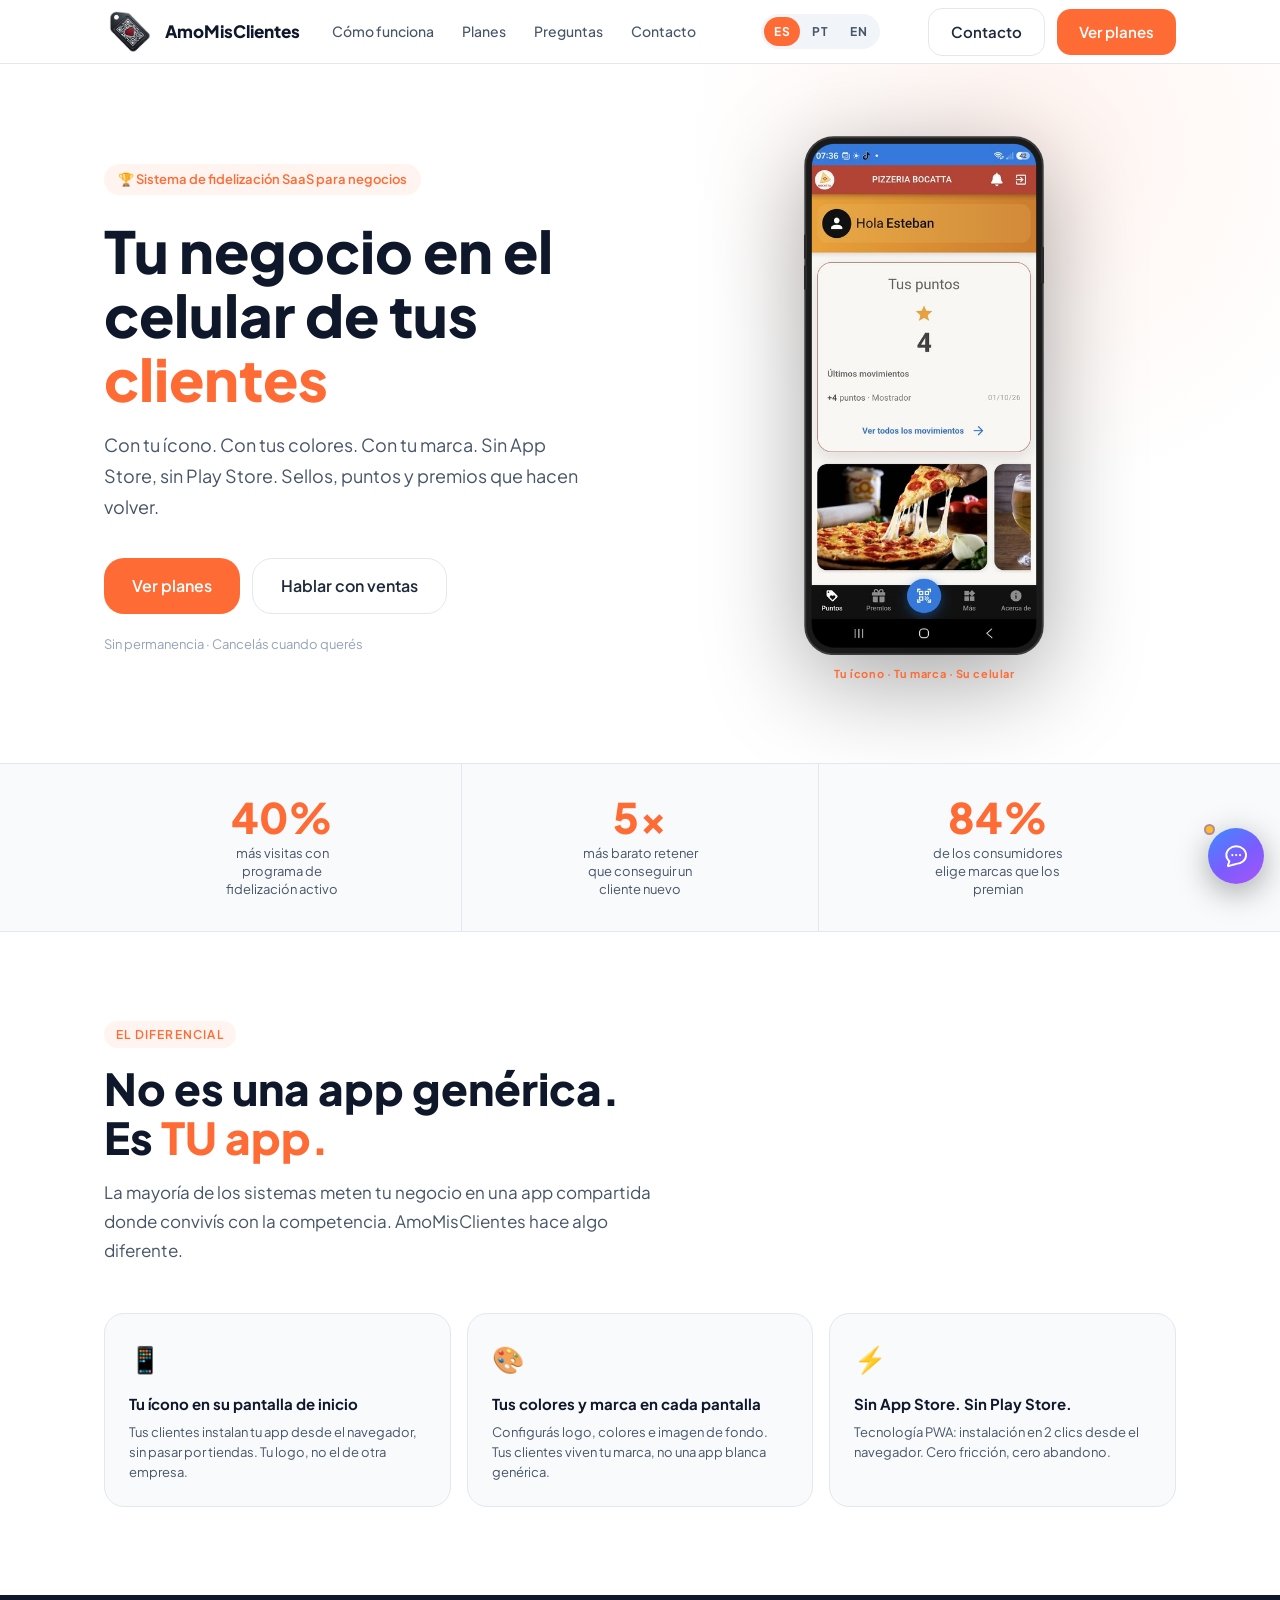
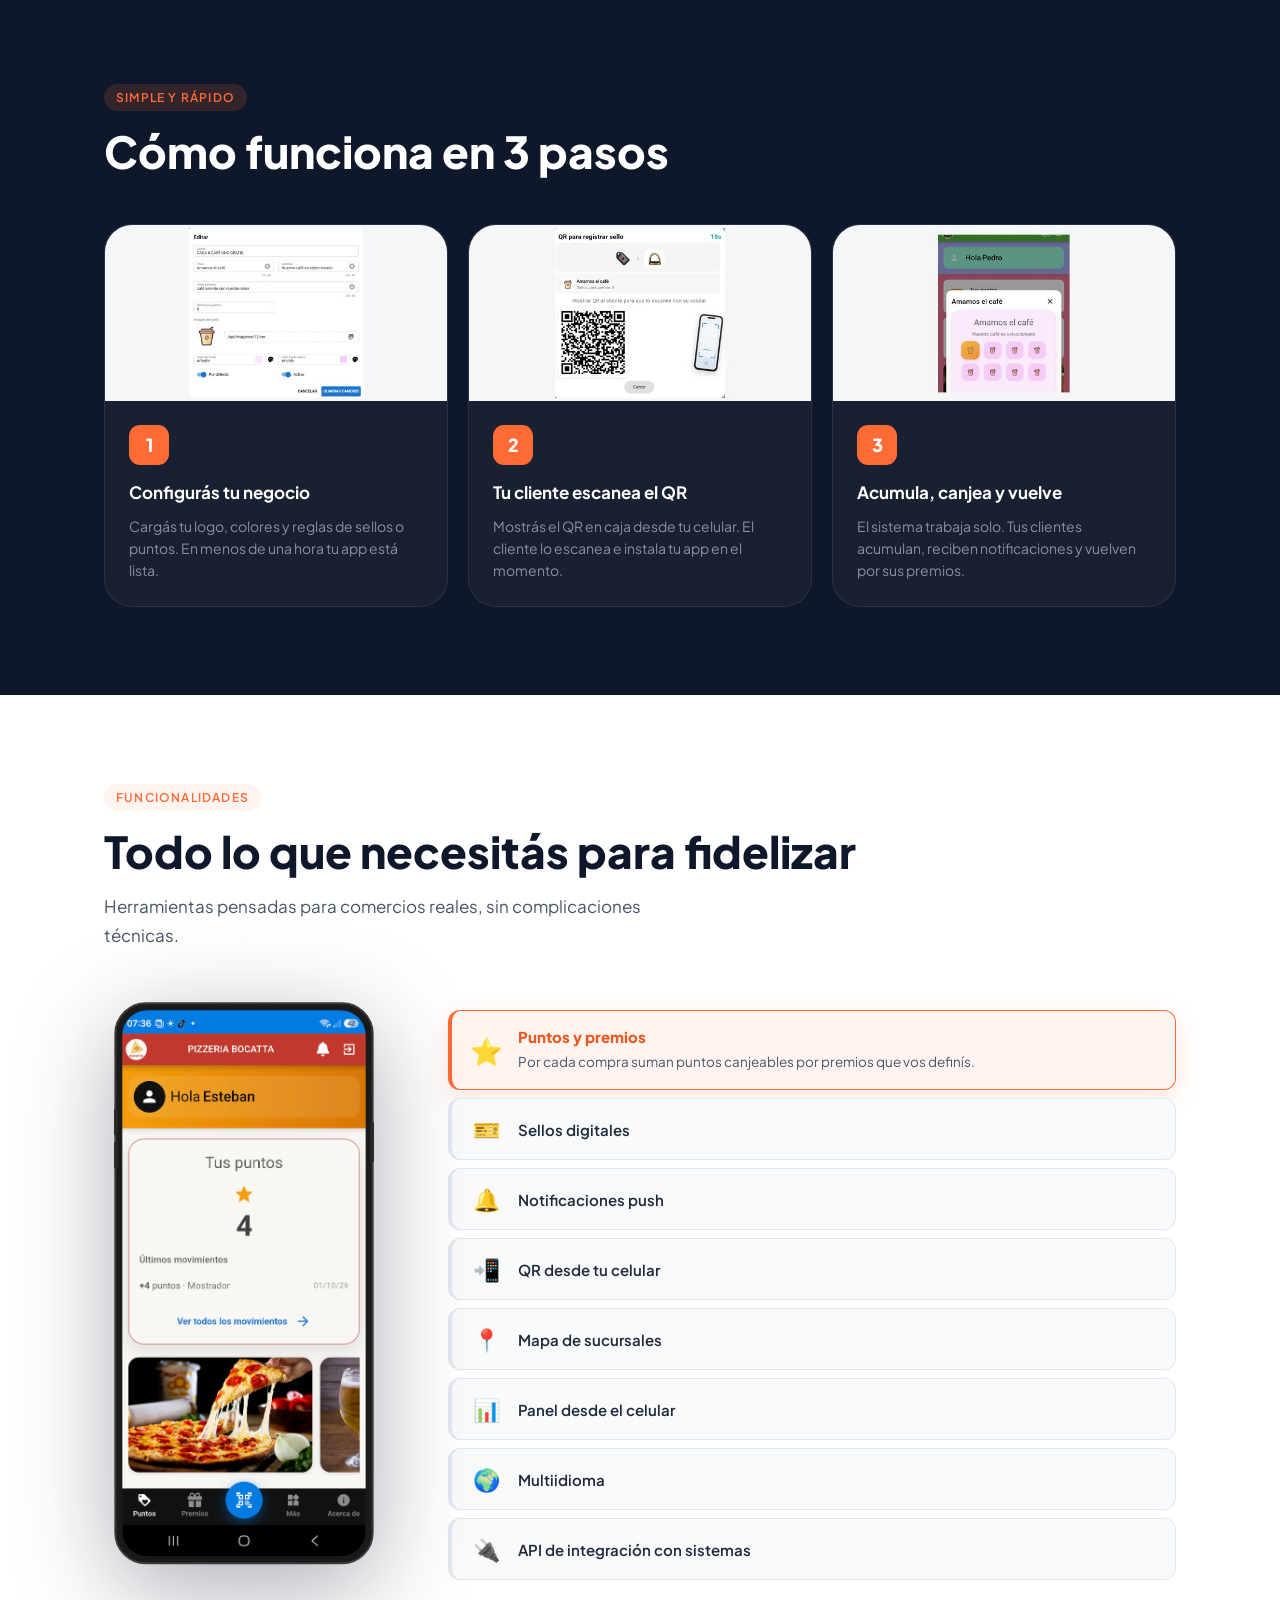
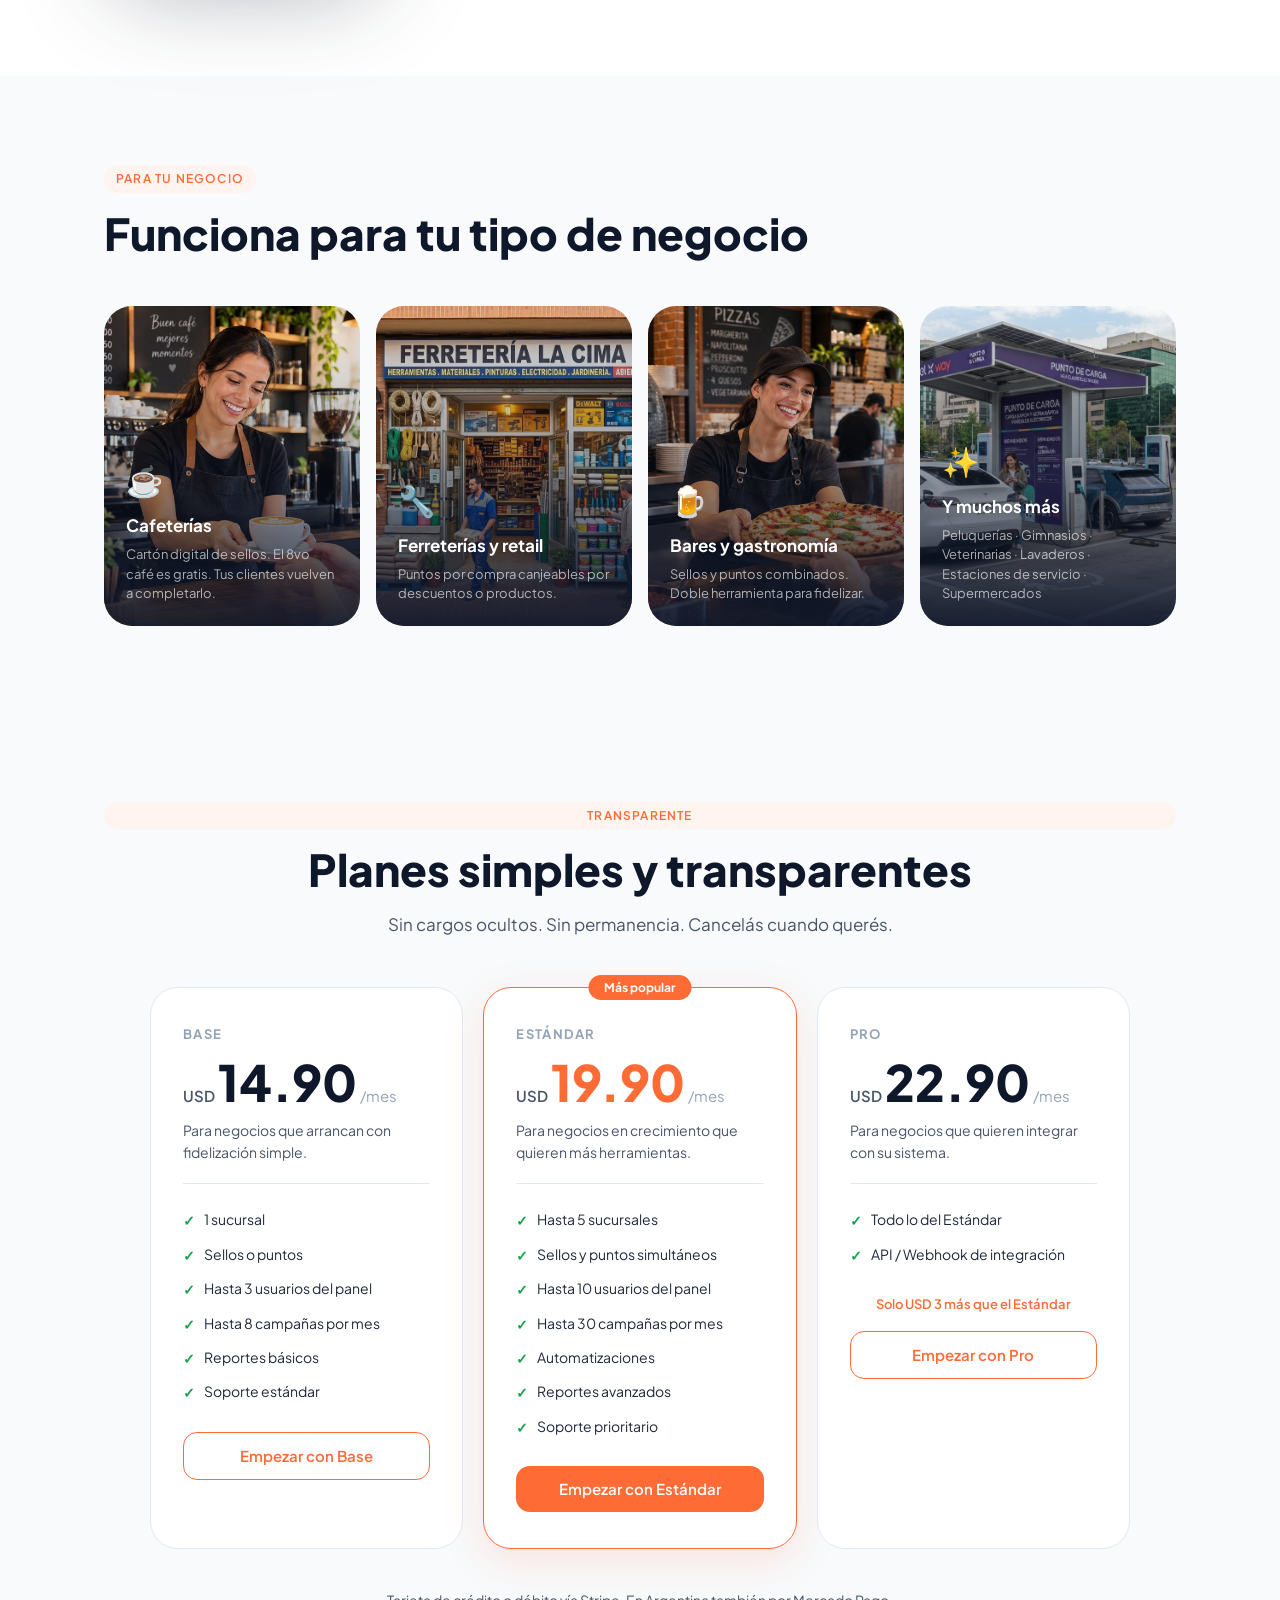
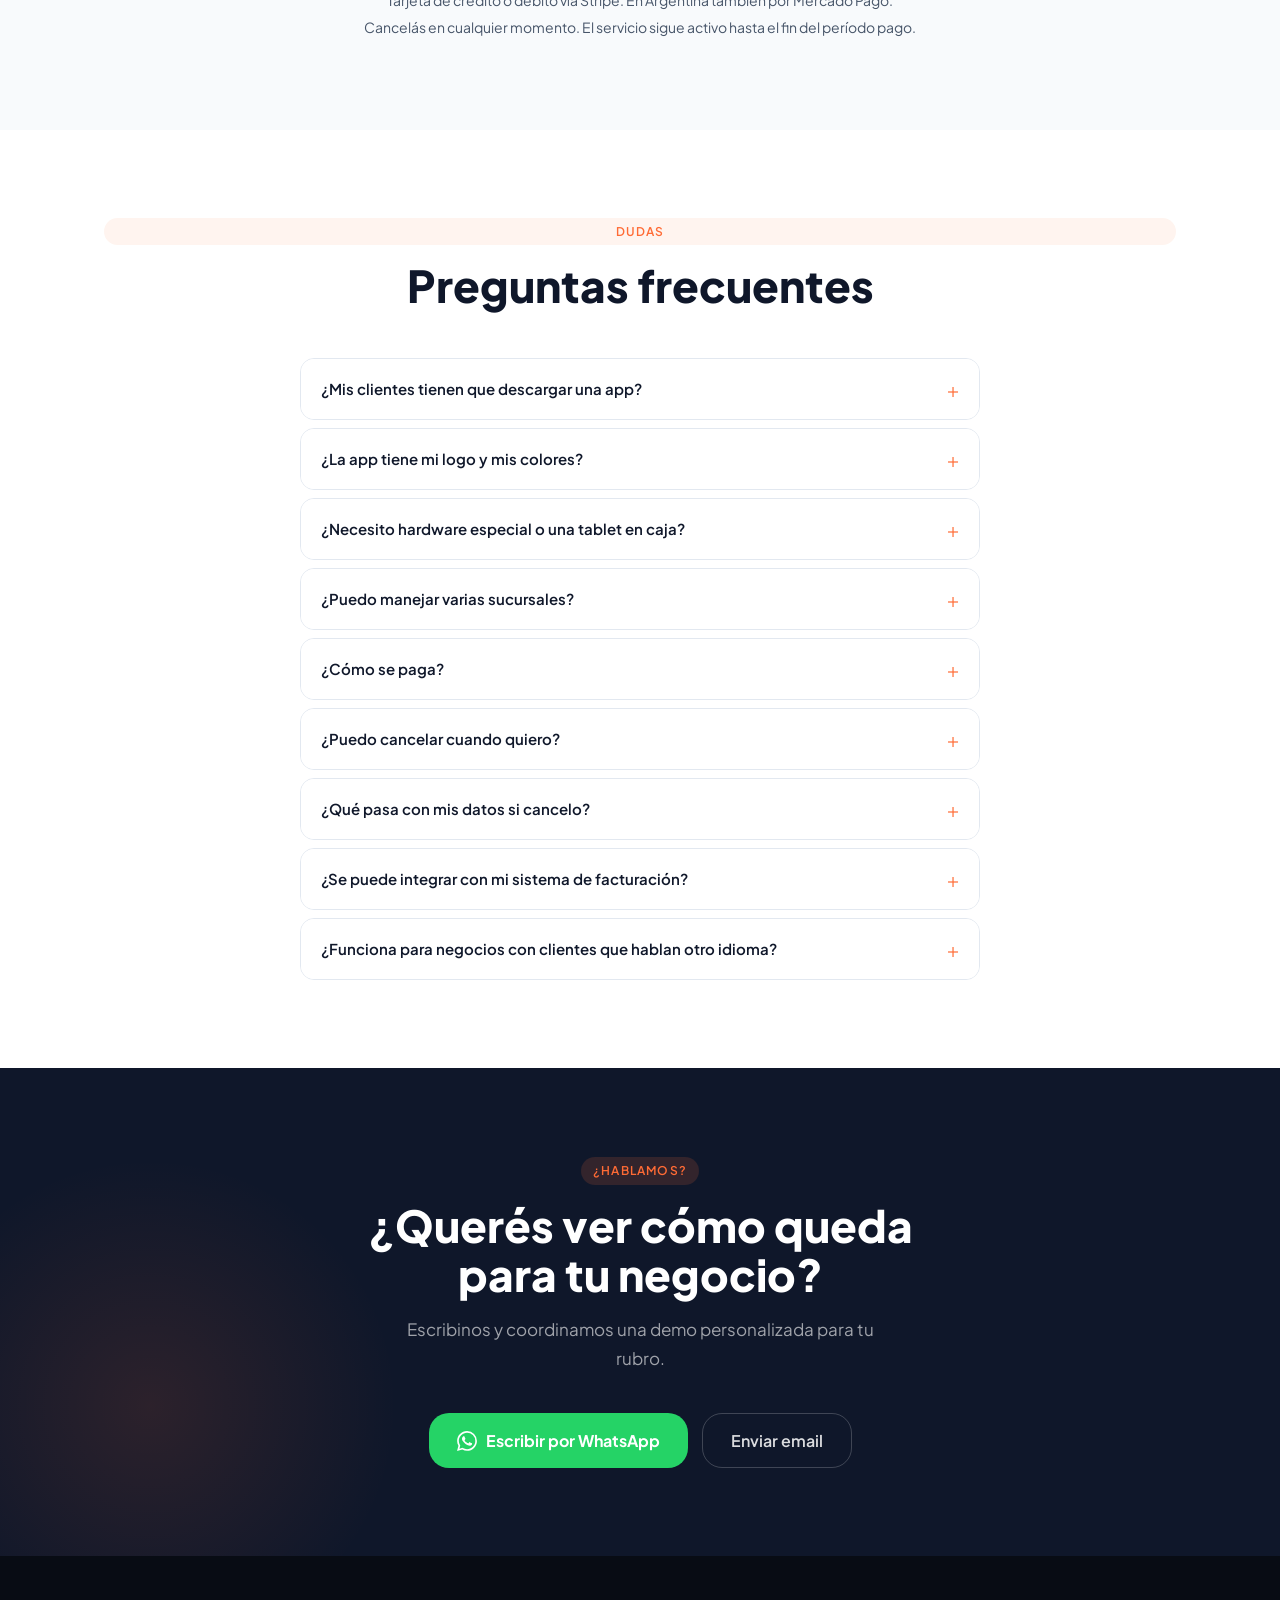
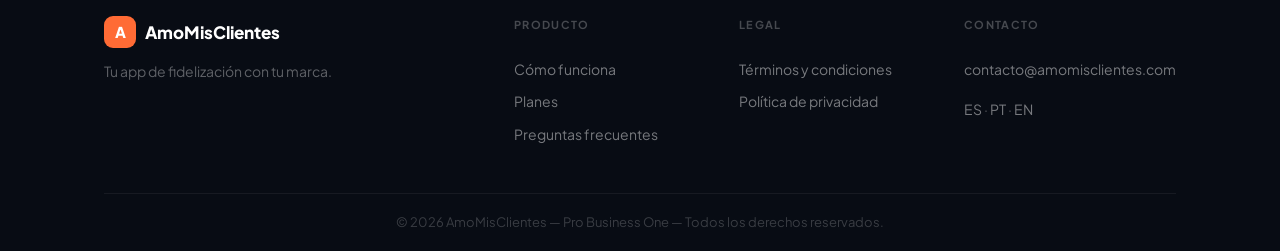
==== index.html @ 2c562db3 "fix: subir un 20% el alto del chat en escritorio. Co-authored-by: Cursor <cursoragent@cursor.com>" ====
<!DOCTYPE html>
<html lang="es">
<head>
  <meta charset="utf-8"/>
  <meta name="viewport" content="width=device-width,initial-scale=1"/>
  <meta name="description" content="Sistema SaaS de fidelización para negocios. Tu app con tu marca en el celular de tus clientes. Sellos, puntos y premios que hacen volver."/>
  <title>AmoMisClientes — Programa de fidelización para cafeterías, comercios y bares</title>
  <!-- SEO: idiomas y vista previa al compartir -->
  <link rel="alternate" hreflang="es" href="https://amomisclientes.com/?lang=es"/>
  <link rel="alternate" hreflang="pt" href="https://amomisclientes.com/?lang=pt"/>
  <link rel="alternate" hreflang="en" href="https://amomisclientes.com/?lang=en"/>
  <link rel="alternate" hreflang="x-default" href="https://amomisclientes.com/"/>
  <meta property="og:type" content="website"/>
  <meta property="og:site_name" content="AmoMisClientes"/>
  <meta property="og:url" content="https://amomisclientes.com/"/>
  <meta property="og:title" content="AmoMisClientes — Programa de fidelización para cafeterías, comercios y bares"/>
  <meta property="og:description" content="Sistema SaaS de fidelización para negocios. Tu app con tu marca en el celular de tus clientes. Sellos, puntos y premios que hacen volver."/>
  <meta property="og:image" content="https://amomisclientes.com/img/og-amomisclientes.jpg"/>
  <meta property="og:image:width" content="1200"/>
  <meta property="og:image:height" content="630"/>
  <meta property="og:locale" content="es_LA"/>
  <meta property="og:locale:alternate" content="pt_BR"/>
  <meta property="og:locale:alternate" content="en_US"/>
  <meta name="twitter:card" content="summary_large_image"/>
  <meta name="twitter:title" content="AmoMisClientes — Programa de fidelización para cafeterías, comercios y bares"/>
  <meta name="twitter:description" content="Sistema SaaS de fidelización para negocios. Tu app con tu marca en el celular de tus clientes. Sellos, puntos y premios que hacen volver."/>
  <meta name="twitter:image" content="https://amomisclientes.com/img/og-amomisclientes.jpg"/>
  <script type="application/ld+json">
  {"@context":"https://schema.org","@type":"Organization","name":"AmoMisClientes","url":"https://amomisclientes.com/","logo":"https://amomisclientes.com/img/logo_3_transparente.png","parentOrganization":{"@type":"Organization","name":"Pro Business One"},"contactPoint":{"@type":"ContactPoint","email":"contacto@amomisclientes.com","contactType":"sales","availableLanguage":["es","pt","en"]}}
  </script>
  <link rel="preconnect" href="https://fonts.googleapis.com"/>
  <link rel="preconnect" href="https://fonts.gstatic.com" crossorigin/>
  <link href="https://fonts.googleapis.com/css2?family=Plus+Jakarta+Sans:wght@400;500;600;700;800&display=swap" rel="stylesheet"/>
  <link rel="stylesheet" href="css/styles.css"/>
  <link rel="stylesheet" href="css/chat.css?v=20261013b"/>
  <!-- Favicon -->
  <link rel="icon" type="image/x-icon" href="favicon.ico"/>
  <link rel="apple-touch-icon" href="img/apple-touch-icon.png"/>
  <!-- PWA Manifest -->
  <link rel="manifest" href="manifest.json"/>
  <meta name="theme-color" content="#ffffff"/>
  <!-- Google Analytics 4 -->
  <script async src="https://www.googletagmanager.com/gtag/js?id=G-VG951C6SQ8"></script>
  <script>
    window.dataLayer = window.dataLayer || [];
    function gtag(){dataLayer.push(arguments);}
    gtag('js', new Date());
    gtag('config', 'G-VG951C6SQ8');
  </script>
</head>
<body>

<!-- NAV -->
<header class="nav" id="nav">
  <div class="nav__inner">
    <a class="nav__logo" href="/">
      <img src="img/logo_3_transparente.png" alt="AmoMisClientes" height="40"/>
      AmoMisClientes
    </a>
    <nav class="nav__links">
      <a href="#como-funciona" data-i18n="nav.features">Cómo funciona</a>
      <a href="#precios" data-i18n="nav.pricing">Planes</a>
      <a href="#faq" data-i18n="nav.faq">Preguntas</a>
      <a href="#contacto" data-i18n="nav.contact">Contacto</a>
    </nav>
    <div class="nav__lang" role="group" aria-label="Idioma / Language">
      <button type="button" data-lang="es">ES</button><button type="button" data-lang="pt">PT</button><button type="button" data-lang="en">EN</button>
    </div>
    <div class="nav__actions">
      <a class="btn-secondary" href="#contacto" data-i18n="nav.contact">Contacto</a>
      <a class="btn-primary" href="#precios" data-i18n="hero.ctaPrimary">Ver planes</a>
    </div>
    <button class="nav__burger" id="nav-burger" aria-expanded="false" aria-label="Menú">
      <span></span><span></span><span></span>
    </button>
  </div>
  <div class="nav__mobile" id="nav-mobile" hidden>
    <div class="nav__lang nav__lang--mobile" role="group" aria-label="Idioma / Language">
      <button type="button" data-lang="es">ES</button><button type="button" data-lang="pt">PT</button><button type="button" data-lang="en">EN</button>
    </div>
    <a href="#como-funciona" data-i18n="nav.features">Cómo funciona</a>
    <a href="#precios" data-i18n="nav.pricing">Planes</a>
    <a href="#faq" data-i18n="nav.faq">Preguntas</a>
    <a href="#contacto" data-i18n="nav.contact">Contacto</a>
    <a class="btn-primary btn-primary nav__mobile btn-primary" href="#precios" data-i18n="hero.ctaPrimary">Ver planes</a>
  </div>
</header>

<!-- HERO -->
<section class="hero" style="padding-top:calc(64px + 72px)">
  <div class="container">
    <div class="hero__inner">
      <div class="hero__text">
        <div class="hero__badge" data-i18n="hero.eyebrow">🏆 Sistema de fidelización SaaS para negocios</div>
        <h1 class="hero__h">
          <span data-i18n="hero.h1a">Tu negocio en el</span><br>
          <span data-i18n="hero.h1b">celular de tus</span><br>
          <span class="hero__accent" data-i18n="hero.h1c">clientes</span>
        </h1>
        <p class="hero__sub" data-i18n="hero.sub">Con tu ícono. Con tus colores. Con tu marca. Sin App Store, sin Play Store. Sellos, puntos y premios que hacen volver.</p>
        <div class="hero__ctas">
          <a class="btn-primary lg" href="#precios" data-i18n="hero.ctaPrimary">Ver planes</a>
          <a class="btn-secondary lg" href="#contacto" data-i18n="hero.ctaSecondary">Hablar con ventas</a>
        </div>
        <p class="hero__note" data-i18n="hero.badge">Sin permanencia · Cancelás cuando querés</p>
      </div>
      <div class="hero__visual">
        <div class="samsung-mockup">
          <svg class="samsung-frame" viewBox="0 0 390 844" xmlns="http://www.w3.org/2000/svg">
            <defs>
              <clipPath id="screen-clip">
                <rect x="12" y="12" width="366" height="820" rx="38" ry="38"/>
              </clipPath>
            </defs>
            <rect x="2" y="2" width="386" height="840" rx="46" ry="46" fill="#1a1a1a" stroke="#3a3a3a" stroke-width="3"/>
            <rect x="12" y="12" width="366" height="820" rx="38" ry="38" fill="#000"/>
            <circle cx="195" cy="30" r="6" fill="#111"/>
            <rect x="385" y="180" width="5" height="60" rx="2" fill="#2a2a2a"/>
            <rect x="0" y="160" width="5" height="40" rx="2" fill="#2a2a2a"/>
            <rect x="0" y="210" width="5" height="40" rx="2" fill="#2a2a2a"/>
            <image href="/imagenes/bocatta_screenshot.jpg" x="12" y="12" width="366" height="820" clip-path="url(#screen-clip)" preserveAspectRatio="xMidYMin slice"/>
            <rect x="12" y="12" width="366" height="820" rx="38" ry="38" fill="none" stroke="#222" stroke-width="1"/>
          </svg>
          <div class="phone__label" data-i18n="hero.phoneLabel">Tu ícono · Tu marca · Su celular</div>
        </div>
      </div>
    </div>
  </div>
</section>

<!-- STATS -->
<div class="stats-bar">
  <div class="container">
    <div class="stats-bar__inner">
      <div class="stat">
        <div class="stat__n" data-i18n="social_proof.stat1_num">40%</div>
        <div class="stat__l" data-i18n="social_proof.stat1_label">más visitas con programa de fidelización activo</div>
      </div>
      <div class="stat">
        <div class="stat__n" data-i18n="social_proof.stat2_num">5x</div>
        <div class="stat__l" data-i18n="social_proof.stat2_label">más barato retener que conseguir un cliente nuevo</div>
      </div>
      <div class="stat">
        <div class="stat__n" data-i18n="social_proof.stat3_num">84%</div>
        <div class="stat__l" data-i18n="social_proof.stat3_label">de los consumidores elige marcas que los premian</div>
      </div>
    </div>
  </div>
</div>


<!-- DIFERENCIADOR -->
<section class="diff" id="diferenciador">
  <div class="container">
    <div class="eyebrow" data-i18n="eyebrow.diff">El diferencial</div>
    <h2 class="section-h" data-i18n="differentiator.title">No es una app genérica.<br>Es <span style="color:var(--orange)">TU app.</span></h2>
    <p class="section-sub" data-i18n="differentiator.sub">La mayoría de los sistemas meten tu negocio en una app compartida donde convivís con la competencia. AmoMisClientes hace algo diferente.</p>

    <div class="diff__points">
      <div class="diff__point">
        <div class="diff__point-ico">📱</div>
        <h3 data-i18n="differentiator.point1_title">Tu ícono en su pantalla de inicio</h3>
        <p data-i18n="differentiator.point1_text">Tus clientes instalan tu app desde el navegador, sin pasar por tiendas. Tu logo, no el de otra empresa.</p>
      </div>
      <div class="diff__point">
        <div class="diff__point-ico">🎨</div>
        <h3 data-i18n="differentiator.point2_title">Tus colores y marca en cada pantalla</h3>
        <p data-i18n="differentiator.point2_text">Configurás logo, colores e imagen de fondo. Tus clientes viven tu marca, no una app blanca genérica.</p>
      </div>
      <div class="diff__point">
        <div class="diff__point-ico">⚡</div>
        <h3 data-i18n="differentiator.point3_title">Sin App Store. Sin Play Store.</h3>
        <p data-i18n="differentiator.point3_text">Tecnología PWA: instalación en 2 clics desde el navegador. Cero fricción, cero abandono.</p>
      </div>
    </div>
  </div>
</section>

<!-- CÓMO FUNCIONA -->
<section class="how" id="como-funciona">
  <div class="container">
    <div class="eyebrow" data-i18n="eyebrow.how">Simple y rápido</div>
    <h2 class="section-h" style="color:#fff" data-i18n="how.title">Cómo funciona en 3 pasos</h2>
    <div class="how__grid">
      <div class="how__step">
        <img class="how__step-img" src="/imagenes/carton_configuracion.jpg" data-lightbox alt="Panel de configuración AmoMisClientes"/>
        <div class="how__step-body">
          <div class="how__step-num">1</div>
          <h3 data-i18n="how.step1_title">Configurás tu negocio</h3>
          <p data-i18n="how.step1_text">Cargás tu logo, colores y reglas de sellos o puntos. En menos de una hora tu app está lista.</p>
        </div>
      </div>
      <div class="how__step">
        <img class="how__step-img" src="/imagenes/sello_escanear.jpg" data-lightbox alt="QR para registrar sello"/>
        <div class="how__step-body">
          <div class="how__step-num">2</div>
          <h3 data-i18n="how.step2_title">Tu cliente escanea el QR</h3>
          <p data-i18n="how.step2_text">Mostrás el QR en caja desde tu celular. El cliente lo escanea e instala tu app en el momento.</p>
        </div>
      </div>
      <div class="how__step">
        <img class="how__step-img" src="/imagenes/carton_en_movil.jpg" data-lightbox alt="Cliente con cartón de sellos en su celular"/>
        <div class="how__step-body">
          <div class="how__step-num">3</div>
          <h3 data-i18n="how.step3_title">Acumula, canjea y vuelve</h3>
          <p data-i18n="how.step3_text">El sistema trabaja solo. Tus clientes acumulan, reciben notificaciones y vuelven por sus premios.</p>
        </div>
      </div>
    </div>
  </div>
</section>

<!-- FUNCIONALIDADES -->
<section class="features" id="funcionalidades">
  <div class="container">
    <div class="eyebrow" data-i18n="eyebrow.features">Funcionalidades</div>
    <h2 class="section-h" data-i18n="features.title">Todo lo que necesitás para fidelizar</h2>
    <p class="section-sub" data-i18n="features.sub">Herramientas pensadas para comercios reales, sin complicaciones técnicas.</p>
    <div class="feat-showcase">
      <!-- Mockup de celular: izquierda -->
      <div class="feat-phone">
        <div class="feat-phone__mockup">
          <svg class="feat-phone__frame" viewBox="0 0 390 844" xmlns="http://www.w3.org/2000/svg">
            <defs>
              <clipPath id="feat-screen-clip">
                <rect x="12" y="12" width="366" height="820" rx="38" ry="38"/>
              </clipPath>
            </defs>
            <rect x="2" y="2" width="386" height="840" rx="46" ry="46" fill="#1a1a1a" stroke="#3a3a3a" stroke-width="3"/>
            <rect x="12" y="12" width="366" height="820" rx="38" ry="38" fill="#000"/>
            <circle cx="195" cy="30" r="6" fill="#111"/>
            <rect x="385" y="180" width="5" height="60" rx="2" fill="#2a2a2a"/>
            <rect x="0" y="160" width="5" height="40" rx="2" fill="#2a2a2a"/>
            <rect x="0" y="210" width="5" height="40" rx="2" fill="#2a2a2a"/>
            <image id="feat-phone-img" href="/imagenes/puntos.jpg" x="12" y="12" width="366" height="820" clip-path="url(#feat-screen-clip)" preserveAspectRatio="xMidYMin slice"/>
            <rect x="12" y="12" width="366" height="820" rx="38" ry="38" fill="none" stroke="#222" stroke-width="1"/>
          </svg>
        </div>
      </div>
      <!-- Lista de features: derecha -->
      <div class="feat-list">
        <button class="feat-item active" data-feat="0">
          <span class="feat-item__ico">⭐</span>
          <div class="feat-item__info">
            <div class="feat-item__title" data-i18n="features.f2Title">Puntos y premios</div>
            <div class="feat-item__text" data-i18n="features.f2Text">Por cada compra suman puntos canjeables por premios que vos definís.</div>
          </div>
        </button>
        <button class="feat-item" data-feat="1">
          <span class="feat-item__ico">🎫</span>
          <div class="feat-item__info">
            <div class="feat-item__title" data-i18n="features.f1Title">Sellos digitales</div>
            <div class="feat-item__text" data-i18n="features.f1Text">El clásico cartón en versión digital. Configurás vos las reglas.</div>
          </div>
        </button>
        <button class="feat-item" data-feat="2">
          <span class="feat-item__ico">🔔</span>
          <div class="feat-item__info">
            <div class="feat-item__title" data-i18n="features.f3Title">Notificaciones push</div>
            <div class="feat-item__text" data-i18n="features.f3Text">Mandás promociones directo al celular. Sin email, sin WhatsApp masivo.</div>
          </div>
        </button>
        <button class="feat-item" data-feat="3">
          <span class="feat-item__ico">📲</span>
          <div class="feat-item__info">
            <div class="feat-item__title" data-i18n="features.f4Title">QR desde tu celular</div>
            <div class="feat-item__text" data-i18n="features.f4Text">Generás el QR desde tu smartphone. Sin hardware extra, sin tablet en caja.</div>
          </div>
        </button>
        <button class="feat-item" data-feat="4">
          <span class="feat-item__ico">📍</span>
          <div class="feat-item__info">
            <div class="feat-item__title" data-i18n="features.f5Title">Mapa de sucursales</div>
            <div class="feat-item__text" data-i18n="features.f5Text">El cliente ve cuál sucursal le queda más cerca y puede contactar por WhatsApp.</div>
          </div>
        </button>
        <button class="feat-item" data-feat="5">
          <span class="feat-item__ico">📊</span>
          <div class="feat-item__info">
            <div class="feat-item__title" data-i18n="features.f6Title">Panel desde el celular</div>
            <div class="feat-item__text" data-i18n="features.f6Text">Administrás todo desde tu teléfono. Estadísticas, QR, notificaciones.</div>
          </div>
        </button>
        <button class="feat-item" data-feat="6">
          <span class="feat-item__ico">🌍</span>
          <div class="feat-item__info">
            <div class="feat-item__title" data-i18n="features.f7Title">Multiidioma</div>
            <div class="feat-item__text" data-i18n="features.f7Text">Español, inglés y portugués. Ideal para zonas turísticas e internacionales.</div>
          </div>
        </button>
        <button class="feat-item" data-feat="7">
          <span class="feat-item__ico">🔌</span>
          <div class="feat-item__info">
            <div class="feat-item__title" data-i18n="features.f8Title">API de integración con sistemas</div>
            <div class="feat-item__text" data-i18n="features.f8Text">Conectás con tu POS o ERP. Los puntos se suman automáticamente.</div>
          </div>
        </button>
      </div>

    </div>
  </div>
</section>

<!-- CASOS DE USO -->
<section class="usecases" id="rubros">
  <div class="container">
    <div class="eyebrow" data-i18n="eyebrow.usecases">Para tu negocio</div>
    <h2 class="section-h" data-i18n="usecases.title">Funciona para tu tipo de negocio</h2>
    <div class="usecases__grid">
      <div class="usecase">
        <img class="usecase__img" src="/imagenes/cafeteria.jpg" alt="Cafeterías"/>
        <div class="usecase__overlay"><div class="usecase__ico">☕</div><h3 data-i18n="usecases.cafe_title">Cafeterías</h3><p data-i18n="usecases.cafe_text">Cartón digital de sellos. El 8vo café es gratis. Tus clientes vuelven a completarlo.</p></div>
      </div>
      <div class="usecase">
        <img class="usecase__img" src="/imagenes/ferreteria.jpg" alt="Ferreterías y retail"/>
        <div class="usecase__overlay"><div class="usecase__ico">🔧</div><h3 data-i18n="usecases.retail_title">Ferreterías y retail</h3><p data-i18n="usecases.retail_text">Puntos por compra canjeables por descuentos o productos.</p></div>
      </div>
      <div class="usecase">
        <img class="usecase__img" src="/imagenes/pizzeria.jpg" alt="Bares y gastronomía"/>
        <div class="usecase__overlay"><div class="usecase__ico">🍺</div><h3 data-i18n="usecases.bar_title">Bares y gastronomía</h3><p data-i18n="usecases.bar_text">Sellos y puntos combinados. Doble herramienta para fidelizar.</p></div>
      </div>
      <div class="usecase">
        <img class="usecase__img" src="/imagenes/estacion_de_carga.jpg" alt="Estación de carga de vehículos eléctricos"/>
        <div class="usecase__overlay"><div class="usecase__ico">✨</div><h3 data-i18n="usecases.other_title">Y muchos más</h3><p data-i18n="usecases.other_text">Peluquerías · Gimnasios · Veterinarias · Lavaderos · Estaciones de servicio · Supermercados</p></div>
      </div>
    </div>
  </div>
</section>


<!-- PRECIOS -->
<section class="pricing" id="precios">
  <div class="container">
    <div class="eyebrow" style="display:block;text-align:center" data-i18n="eyebrow.pricing">Transparente</div>
    <h2 class="section-h section-h--center" data-i18n="pricing.title">Planes simples y transparentes</h2>
    <p class="section-sub section-sub--center" data-i18n="pricing.sub">Sin cargos ocultos. Sin permanencia. Cancelás cuando querés.</p>
    <div class="pricing__grid">
      <!-- PLAN BASE -->
      <div class="plan">
        <div class="plan__name" data-i18n="pricing.base_name">Base</div>
        <div class="plan__price">
          <span class="plan__cur" data-i18n="pricing.currency">USD</span>
          <span class="plan__amt" data-i18n="pricing.base_price">14.90</span>
          <span class="plan__per">/<span data-i18n="pricing.monthly">mes</span></span>
        </div>
        <p class="plan__desc" data-i18n="pricing.base_desc">Para negocios que arrancan con fidelización simple.</p>
        <ul class="plan__list">
          <li><span class="checkmark">✓</span><span data-i18n="pricing.base_f1">1 sucursal</span></li>
          <li><span class="checkmark">✓</span><span data-i18n="pricing.base_f2">Sellos o puntos</span></li>
          <li><span class="checkmark">✓</span><span data-i18n="pricing.base_f3">Hasta 3 usuarios del panel</span></li>
          <li><span class="checkmark">✓</span><span data-i18n="pricing.base_f4">Hasta 8 campañas por mes</span></li>
          <li><span class="checkmark">✓</span><span data-i18n="pricing.base_f5">Reportes básicos</span></li>
          <li><span class="checkmark">✓</span><span data-i18n="pricing.base_f6">Soporte estándar</span></li>
        </ul>
        <a class="btn-outline" href="#contacto" data-i18n="pricing.base_cta">Empezar con Base</a>
      </div>
      <!-- PLAN ESTÁNDAR -->
      <div class="plan plan--featured">
        <div class="plan__badge" data-i18n="pricing.popular_badge">Más popular</div>
        <div class="plan__name" data-i18n="pricing.std_name">Estándar</div>
        <div class="plan__price">
          <span class="plan__cur" data-i18n="pricing.currency">USD</span>
          <span class="plan__amt" data-i18n="pricing.std_price">19.90</span>
          <span class="plan__per">/<span data-i18n="pricing.monthly">mes</span></span>
        </div>
        <p class="plan__desc" data-i18n="pricing.std_desc">Para negocios en crecimiento que quieren más herramientas.</p>
        <ul class="plan__list">
          <li><span class="checkmark">✓</span><span data-i18n="pricing.std_f1">Hasta 5 sucursales</span></li>
          <li><span class="checkmark">✓</span><span data-i18n="pricing.std_f2">Sellos y puntos simultáneos</span></li>
          <li><span class="checkmark">✓</span><span data-i18n="pricing.std_f3">Hasta 10 usuarios del panel</span></li>
          <li><span class="checkmark">✓</span><span data-i18n="pricing.std_f4">Hasta 30 campañas por mes</span></li>
          <li><span class="checkmark">✓</span><span data-i18n="pricing.std_f5">Automatizaciones</span></li>
          <li><span class="checkmark">✓</span><span data-i18n="pricing.std_f6">Reportes avanzados</span></li>
          <li><span class="checkmark">✓</span><span data-i18n="pricing.std_f7">Soporte prioritario</span></li>
        </ul>
        <a class="btn-primary btn--full" style="width:100%;justify-content:center;display:flex" href="#contacto" data-i18n="pricing.std_cta">Empezar con Estándar</a>
      </div>
      <!-- PLAN PRO -->
      <div class="plan">
        <div class="plan__name" data-i18n="pricing.pro_name">Pro</div>
        <div class="plan__price">
          <span class="plan__cur" data-i18n="pricing.currency">USD</span>
          <span class="plan__amt" data-i18n="pricing.pro_price">22.90</span>
          <span class="plan__per">/<span data-i18n="pricing.monthly">mes</span></span>
        </div>
        <p class="plan__desc" data-i18n="pricing.pro_desc">Para negocios que quieren integrar con su sistema.</p>
        <ul class="plan__list">
          <li><span class="checkmark">✓</span><span data-i18n="pricing.pro_f1">Todo lo del Estándar</span></li>
          <li><span class="checkmark">✓</span><span data-i18n="pricing.pro_f2">API / Webhook para integración con POS o ERP</span></li>
        </ul>
        <p class="plan__nudge" data-i18n="pricing.pro_nudge" style="font-size:13px;color:var(--orange);font-weight:600;margin-bottom:16px">Solo USD 3 más que el Estándar</p>
        <a class="btn-outline" href="#contacto" data-i18n="pricing.pro_cta">Empezar con Pro</a>
      </div>
    </div>
    <div class="pricing__note">
      <p data-i18n="pricing.payment_text">Tarjeta de crédito o débito vía Stripe. En Argentina también por Mercado Pago.</p>
      <p data-i18n="pricing.cancel_text">Cancelás en cualquier momento. El servicio sigue activo hasta el fin del período pago.</p>
    </div>
  </div>
</section>

<!-- FAQ -->
<section class="faq" id="faq">
  <div class="container">
    <div class="eyebrow" style="display:block;text-align:center" data-i18n="eyebrow.faq">Dudas</div>
    <h2 class="section-h section-h--center" data-i18n="faq.title">Preguntas frecuentes</h2>
    <div class="faq__list">
      <details class="faq__item"><summary data-i18n="faq.q1">¿Mis clientes tienen que descargar una app?</summary><p data-i18n="faq.a1">No. AmoMisClientes usa tecnología PWA: tus clientes instalan la app directamente desde el navegador en 2 clics, sin App Store ni Play Store.</p></details>
      <details class="faq__item"><summary data-i18n="faq.q2">¿La app tiene mi logo y mis colores?</summary><p data-i18n="faq.a2">Sí. Configurás tu identidad visual completa: logo, ícono que aparece en el celular, colores de la app. Tus clientes ven tu marca, no la nuestra.</p></details>
      <details class="faq__item"><summary data-i18n="faq.q3">¿Necesito hardware especial o una tablet en caja?</summary><p data-i18n="faq.a3">No. Generás el QR desde tu propio celular o el de tu empleado. Sin inversión en hardware adicional.</p></details>
      <details class="faq__item"><summary data-i18n="faq.q4">¿Puedo manejar varias sucursales?</summary><p data-i18n="faq.a4">Sí. El plan Base incluye 1 sucursal, el Estándar y Pro hasta 5. Cada sucursal tiene dirección y geolocalización en el mapa. Si tenés más de 5 sucursales, escribinos y armamos un plan a medida.</p></details>
      <details class="faq__item"><summary data-i18n="faq.q5">¿Cómo se paga?</summary><p data-i18n="faq.a5">Por Stripe con tarjeta de crédito o débito. En Argentina también por Mercado Pago. Pago mensual, sin permanencia.</p></details>
      <details class="faq__item"><summary data-i18n="faq.q6">¿Puedo cancelar cuando quiero?</summary><p data-i18n="faq.a6">Sí. Cancelás cuando quieras desde tu panel. El servicio sigue activo hasta el fin del período pago.</p></details>
      <details class="faq__item"><summary data-i18n="faq.q7">¿Qué pasa con mis datos si cancelo?</summary><p data-i18n="faq.a7">Tus datos y los de tus clientes se conservan 90 días. Nunca compartimos ni usamos datos de negocios o clientes con terceros.</p></details>
      <details class="faq__item"><summary data-i18n="faq.q8">¿Se puede integrar con mi sistema de facturación?</summary><p data-i18n="faq.a8">Sí. El plan Pro incluye API/Webhook básico para conectar con tu POS o ERP y sumar puntos automáticamente.</p></details>
      <details class="faq__item"><summary data-i18n="faq.q9">¿Funciona para negocios con clientes que hablan otro idioma?</summary><p data-i18n="faq.a9">Sí. La app del cliente es multiidioma: español, inglés y portugués. Ideal para zonas turísticas.</p></details>
    </div>
  </div>
</section>

<!-- CONTACTO -->
<section class="contact" id="contacto">
  <div class="container">
    <div class="contact__inner">
      <div class="eyebrow" data-i18n="eyebrow.contact">¿Hablamos?</div>
      <h2 class="section-h" data-i18n="contact.title">¿Querés ver cómo queda para tu negocio?</h2>
      <p class="contact__sub" data-i18n="contact.sub">Escribinos y coordinamos una demo personalizada para tu rubro.</p>
      <div class="contact__ctas">
        <a class="btn-wa" href="https://wa.me/5493XXXXXXXXX" target="_blank" rel="noopener">
          <svg width="20" height="20" viewBox="0 0 24 24" fill="currentColor"><path d="M17.472 14.382c-.297-.149-1.758-.867-2.03-.967-.273-.099-.471-.148-.67.15-.197.297-.767.966-.94 1.164-.173.199-.347.223-.644.075-.297-.15-1.255-.463-2.39-1.475-.883-.788-1.48-1.761-1.653-2.059-.173-.297-.018-.458.13-.606.134-.133.298-.347.446-.52.149-.174.198-.298.298-.497.099-.198.05-.371-.025-.52-.075-.149-.669-1.612-.916-2.207-.242-.579-.487-.5-.669-.51-.173-.008-.371-.01-.57-.01-.198 0-.52.074-.792.372-.272.297-1.04 1.016-1.04 2.479 0 1.462 1.065 2.875 1.213 3.074.149.198 2.096 3.2 5.077 4.487.709.306 1.262.489 1.694.625.712.227 1.36.195 1.871.118.571-.085 1.758-.719 2.006-1.413.248-.694.248-1.289.173-1.413-.074-.124-.272-.198-.57-.347m-5.421 7.403h-.004a9.87 9.87 0 01-5.031-1.378l-.361-.214-3.741.982.998-3.648-.235-.374a9.86 9.86 0 01-1.51-5.26c.001-5.45 4.436-9.884 9.888-9.884 2.64 0 5.122 1.03 6.988 2.898a9.825 9.825 0 012.893 6.994c-.003 5.45-4.437 9.884-9.885 9.884m8.413-18.297A11.815 11.815 0 0012.05 0C5.495 0 .16 5.335.157 11.892c0 2.096.547 4.142 1.588 5.945L.057 24l6.305-1.654a11.882 11.882 0 005.683 1.448h.005c6.554 0 11.89-5.335 11.893-11.893a11.821 11.821 0 00-3.48-8.413z"/></svg>
          <span data-i18n="contact.whatsapp_label">Escribir por WhatsApp</span>
        </a>
        <a class="btn-ghost-white" href="mailto:contacto@amomisclientes.com" data-i18n="contact.email_label">Enviar email</a>
      </div>
    </div>
  </div>
</section>

<!-- FOOTER -->
<footer class="footer">
  <div class="container">
    <div class="footer__grid">
      <div>
        <a class="nav__logo" href="/" style="color:#fff;margin-bottom:12px;display:inline-flex">
          <span class="nav__logo-mark">A</span>AmoMisClientes
        </a>
        <p class="footer__tagline" data-i18n="footer.tagline">Tu app de fidelización con tu marca.</p>
      </div>
      <div class="footer__col">
        <div class="footer__col-title" data-i18n="footer.links_title">Producto</div>
        <a href="#como-funciona" data-i18n="footer.link_features">Cómo funciona</a>
        <a href="#precios" data-i18n="footer.link_pricing">Planes</a>
        <a href="#faq" data-i18n="footer.link_faq">Preguntas frecuentes</a>
      </div>
      <div class="footer__col">
        <div class="footer__col-title" data-i18n="footer.legal_title">Legal</div>
        <a href="/terminos" data-i18n="footer.link_terms">Términos y condiciones</a>
        <a href="/privacidad" data-i18n="footer.link_privacy">Política de privacidad</a>
      </div>
      <div class="footer__col">
        <div class="footer__col-title" data-i18n="footer.contact_title">Contacto</div>
        <a href="mailto:contacto@amomisclientes.com">contacto@amomisclientes.com</a>
        <div class="footer__langs"><a href="?lang=es">ES</a> · <a href="?lang=pt">PT</a> · <a href="?lang=en">EN</a></div>
      </div>
    </div>
    <div class="footer__bottom">
      <p>© <span id="y"></span> <span data-i18n="footer.brand">AmoMisClientes — Pro Business One</span> — <span data-i18n="footer.rights">Todos los derechos reservados.</span></p>
    </div>
  </div>
</footer>

<!-- CHAT -->
<div class="amo-chat" id="amo-chat-root">
  <div class="amo-chat__backdrop" id="amo-chat-backdrop" hidden aria-hidden="true"></div>
  <button type="button" class="amo-chat__fab" id="amo-chat-fab" aria-expanded="false" aria-controls="amo-chat-panel">
    <span class="amo-chat__fab-pulse" aria-hidden="true"></span>
    <svg class="amo-chat__fab-icon" viewBox="0 0 24 24" fill="none" aria-hidden="true"><path d="M12 3C7.03 3 3 6.58 3 11c0 2.13 1.07 4.07 2.82 5.5L4.5 20.5c-.12.35.22.68.56.56l3.65-1.22A9.9 9.9 0 0012 19c4.97 0 9-3.58 9-8s-4.03-8-9-8z" stroke="currentColor" stroke-width="1.75" stroke-linejoin="round"/><path d="M8.5 11h.01M12 11h.01M15.5 11h.01" stroke="currentColor" stroke-width="2" stroke-linecap="round"/></svg>
    <span class="amo-chat-sr-only" data-i18n="chat.open">Abrir chat</span>
  </button>
  <div class="amo-chat__panel" id="amo-chat-panel" hidden role="dialog" aria-modal="true" aria-labelledby="amo-chat-title">
    <div class="amo-chat__header">
      <div><h2 id="amo-chat-title" data-i18n="chat.title">¿En qué podemos ayudarte?</h2><p class="amo-chat__subtitle" data-i18n="chat.subtitle">Asistente AmoMisClientes</p></div>
      <button type="button" class="amo-chat__close" id="amo-chat-close" aria-label="Cerrar"><span aria-hidden="true">×</span></button>
    </div>
    <div class="amo-chat__body">
      <iframe class="amo-chat__iframe" id="amo-chat-iframe" title="Chat" sandbox="allow-scripts allow-same-origin allow-forms allow-popups allow-modals" hidden></iframe>
      <div class="amo-chat__fallback" id="amo-chat-fallback"><strong data-i18n="chat.fallbackTitle">Chat próximamente</strong><p style="margin:0"><span data-i18n="chat.fallbackBody">Mientras tanto escribinos por WhatsApp.</span></p></div>
    </div>
  </div>
</div>

<script>
  document.getElementById('y').textContent = new Date().getFullYear();
  window.addEventListener('scroll',function(){document.getElementById('nav').classList.toggle('scrolled',window.scrollY>10);});
  var b=document.getElementById('nav-burger'),m=document.getElementById('nav-mobile');
  b.addEventListener('click',function(){var o=m.hasAttribute('hidden');o?(m.removeAttribute('hidden'),b.setAttribute('aria-expanded','true')):(m.setAttribute('hidden',''),b.setAttribute('aria-expanded','false'));});
  document.querySelectorAll('.nav__mobile a').forEach(function(a){a.addEventListener('click',function(){m.setAttribute('hidden','');b.setAttribute('aria-expanded','false');});});
  document.querySelectorAll('.faq__item').forEach(function(item){item.addEventListener('toggle',function(){if(this.open)document.querySelectorAll('.faq__item').forEach(function(o){if(o!==item)o.removeAttribute('open');});});});
</script>
<script src="js/chat-config.js"></script>
<script src="js/i18n.js"></script>
<script src="js/chat.js"></script>
<script>amoI18n.init().then(function(){amoChat.init();}).catch(function(e){console.error(e);amoChat.init();});</script>
<script>
(function(){
  // Imágenes por feature — reemplazá cada una con el screenshot correspondiente
  // Orden: Sellos, Puntos, Notificaciones, QR, Mapa, Panel, Multiidioma, API
  var featImgs=[
    "/imagenes/puntos.jpg",               // ⭐ Puntos y premios
    "/imagenes/feat_sellos.jpg",          // 🎫 Sellos digitales
    "/imagenes/feat_notificaciones.jpg",  // 🔔 Notificaciones push
    "/imagenes/feat_qr.jpg",              // 📲 QR desde tu celular
    "/imagenes/feat_mapa.jpg",            // 📍 Mapa de sucursales
    "/imagenes/feat_panel.jpg",           // 📊 Panel desde el celular
    "/imagenes/feat_idioma.jpg",          // 🌍 Multiidioma
    "/imagenes/feat_api.jpg"              // 🔌 API de integración
  ];
  var items=document.querySelectorAll(".feat-item");
  var phoneImg=document.getElementById("feat-phone-img");
  items.forEach(function(btn,i){
    btn.addEventListener("click",function(){
      items.forEach(function(b){b.classList.remove("active");});
      btn.classList.add("active");
      if(phoneImg && featImgs[i]){
        phoneImg.setAttribute("href",featImgs[i]);
      }
    });
  });
})();
</script>
<div id="lightbox"><button id="lightbox-close" aria-label="Cerrar">✕</button><img id="lightbox-img" src="" alt=""/></div>
<script>
(function(){
  var lb=document.getElementById("lightbox"),img=document.getElementById("lightbox-img"),btn=document.getElementById("lightbox-close");
  document.querySelectorAll("[data-lightbox]").forEach(function(el){
    el.addEventListener("click",function(){
      img.src=el.src; img.alt=el.alt;
      lb.classList.add("active");
      document.body.style.overflow="hidden";
    });
  });
  function close(){lb.classList.remove("active");document.body.style.overflow="";}
  btn.addEventListener("click",close);
  lb.addEventListener("click",function(e){if(e.target===lb)close();});
  document.addEventListener("keydown",function(e){if(e.key==="Escape")close();});
})();
</script>
</body>
</html>
---- css/styles.css ----
/* AmoMisClientes v3 — Clean SaaS, fondo blanco, centrado perfecto */
@import url('https://fonts.googleapis.com/css2?family=Plus+Jakarta+Sans:wght@400;500;600;700;800&display=swap');

:root {
  --orange: #FF6B35;
  --orange-dark: #e85a22;
  --orange-light: #fff4ef;
  --navy: #0f172a;
  --gray-50: #f8fafc;
  --gray-100: #f1f5f9;
  --gray-200: #e2e8f0;
  --gray-400: #94a3b8;
  --gray-600: #475569;
  --gray-800: #1e293b;
  --white: #ffffff;
  --green: #16a34a;
  --r-sm: 8px;
  --r-md: 14px;
  --r-lg: 20px;
  --r-xl: 28px;
  --r-full: 9999px;
  --shadow-sm: 0 1px 3px rgba(0,0,0,.08), 0 1px 2px rgba(0,0,0,.04);
  --shadow-md: 0 4px 16px rgba(0,0,0,.08), 0 2px 6px rgba(0,0,0,.04);
  --shadow-lg: 0 12px 40px rgba(0,0,0,.10), 0 4px 12px rgba(0,0,0,.05);
  --shadow-xl: 0 24px 64px rgba(0,0,0,.12);
  --nav-h: 64px;
  --max-w: 1120px;
}

/* RESET */
*,*::before,*::after{box-sizing:border-box;margin:0;padding:0}
[hidden] { display: none !important; }
html{scroll-behavior:smooth;-webkit-font-smoothing:antialiased}
body{font-family:'Plus Jakarta Sans',sans-serif;background:var(--white);color:var(--gray-800);line-height:1.6;font-size:16px;overflow-x:hidden}
img{max-width:100%;display:block;object-fit:cover}
a{color:inherit;text-decoration:none}
ul{list-style:none}
button{font-family:inherit}

/* LAYOUT */
.container{max-width:var(--max-w);margin:0 auto;padding:0 24px}

/* NAV */
.nav{
  position:fixed;top:0;left:0;right:0;z-index:200;
  height:var(--nav-h);
  background:rgba(255,255,255,.92);
  backdrop-filter:blur(20px);
  border-bottom:1px solid var(--gray-200);
  transition:box-shadow .2s;
}
.nav.scrolled{box-shadow:var(--shadow-sm)}
.nav__inner{
  max-width:var(--max-w);margin:0 auto;padding:0 24px;
  height:100%;display:flex;align-items:center;gap:32px;
}
.nav__logo{
  display:flex;align-items:center;gap:9px;
  font-family:'Plus Jakarta Sans',sans-serif;font-weight:800;font-size:17px;
  color:var(--navy);flex-shrink:0;
}
.nav__logo img{
  height:52px;width:auto;
}
.nav__logo-mark{
  width:32px;height:32px;border-radius:9px;
  background:var(--orange);color:#fff;
  display:flex;align-items:center;justify-content:center;
  font-size:15px;font-weight:800;
}
.nav__links{display:flex;gap:28px;margin-right:auto}
.nav__links a{font-size:14px;font-weight:500;color:var(--gray-600);transition:color .15s}
.nav__links a:hover{color:var(--orange)}
.nav__actions{display:flex;align-items:center;gap:12px}
.nav__burger{display:none;flex-direction:column;gap:4px;background:none;border:none;cursor:pointer;padding:6px}
.nav__burger span{display:block;width:20px;height:2px;background:var(--gray-800);border-radius:2px}
.nav__mobile{display:flex;flex-direction:column;background:var(--white);border-top:1px solid var(--gray-200);padding:8px 0 16px}
.nav__mobile a{padding:12px 24px;font-size:15px;color:var(--gray-800);font-weight:500}
.nav__mobile a:hover{color:var(--orange);background:var(--gray-50)}
.nav__mobile .btn-primary{margin:12px 24px 0;display:block;text-align:center}

/* BUTTONS */
.btn-primary{
  display:inline-flex;align-items:center;justify-content:center;gap:8px;
  background:var(--orange);color:#fff;
  font-weight:600;font-size:15px;
  padding:11px 22px;border-radius:var(--r-md);
  border:none;cursor:pointer;
  transition:background .15s,transform .15s,box-shadow .15s;
  white-space:nowrap;
}
.btn-primary:hover{background:var(--orange-dark);transform:translateY(-1px);box-shadow:0 6px 20px rgba(255,107,53,.35)}
.btn-primary:active{transform:translateY(0)}
.btn-primary.lg{padding:14px 28px;font-size:16px;border-radius:var(--r-lg)}
.btn-secondary{
  display:inline-flex;align-items:center;justify-content:center;gap:8px;
  background:transparent;color:var(--gray-800);
  font-weight:600;font-size:15px;
  padding:11px 22px;border-radius:var(--r-md);
  border:1.5px solid var(--gray-200);cursor:pointer;
  transition:all .15s;white-space:nowrap;
}
.btn-secondary:hover{border-color:var(--gray-400);background:var(--gray-50)}
.btn-secondary.lg{padding:14px 28px;font-size:16px;border-radius:var(--r-lg)}
.btn-outline{
  display:inline-flex;align-items:center;justify-content:center;gap:8px;
  background:transparent;color:var(--orange);
  font-weight:600;font-size:15px;
  padding:11px 22px;border-radius:var(--r-md);
  border:1.5px solid var(--orange);cursor:pointer;
  transition:all .15s;width:100%;
}
.btn-outline:hover{background:var(--orange);color:#fff}

/* SECTION HELPERS */
.section{padding:88px 0}
.eyebrow{
  display:inline-flex;align-items:center;gap:6px;
  font-size:12px;font-weight:600;letter-spacing:.1em;text-transform:uppercase;
  color:var(--orange);background:var(--orange-light);
  padding:4px 12px;border-radius:var(--r-full);margin-bottom:16px;
}
.section-h{
  font-family:'Plus Jakarta Sans',sans-serif;font-weight:800;
  font-size:clamp(28px,4vw,44px);color:var(--navy);
  line-height:1.12;margin-bottom:16px;
}
.section-sub{font-size:17px;color:var(--gray-600);line-height:1.7;max-width:560px;margin-bottom:48px}
.section-h--center,.section-sub--center{text-align:center;margin-left:auto;margin-right:auto}

/* ===== HERO ===== */
.hero{
  padding-top:calc(var(--nav-h) + 72px);padding-bottom:80px;
  background:var(--white);position:relative;overflow:hidden;
}
.hero::before{
  content:'';position:absolute;
  top:-200px;right:-100px;
  width:700px;height:700px;border-radius:50%;
  background:radial-gradient(circle,rgba(255,107,53,.08) 0%,transparent 70%);
  pointer-events:none;
}
.hero__inner{
  display:grid;grid-template-columns:1fr 1fr;
  gap:64px;align-items:center;
}
.hero__badge{
  display:inline-flex;align-items:center;gap:6px;
  background:var(--orange-light);color:var(--orange);
  font-size:13px;font-weight:600;padding:5px 14px;
  border-radius:var(--r-full);margin-bottom:24px;
}
.hero__h{
  font-family:'Plus Jakarta Sans',sans-serif;font-weight:800;
  font-size:clamp(36px,5vw,58px);color:var(--navy);
  line-height:1.1;margin-bottom:20px;
}
.hero__h .hero__accent{color:var(--orange)}
.hero__sub{font-size:18px;color:var(--gray-600);line-height:1.7;margin-bottom:36px;max-width:480px}
.hero__ctas{display:flex;gap:12px;flex-wrap:wrap;margin-bottom:20px}
.hero__note{font-size:13px;color:var(--gray-400)}
.hero__visual{display:flex;justify-content:center;align-items:center}

/* SAMSUNG MOCKUP */
.samsung-mockup{
  display:flex;flex-direction:column;align-items:center;
  filter:drop-shadow(0 24px 48px rgba(0,0,0,.35));
}
.samsung-frame{
  width:240px;
  height:auto;
}
.phone__label{text-align:center;margin-top:10px;font-size:11px;color:var(--orange);font-weight:700;letter-spacing:.05em}

/* ===== STATS ===== */
.stats-bar{background:var(--gray-50);border-top:1px solid var(--gray-200);border-bottom:1px solid var(--gray-200);padding:0}
.stats-bar__inner{display:flex;align-items:stretch}
.stat{flex:1;text-align:center;padding:32px 20px;border-right:1px solid var(--gray-200)}
.stat:last-child{border-right:none}
.stat__n{font-family:'Plus Jakarta Sans',sans-serif;font-size:42px;font-weight:800;color:var(--orange);line-height:1;margin-bottom:6px}
.stat__l{font-size:13px;color:var(--gray-600);max-width:140px;margin:0 auto;line-height:1.4}

/* ===== LOGOS ===== */
.logos{padding:36px 0;overflow:hidden;border-bottom:1px solid var(--gray-200)}
.logos__lbl{text-align:center;font-size:12px;font-weight:600;letter-spacing:.1em;text-transform:uppercase;color:var(--gray-400);margin-bottom:20px}
.logos__track{display:flex;gap:16px;width:max-content;animation:marquee 24s linear infinite}
.logos__track:hover{animation-play-state:paused}
.logos__pill{height:40px;padding:0 18px;background:var(--white);border:1px solid var(--gray-200);border-radius:var(--r-full);display:flex;align-items:center;gap:8px;white-space:nowrap;font-size:13px;font-weight:600;color:var(--gray-600);flex-shrink:0}
.logos__dot{width:8px;height:8px;border-radius:50%;background:var(--orange)}
@keyframes marquee{to{transform:translateX(-50%)}}

/* ===== DIFERENCIADOR ===== */
.diff{background:var(--white);padding:88px 0}
.diff__cards{display:grid;grid-template-columns:1fr 1fr;gap:20px;margin:48px 0}
.diff__card{border-radius:var(--r-xl);overflow:hidden;border:2px solid var(--gray-200)}
.diff__card--them .diff__card-img{filter:grayscale(.6) brightness(.9)}
.diff__card--us{border-color:var(--orange);box-shadow:0 8px 32px rgba(255,107,53,.12)}
.diff__card-lbl{display:flex;align-items:center;gap:8px;padding:14px 18px;font-size:13px;font-weight:700;border-bottom:1px solid var(--gray-200);background:var(--gray-50)}
.diff__card--us .diff__card-lbl{background:var(--orange-light);border-color:rgba(255,107,53,.15);color:var(--orange)}
.diff__card-img{width:100%;height:140px;object-fit:cover}
.diff__card-body{padding:16px 18px}
.diff__app-row{display:flex;align-items:center;gap:10px;margin-bottom:12px}
.diff__app-ico{width:38px;height:38px;border-radius:10px;display:flex;align-items:center;justify-content:center;font-size:18px;background:var(--gray-100)}
.diff__app-ico--brand{background:var(--orange)}
.diff__app-name{font-weight:700;font-size:14px;color:var(--navy)}
.diff__app-name--brand{color:var(--orange)}
.diff__list{display:flex;flex-direction:column;gap:5px}
.diff__list-item{padding:7px 10px;background:var(--gray-50);border-radius:7px;font-size:12px;font-weight:500}
.diff__list-item--faded{opacity:.35}
.diff__badge{display:inline-block;background:var(--orange-light);color:var(--orange);font-size:11px;font-weight:700;padding:4px 10px;border-radius:var(--r-full);margin-bottom:10px}
.diff__phone-preview{display:flex;flex-direction:column;align-items:center;gap:6px}
.diff__phone-ico{width:54px;height:54px;border-radius:16px;background:var(--orange);display:flex;align-items:center;justify-content:center;font-size:26px;box-shadow:0 6px 20px rgba(255,107,53,.35)}
.diff__phone-lbl{font-size:11px;color:var(--gray-600);font-weight:600}
.diff__vs{display:flex;align-items:center;justify-content:center;font-family:'Plus Jakarta Sans',sans-serif;font-size:16px;font-weight:800;color:var(--gray-400);margin:0 -10px}
.diff__points{display:grid;grid-template-columns:repeat(3,1fr);gap:16px}
.diff__point{padding:24px;background:var(--gray-50);border-radius:var(--r-lg);border:1px solid var(--gray-200);transition:all .2s}
.diff__point:hover{border-color:var(--orange);background:var(--orange-light);box-shadow:var(--shadow-sm)}
.diff__point-ico{font-size:26px;margin-bottom:12px}
.diff__point h3{font-size:15px;font-weight:700;color:var(--navy);margin-bottom:6px}
.diff__point p{font-size:13px;color:var(--gray-600);line-height:1.55}

/* ===== HOW IT WORKS ===== */
.how{background:var(--navy);padding:88px 0}
.how .eyebrow{background:rgba(255,107,53,.15);color:var(--orange)}
.how .section-h{color:#fff}
.how__grid{display:grid;grid-template-columns:repeat(3,1fr);gap:20px;margin-top:48px}
.how__step{background:rgba(255,255,255,.04);border:1px solid rgba(255,255,255,.08);border-radius:var(--r-xl);overflow:hidden;transition:all .2s}
.how__step:hover{background:rgba(255,255,255,.07);border-color:rgba(255,107,53,.3)}
.how__step-img{width:100%;height:176px;object-fit:cover;opacity:1;transition:opacity .3s;cursor:zoom-in;border-radius:8px 8px 0 0}
.how__step:hover .how__step-img{opacity:.85;transform:scale(1.02)}
.how__step-body{padding:24px}
.how__step-num{width:40px;height:40px;border-radius:11px;background:var(--orange);color:#fff;display:flex;align-items:center;justify-content:center;font-family:'Plus Jakarta Sans',sans-serif;font-size:18px;font-weight:800;margin-bottom:14px}
.how__step h3{font-size:17px;font-weight:700;color:#fff;margin-bottom:8px}
.how__step p{font-size:14px;color:rgba(255,255,255,.5);line-height:1.6}

/* ===== FEATURES ===== */
.features{background:var(--white);padding:88px 0}
.features__grid{display:grid;grid-template-columns:repeat(4,1fr);gap:16px}
.feat{background:var(--white);border:1px solid var(--gray-200);border-radius:var(--r-lg);overflow:hidden;transition:all .2s}
.feat:hover{border-color:var(--orange);box-shadow:0 8px 24px rgba(255,107,53,.1);transform:translateY(-2px)}

.feat__body{padding:18px}
.feat__ico{font-size:22px;margin-bottom:10px}
.feat__title{font-size:14px;font-weight:700;color:var(--navy);margin-bottom:6px}
.feat__text{font-size:13px;color:var(--gray-600);line-height:1.5}

/* ===== USE CASES ===== */
.usecases{background:var(--gray-50);padding:88px 0}
.usecases__grid{display:grid;grid-template-columns:repeat(4,1fr);gap:16px;margin-top:48px}
.usecase{border-radius:var(--r-xl);overflow:hidden;position:relative;aspect-ratio:.8;transition:transform .3s}
.usecase:hover{transform:translateY(-6px)}
.usecase__img{width:100%;height:100%;object-fit:cover;transition:transform .4s}
.usecase:hover .usecase__img{transform:scale(1.05)}
.usecase__overlay{position:absolute;inset:0;background:linear-gradient(to top,rgba(15,23,42,.95) 0%,rgba(15,23,42,.3) 55%,transparent 100%);display:flex;flex-direction:column;justify-content:flex-end;padding:22px}
.usecase__ico{font-size:30px;margin-bottom:8px}
.usecase h3{font-size:17px;font-weight:700;color:#fff;margin-bottom:6px}
.usecase p{font-size:13px;color:rgba(255,255,255,.65);line-height:1.5}

/* ===== TESTIMONIALS ===== */
.testimonials{background:var(--white);padding:88px 0}
.testi-grid{display:grid;grid-template-columns:repeat(3,1fr);gap:20px;margin-top:48px}
.testi{background:var(--gray-50);border:1px solid var(--gray-200);border-radius:var(--r-xl);padding:28px;transition:box-shadow .2s}
.testi:hover{box-shadow:var(--shadow-md)}
.testi__stars{color:var(--orange);font-size:16px;margin-bottom:12px;letter-spacing:2px}
.testi__text{font-size:15px;color:var(--gray-600);line-height:1.7;margin-bottom:20px;font-style:italic}
.testi__author{display:flex;align-items:center;gap:12px}
.testi__avatar{width:44px;height:44px;border-radius:50%;object-fit:cover;flex-shrink:0}
.testi__name{font-size:14px;font-weight:700;color:var(--navy)}
.testi__role{font-size:12px;color:var(--gray-400)}
.testi__placeholder{display:flex;flex-direction:column;align-items:center;justify-content:center;min-height:200px;border:2px dashed var(--gray-200);border-radius:var(--r-xl);color:var(--gray-400);font-size:14px;text-align:center;gap:10px;padding:24px}
.testi__placeholder-ico{font-size:28px;opacity:.4}

/* ===== DEMO ===== */
.demo{background:var(--orange);padding:88px 0;position:relative;overflow:hidden}
.demo::before{content:'';position:absolute;top:-50%;right:-10%;width:600px;height:600px;border-radius:50%;background:rgba(255,255,255,.06);pointer-events:none}
.demo__inner{display:grid;grid-template-columns:1fr 1fr;gap:64px;align-items:center;position:relative;z-index:1}
.demo .eyebrow{background:rgba(255,255,255,.2);color:#fff}
.demo .section-h{color:#fff}
.demo__sub{font-size:17px;color:rgba(255,255,255,.8);line-height:1.7;margin-bottom:32px}
.demo__ctas{display:flex;gap:12px;flex-wrap:wrap;margin-bottom:24px}
.demo__btn-white{
  display:inline-flex;align-items:center;gap:8px;
  background:#fff;color:var(--orange);font-weight:700;font-size:16px;
  padding:14px 28px;border-radius:var(--r-lg);cursor:pointer;
  transition:all .15s;border:none;
}
.demo__btn-white:hover{background:#fff7f5;transform:translateY(-1px);box-shadow:0 6px 20px rgba(0,0,0,.15)}
.demo__chips{display:flex;gap:10px;flex-wrap:wrap}
.chip{display:inline-flex;align-items:center;gap:6px;background:rgba(255,255,255,.15);color:#fff;padding:5px 12px;border-radius:var(--r-full);font-size:13px;font-weight:500}
.demo__visual{display:flex;justify-content:center}
.demo__img-wrap{border-radius:var(--r-xl);overflow:hidden;box-shadow:var(--shadow-xl);max-width:420px;width:100%}
.demo__img{width:100%;height:300px;object-fit:cover}

/* ===== PRICING ===== */
.pricing{background:var(--gray-50);padding:88px 0}
.pricing__grid{display:grid;grid-template-columns:1fr 1fr 1fr;gap:20px;max-width:980px;margin:0 auto 40px}
.plan{background:var(--white);border:1.5px solid var(--gray-200);border-radius:var(--r-xl);padding:36px 32px;position:relative;transition:box-shadow .2s}
.plan:hover{box-shadow:var(--shadow-md)}
.plan--featured{border-color:var(--orange);box-shadow:0 12px 40px rgba(255,107,53,.15)}
.plan__badge{position:absolute;top:-13px;left:50%;transform:translateX(-50%);background:var(--orange);color:#fff;font-size:12px;font-weight:700;padding:3px 16px;border-radius:var(--r-full);white-space:nowrap}
.plan__name{font-size:13px;font-weight:700;color:var(--gray-400);text-transform:uppercase;letter-spacing:.1em;margin-bottom:12px}
.plan__price{display:flex;align-items:baseline;gap:3px;margin-bottom:12px}
.plan__cur{font-size:15px;font-weight:600;color:var(--gray-600)}
.plan__amt{font-family:'Plus Jakarta Sans',sans-serif;font-size:50px;font-weight:800;color:var(--navy);line-height:1}
.plan--featured .plan__amt{color:var(--orange)}
.plan__per{font-size:15px;color:var(--gray-400)}
.plan__desc{font-size:14px;color:var(--gray-600);margin-bottom:24px;padding-bottom:20px;border-bottom:1px solid var(--gray-200);line-height:1.55}
.plan__list{display:flex;flex-direction:column;gap:11px;margin-bottom:28px}
.plan__list li{display:flex;align-items:flex-start;gap:9px;font-size:14px;color:var(--gray-800)}
.plan__nudge{font-size:13px;font-weight:600;color:var(--orange);margin:0 0 20px;text-align:center}
.btn--full{width:100%;justify-content:center;display:flex;text-align:center}
.checkmark{color:var(--green);font-weight:700;flex-shrink:0;margin-top:1px}
.pricing__note{text-align:center}
.pricing__note p{font-size:14px;color:var(--gray-600);margin-bottom:4px}

/* ===== FAQ ===== */
.faq{background:var(--white);padding:88px 0}
.faq__list{max-width:680px;margin:48px auto 0;display:flex;flex-direction:column;gap:8px}
.faq__item{border:1px solid var(--gray-200);border-radius:var(--r-md);overflow:hidden;transition:border-color .2s}
.faq__item[open]{border-color:var(--orange)}
.faq__item summary{padding:18px 20px;font-size:15px;font-weight:600;color:var(--navy);cursor:pointer;list-style:none;display:flex;justify-content:space-between;align-items:center;gap:14px;background:var(--white)}
.faq__item[open] summary{background:var(--orange-light)}
.faq__item summary::-webkit-details-marker{display:none}
.faq__item summary::after{content:'+';font-size:20px;color:var(--orange);flex-shrink:0;transition:transform .2s;font-weight:300;line-height:1}
.faq__item[open] summary::after{transform:rotate(45deg)}
.faq__item p{padding:16px 20px;font-size:14px;color:var(--gray-600);line-height:1.75;border-top:1px solid var(--gray-200)}

/* ===== CONTACT ===== */
.contact{background:var(--navy);padding:88px 0;position:relative;overflow:hidden}
.contact::before{content:'';position:absolute;bottom:-100px;left:-100px;width:500px;height:500px;border-radius:50%;background:radial-gradient(circle,rgba(255,107,53,.12) 0%,transparent 70%);pointer-events:none}
.contact__inner{position:relative;z-index:1;text-align:center}
.contact .eyebrow{background:rgba(255,107,53,.15);color:var(--orange)}
.contact .section-h{color:#fff;margin-left:auto;margin-right:auto;max-width:560px}
.contact__sub{font-size:17px;color:rgba(255,255,255,.6);line-height:1.7;max-width:480px;margin:0 auto 40px}
.contact__ctas{display:flex;gap:14px;justify-content:center;flex-wrap:wrap}
.btn-wa{
  display:inline-flex;align-items:center;gap:9px;
  background:#25D366;color:#fff;
  font-weight:700;font-size:16px;
  padding:14px 28px;border-radius:var(--r-lg);
  transition:all .15s;
}
.btn-wa:hover{background:#1db954;transform:translateY(-1px);box-shadow:0 8px 24px rgba(37,211,102,.35)}
.btn-ghost-white{
  display:inline-flex;align-items:center;gap:8px;
  background:transparent;color:rgba(255,255,255,.85);
  font-weight:600;font-size:16px;
  padding:14px 28px;border-radius:var(--r-lg);
  border:1.5px solid rgba(255,255,255,.2);
  transition:all .15s;
}
.btn-ghost-white:hover{background:rgba(255,255,255,.08);border-color:rgba(255,255,255,.4)}

/* ===== FOOTER ===== */
.footer{background:#080c14;padding:60px 0 0}
.footer__grid{display:grid;grid-template-columns:2fr 1fr 1fr 1fr;gap:40px;padding-bottom:48px;border-bottom:1px solid rgba(255,255,255,.06)}
.footer__brand .nav__logo{color:#fff;margin-bottom:12px}
.footer__tagline{font-size:14px;color:rgba(255,255,255,.35);line-height:1.6}
.footer__col-title{font-size:11px;font-weight:700;text-transform:uppercase;letter-spacing:.12em;color:rgba(255,255,255,.25);margin-bottom:14px}
.footer__col{display:flex;flex-direction:column;gap:10px}
.footer__col a{font-size:14px;color:rgba(255,255,255,.45);transition:color .15s}
.footer__col a:hover{color:var(--orange)}
.footer__langs{font-size:14px;color:rgba(255,255,255,.3);margin-top:8px}
.footer__langs a{color:rgba(255,255,255,.45)}
.footer__bottom{text-align:center;padding:18px 24px}
.footer__bottom p{font-size:13px;color:rgba(255,255,255,.2)}

/* ===== CHAT ===== */
.amo-chat-sr-only{position:absolute;width:1px;height:1px;overflow:hidden;clip:rect(0,0,0,0);white-space:nowrap}
.amo-chat__fab{position:fixed;bottom:24px;right:24px;width:56px;height:56px;border-radius:50%;background:var(--orange);border:none;cursor:pointer;display:flex;align-items:center;justify-content:center;box-shadow:0 4px 20px rgba(255,107,53,.45);transition:all .2s;z-index:999}
.amo-chat__fab:hover{transform:scale(1.07);box-shadow:0 8px 28px rgba(255,107,53,.55)}
.amo-chat__fab-icon{width:24px;height:24px;color:#fff}
.amo-chat__fab-pulse{position:absolute;top:3px;right:3px;width:11px;height:11px;background:#fbbf24;border-radius:50%;border:2px solid #080c14}
.amo-chat__backdrop{position:fixed;inset:0;background:rgba(0,0,0,.4);z-index:998}
.amo-chat__panel{position:fixed;bottom:90px;right:24px;width:350px;max-height:500px;background:#fff;border-radius:var(--r-xl);box-shadow:var(--shadow-xl);z-index:999;display:flex;flex-direction:column;overflow:hidden}
.amo-chat__header{background:var(--orange);padding:16px 18px;display:flex;align-items:flex-start;justify-content:space-between}
.amo-chat__header h2{font-size:14px;font-weight:700;color:#fff;margin-bottom:2px}
.amo-chat__subtitle{font-size:12px;color:rgba(255,255,255,.7)}
.amo-chat__close{background:none;border:none;color:rgba(255,255,255,.7);font-size:22px;cursor:pointer;line-height:1;padding:0 0 0 10px}
.amo-chat__body{flex:1;overflow:hidden}
.amo-chat__iframe{width:100%;height:100%;border:none;display:block}
.amo-chat__fallback{padding:20px;font-size:14px;color:var(--gray-600)}

/* ===== RESPONSIVE ===== */
@media(max-width:1024px){
  .features__grid{grid-template-columns:repeat(2,1fr)}
  .usecases__grid{grid-template-columns:repeat(2,1fr)}
  .diff__points{grid-template-columns:1fr 1fr}
  .testi-grid{grid-template-columns:1fr 1fr}
  .footer__grid{grid-template-columns:1fr 1fr;gap:28px}
}
@media(max-width:768px){
  .section{padding:60px 0}
  .nav__links,.nav__actions{display:none}
  .nav__burger{display:flex}
  .hero__inner{grid-template-columns:1fr;text-align:center;gap:40px}
  .hero__visual{order:-1}
  .hero__sub{margin:0 auto 36px}
  .hero__ctas{justify-content:center}
  .hero__note{text-align:center}
  .stats-bar__inner{flex-direction:column}
  .stat{border-right:none;border-bottom:1px solid var(--gray-200);padding:20px}
  .stat:last-child{border-bottom:none}
  .diff__cards{grid-template-columns:1fr;gap:12px}
  .diff__vs{transform:rotate(90deg);margin:8px auto}
  .diff__points{grid-template-columns:1fr}
  .how__grid{grid-template-columns:1fr}
  .demo__inner{grid-template-columns:1fr}
  .demo__visual{display:none}
  .pricing__grid{grid-template-columns:1fr;max-width:400px}
  .testi-grid{grid-template-columns:1fr}
  .footer__grid{grid-template-columns:1fr 1fr}
  .contact__ctas{flex-direction:column;align-items:center}
}
@media(max-width:480px){
  .hero__ctas{flex-direction:column;align-items:center}
  .features__grid{grid-template-columns:1fr}
  .usecases__grid{grid-template-columns:1fr}
  .footer__grid{grid-template-columns:1fr}
  .amo-chat__panel{width:calc(100vw - 32px);right:16px}
}
 

/* ===== FORMULARIO DE CONTACTO ===== */
/* reCAPTCHA v3: badge oculto, atribución visible dentro del form (permitido por Google) */
.grecaptcha-badge { visibility: hidden !important; }
.contact__form-wrap {
  max-width: 680px;
  margin: 0 auto 32px;
  text-align: left;
}
.contact__form {
  background: rgba(255,255,255,.06);
  border: 1px solid rgba(255,255,255,.1);
  border-radius: var(--r-xl);
  padding: 36px 40px;
}
.cf-row {
  display: grid;
  gap: 16px;
  margin-bottom: 16px;
}
.cf-row--2 { grid-template-columns: 1fr 1fr; }
.cf-row--3 { grid-template-columns: 1fr 1fr 1fr; }
.cf-field { display: flex; flex-direction: column; gap: 6px; }
.cf-label {
  font-size: 13px;
  font-weight: 600;
  color: rgba(255,255,255,.7);
  letter-spacing: .02em;
}
.cf-input {
  background: rgba(255,255,255,.08);
  border: 1.5px solid rgba(255,255,255,.15);
  border-radius: var(--r-sm);
  color: #fff;
  font-family: 'Plus Jakarta Sans', sans-serif;
  font-size: 14px;
  padding: 11px 14px;
  transition: border-color .15s, background .15s;
  outline: none;
  width: 100%;
  box-sizing: border-box;
}
.cf-input::placeholder { color: rgba(255,255,255,.3); }
.cf-input:focus {
  border-color: var(--orange);
  background: rgba(255,255,255,.12);
}
.cf-select {
  appearance: none;
  -webkit-appearance: none;
  background-image: url("data:image/svg+xml,%3Csvg xmlns='http://www.w3.org/2000/svg' width='12' height='8' viewBox='0 0 12 8'%3E%3Cpath d='M1 1l5 5 5-5' stroke='rgba(255,255,255,.4)' stroke-width='1.5' fill='none' stroke-linecap='round'/%3E%3C/svg%3E");
  background-repeat: no-repeat;
  background-position: right 14px center;
  padding-right: 36px;
  cursor: pointer;
}
.cf-select option { background: #1e293b; color: #fff; }
.cf-textarea { resize: vertical; min-height: 110px; }
.cf-actions {
  display: flex;
  align-items: center;
  gap: 20px;
  margin-top: 24px;
  flex-wrap: wrap;
}
.cf-btn-submit {
  display: inline-flex;
  align-items: center;
  justify-content: center;
  gap: 8px;
  min-width: 180px;
  padding: 13px 28px;
  font-size: 15px;
  font-weight: 700;
  cursor: pointer;
  border: none;
}
.cf-btn-submit:disabled { opacity: .7; cursor: not-allowed; transform: none !important; }
.cf-btn-loading svg {
  animation: cf-spin .8s linear infinite;
}
@keyframes cf-spin { to { transform: rotate(360deg); } }
.cf-legal {
  font-size: 12px;
  color: rgba(255,255,255,.35);
  margin: 0;
  line-height: 1.5;
}
.cf-legal a { color: rgba(255,255,255,.5); text-decoration: underline; }
.cf-recaptcha-text { font-size: 11px; color: rgba(255,255,255,.25); }
.cf-recaptcha-text a { color: rgba(255,255,255,.35); }
.cf-error {
  margin: 16px 0 0;
  font-size: 13px;
  color: #fca5a5;
  background: rgba(239,68,68,.12);
  border: 1px solid rgba(239,68,68,.25);
  border-radius: var(--r-sm);
  padding: 10px 14px;
}
/* Success state */
.cf-success {
  text-align: center;
  padding: 48px 32px;
  max-width: 480px;
  margin: 0 auto;
}
.cf-success__icon {
  width: 64px; height: 64px;
  border-radius: 50%;
  background: rgba(22,163,74,.15);
  border: 2px solid rgba(22,163,74,.4);
  color: #4ade80;
  font-size: 28px;
  display: flex; align-items: center; justify-content: center;
  margin: 0 auto 20px;
}
.cf-success__msg {
  font-size: 18px;
  font-weight: 600;
  color: #fff;
  margin: 0;
}
/* WhatsApp alternativa secundaria */
.contact__alt {
  display: flex;
  align-items: center;
  justify-content: center;
  gap: 14px;
  margin-top: 24px;
  flex-wrap: wrap;
}
.contact__alt-text {
  font-size: 14px;
  color: rgba(255,255,255,.4);
}
.btn-wa--sm {
  font-size: 14px;
  padding: 9px 18px;
  font-weight: 600;
}
/* Responsive: tabla → 1 columna */
@media (max-width: 640px) {
  .contact__form { padding: 24px 20px; }
  .cf-row--2, .cf-row--3 { grid-template-columns: 1fr; }
}

/* ── LIGHTBOX ─────────────────────────────────────────── */
#lightbox{position:fixed;inset:0;background:rgba(0,0,0,.92);display:flex;align-items:center;justify-content:center;z-index:9999;opacity:0;pointer-events:none;transition:opacity .25s}
#lightbox.active{opacity:1;pointer-events:all}
#lightbox img{max-width:55vw;max-height:88vh;border-radius:12px;box-shadow:0 32px 80px rgba(0,0,0,.6);transform:scale(.94);transition:transform .25s}
#lightbox.active img{transform:scale(1)}
#lightbox-close{position:absolute;top:20px;right:24px;background:rgba(255,255,255,.12);border:none;color:#fff;font-size:28px;width:44px;height:44px;border-radius:50%;cursor:pointer;display:flex;align-items:center;justify-content:center;transition:background .2s}
#lightbox-close:hover{background:rgba(255,255,255,.25)}

/* ── FEATURES SHOWCASE (selector + mockup) ──────────────── */
.feat-showcase{display:grid;grid-template-columns:280px 1fr;gap:64px;align-items:start;margin-top:52px}
/* celular: columna izquierda */
.feat-phone{position:sticky;top:88px;display:flex;justify-content:center}
.feat-phone__mockup{width:260px}
.feat-phone__frame{width:100%;height:auto;filter:drop-shadow(0 24px 48px rgba(15,23,42,.35))}
/* lista: columna derecha */
.feat-list{display:flex;flex-direction:column;gap:2px;padding-top:8px}
.feat-item{display:flex;align-items:center;gap:16px;padding:16px 18px;background:var(--gray-50);border:1px solid var(--gray-200);border-left:4px solid var(--gray-200);cursor:pointer;text-align:left;transition:all .22s;width:100%;border-radius:12px;margin-bottom:8px}
.feat-item:hover{background:#fff;border-color:var(--gray-400);border-left-color:var(--gray-400)}
.feat-item.active{background:var(--orange-light);border-color:var(--orange);border-left-color:var(--orange);box-shadow:0 8px 24px rgba(255,107,53,.18)}
.feat-item__ico{font-size:22px;flex-shrink:0;width:32px;text-align:center;transition:transform .22s}
.feat-item.active .feat-item__ico{transform:scale(1.2)}
.feat-item__info{flex:1;min-width:0}
.feat-item__title{font-size:15px;font-weight:600;color:var(--gray-800);line-height:1.3}
.feat-item.active .feat-item__title{color:var(--orange-dark);font-weight:800}
.feat-item__text{font-size:13.5px;color:var(--gray-600);line-height:1.55;max-height:0;overflow:hidden;opacity:0;margin-top:0;transition:max-height .35s cubic-bezier(.4,0,.2,1),opacity .3s,margin-top .3s}
.feat-item.active .feat-item__text{max-height:90px;opacity:1;margin-top:6px}
.feat-list{gap:0}
@media(max-width:960px){
  .feat-showcase{grid-template-columns:220px 1fr;gap:36px}
  .feat-phone__mockup{width:220px}
}
@media(max-width:680px){
  .feat-showcase{grid-template-columns:1fr;gap:32px}
  .feat-phone{justify-content:center;position:static}
  .feat-phone__mockup{width:200px;margin:0 auto}
  .feat-item__text{max-height:none!important;opacity:1!important;margin-top:6px!important}
  
}

/* ── SELECTOR DE IDIOMA (header) ───────────────────────── */
.nav__lang{display:flex;gap:2px;margin-right:16px;background:var(--gray-100);border-radius:999px;padding:3px}
.nav__lang button{background:none;border:none;cursor:pointer;font:inherit;font-size:12px;font-weight:700;letter-spacing:.04em;color:var(--gray-600);padding:5px 10px;border-radius:999px;transition:all .15s}
.nav__lang button:hover{color:var(--orange)}
.nav__lang button.is-active{background:var(--orange);color:#fff}
.nav__lang--mobile{display:none}
@media(max-width:768px){
  .nav__lang{display:none}
  .nav__lang--mobile{display:flex;align-self:flex-start;margin:12px 24px 4px}
}
---- css/chat.css ----
/* Widget chat — PBO-AssistantIA (iframe) */

.amo-chat {
  --amo-chat-fab-size: 3.5rem;
  --amo-chat-radius: 1.25rem;
  --amo-chat-shadow: 0 0.5rem 2rem rgba(0, 0, 0, 0.35);
  --amo-chat-glow: 0 0 0 1px rgba(255, 255, 255, 0.12);
}

.amo-chat__backdrop {
  position: fixed;
  inset: 0;
  z-index: 1040;
  background: rgba(5, 10, 18, 0.55);
  backdrop-filter: blur(4px);
  -webkit-backdrop-filter: blur(4px);
}

.amo-chat__backdrop[hidden] {
  display: none;
}

.amo-chat-sr-only {
  position: absolute;
  width: 1px;
  height: 1px;
  padding: 0;
  margin: -1px;
  overflow: hidden;
  clip: rect(0, 0, 0, 0);
  white-space: nowrap;
  border: 0;
}

.amo-chat__fab {
  position: fixed;
  z-index: 1060;
  right: max(1rem, env(safe-area-inset-right));
  bottom: max(1rem, env(safe-area-inset-bottom));
  width: var(--amo-chat-fab-size);
  height: var(--amo-chat-fab-size);
  padding: 0;
  border: none;
  border-radius: 50%;
  cursor: pointer;
  color: #fff;
  background: linear-gradient(145deg, #3d8bfd 0%, #7c5cff 55%, #a855f7 100%);
  box-shadow: var(--amo-chat-shadow), var(--amo-chat-glow);
  display: flex;
  align-items: center;
  justify-content: center;
  transition: transform 0.2s ease, box-shadow 0.2s ease;
  isolation: isolate;
}

.amo-chat__fab:hover {
  transform: scale(1.06);
  box-shadow: 0 0.75rem 2.5rem rgba(61, 139, 253, 0.45), var(--amo-chat-glow);
}

.amo-chat__fab:active {
  transform: scale(0.98);
}

.amo-chat__fab:focus-visible {
  outline: 2px solid #fff;
  outline-offset: 3px;
}

.amo-chat__fab-icon {
  width: 1.65rem;
  height: 1.65rem;
  display: block;
}

.amo-chat__fab-pulse {
  position: absolute;
  inset: -4px;
  border-radius: 50%;
  border: 2px solid rgba(124, 92, 255, 0.55);
  animation: amo-chat-pulse 2.2s ease-out infinite;
  pointer-events: none;
}

@keyframes amo-chat-pulse {
  0% {
    transform: scale(1);
    opacity: 0.7;
  }
  100% {
    transform: scale(1.35);
    opacity: 0;
  }
}

.amo-chat__panel {
  position: fixed;
  z-index: 1050;
  right: max(1rem, env(safe-area-inset-right));
  bottom: calc(max(1rem, env(safe-area-inset-bottom)) + var(--amo-chat-fab-size) + 0.75rem);
  width: min(100vw - 2rem, 22rem);
  height: min(32rem, calc(100dvh - 6.5rem));
  max-height: calc(100dvh - 6.5rem);
  display: flex;
  flex-direction: column;
  background: linear-gradient(180deg, #1c2636 0%, #141c28 100%);
  border-radius: var(--amo-chat-radius);
  border: 1px solid rgba(255, 255, 255, 0.1);
  box-shadow: var(--amo-chat-shadow);
  overflow: hidden;
  animation: amo-chat-in 0.28s cubic-bezier(0.22, 1, 0.36, 1);
}

@media (min-width: 48rem) {
  .amo-chat__panel {
    width: min(100vw - 2rem, 30.8rem);
    height: min(38.4rem, calc(100dvh - 6.5rem));
  }
}

.amo-chat__panel[hidden] {
  display: none;
}

@keyframes amo-chat-in {
  from {
    opacity: 0;
    transform: translateY(12px) scale(0.96);
  }
  to {
    opacity: 1;
    transform: translateY(0) scale(1);
  }
}

.amo-chat__header {
  flex-shrink: 0;
  display: flex;
  align-items: flex-start;
  justify-content: space-between;
  gap: 0.75rem;
  padding: 1rem 1rem 0.875rem;
  background: linear-gradient(135deg, rgba(61, 139, 253, 0.25) 0%, rgba(124, 92, 255, 0.2) 100%);
  border-bottom: 1px solid rgba(255, 255, 255, 0.08);
}

.amo-chat__header h2 {
  margin: 0;
  font-size: 1.05rem;
  font-weight: 700;
  color: #f0f4fa;
  line-height: 1.25;
}

.amo-chat__subtitle {
  margin: 0.2rem 0 0;
  font-size: 0.75rem;
  color: rgba(232, 236, 241, 0.65);
  font-weight: 500;
  letter-spacing: 0.02em;
}

.amo-chat__close {
  flex-shrink: 0;
  width: 2.25rem;
  height: 2.25rem;
  border: none;
  border-radius: 0.5rem;
  background: rgba(255, 255, 255, 0.08);
  color: #e8ecf1;
  font-size: 1.35rem;
  line-height: 1;
  cursor: pointer;
  display: flex;
  align-items: center;
  justify-content: center;
  transition: background 0.15s ease;
}

.amo-chat__close:hover {
  background: rgba(255, 255, 255, 0.14);
}

.amo-chat__close:focus-visible {
  outline: 2px solid #3d8bfd;
  outline-offset: 2px;
}

.amo-chat__body {
  flex: 1;
  min-height: 0;
  position: relative;
  background: #0f1419;
}

.amo-chat__iframe {
  position: absolute;
  inset: 0;
  width: 100%;
  height: 100%;
  border: none;
  background: #fff;
}

.amo-chat__iframe[hidden] {
  display: none;
}

.amo-chat__fallback {
  position: absolute;
  inset: 0;
  padding: 1.25rem;
  display: flex;
  flex-direction: column;
  align-items: center;
  justify-content: center;
  text-align: center;
  gap: 0.75rem;
  color: #9aa5b1;
  font-size: 0.875rem;
  line-height: 1.45;
}

.amo-chat__fallback[hidden] {
  display: none;
}

.amo-chat__fallback strong {
  color: #e8ecf1;
  font-size: 0.9375rem;
}

.amo-chat__fallback code {
  font-size: 0.75rem;
  background: rgba(255, 255, 255, 0.06);
  padding: 0.15rem 0.4rem;
  border-radius: 0.35rem;
  color: #7eb6ff;
}

body.amo-chat--open {
  overflow: hidden;
}

@media (max-width: 28rem) {
  .amo-chat__panel {
    width: calc(100vw - 1.5rem);
    right: 0.75rem;
    bottom: calc(max(0.75rem, env(safe-area-inset-bottom)) + var(--amo-chat-fab-size) + 0.5rem);
  }
}
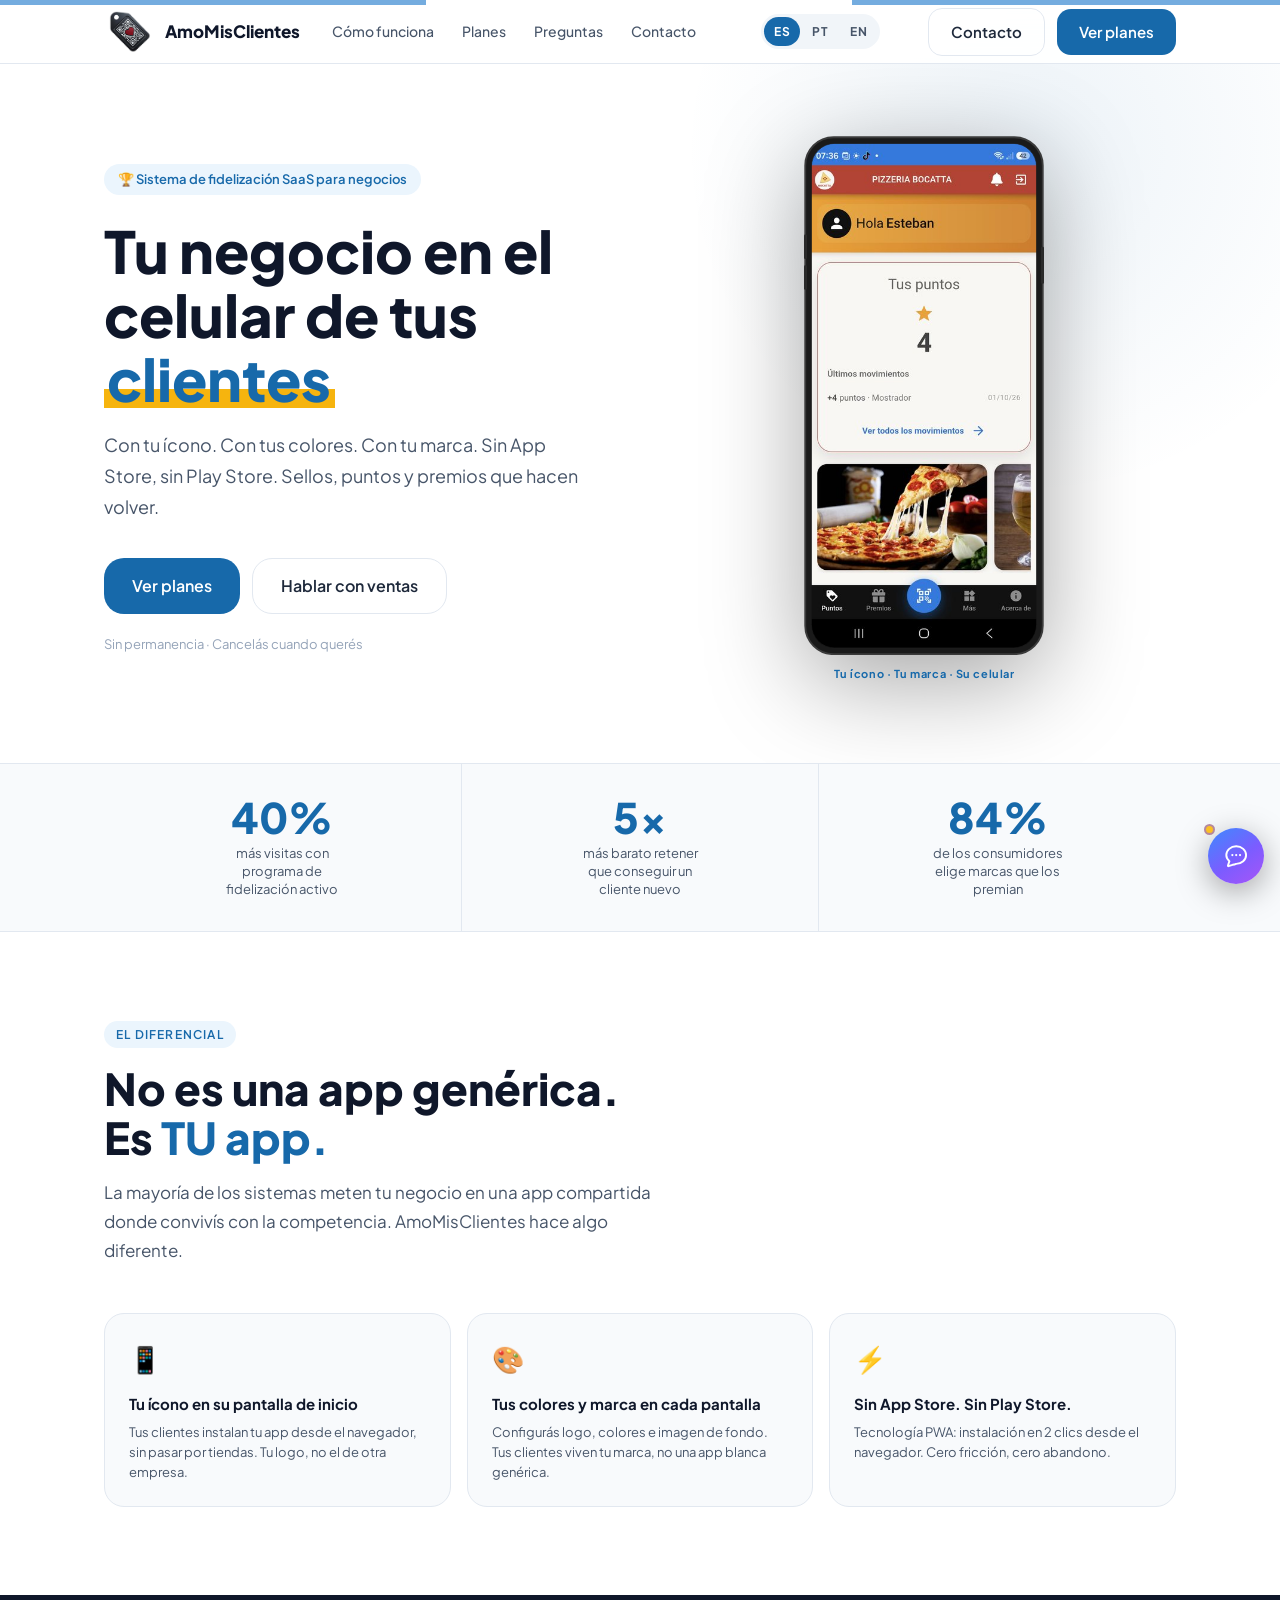
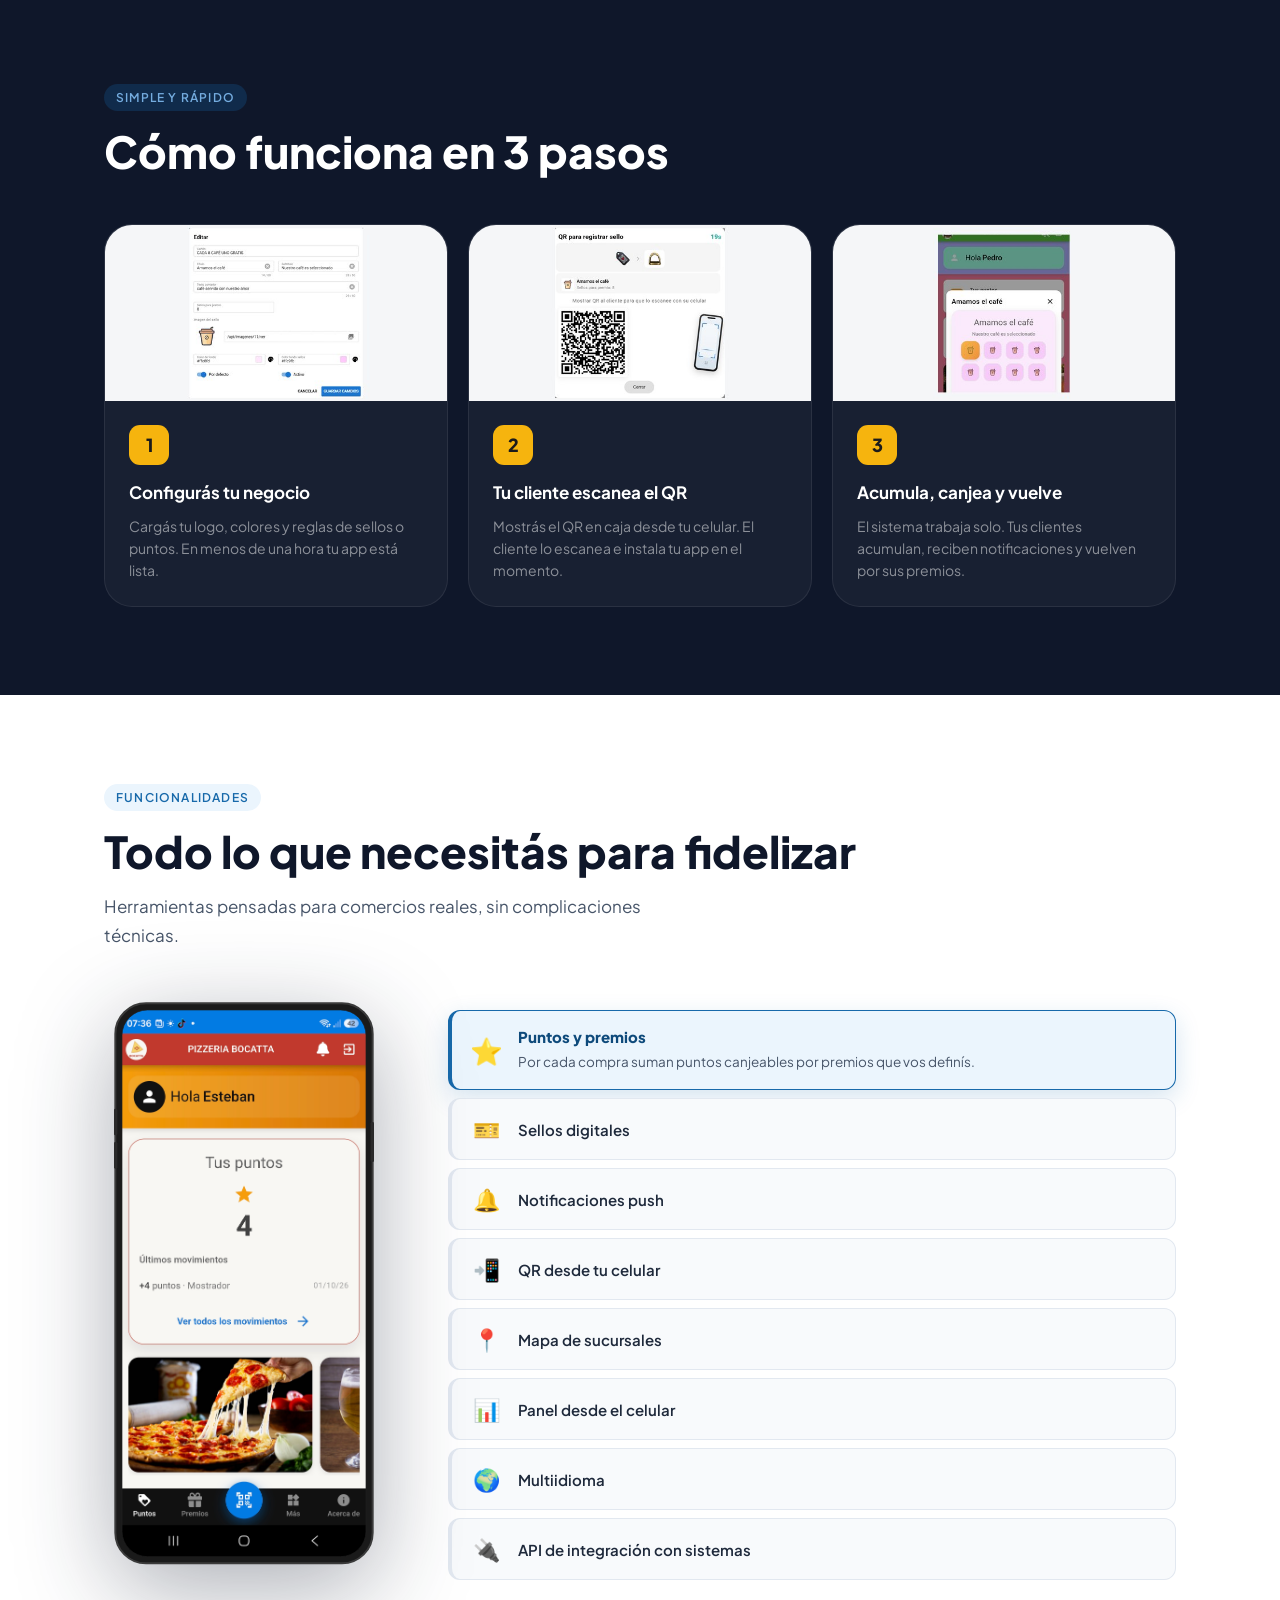
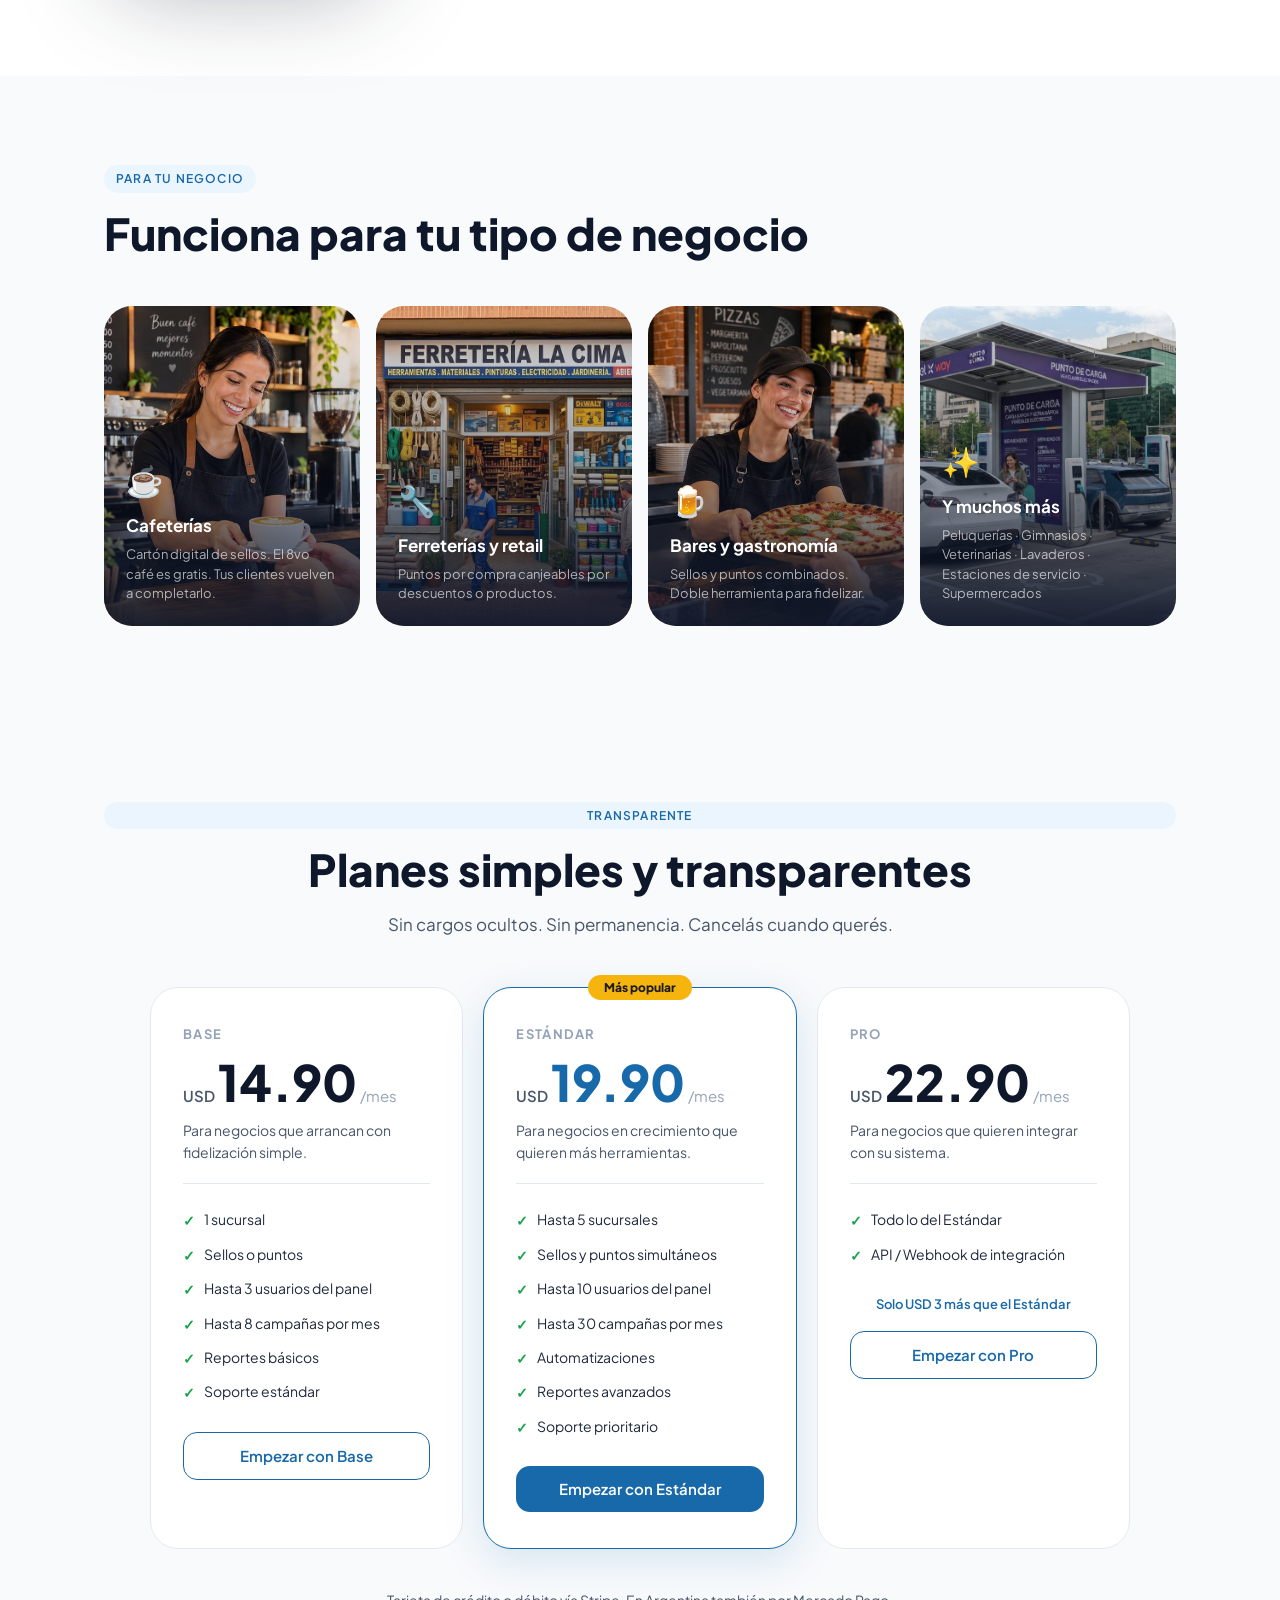
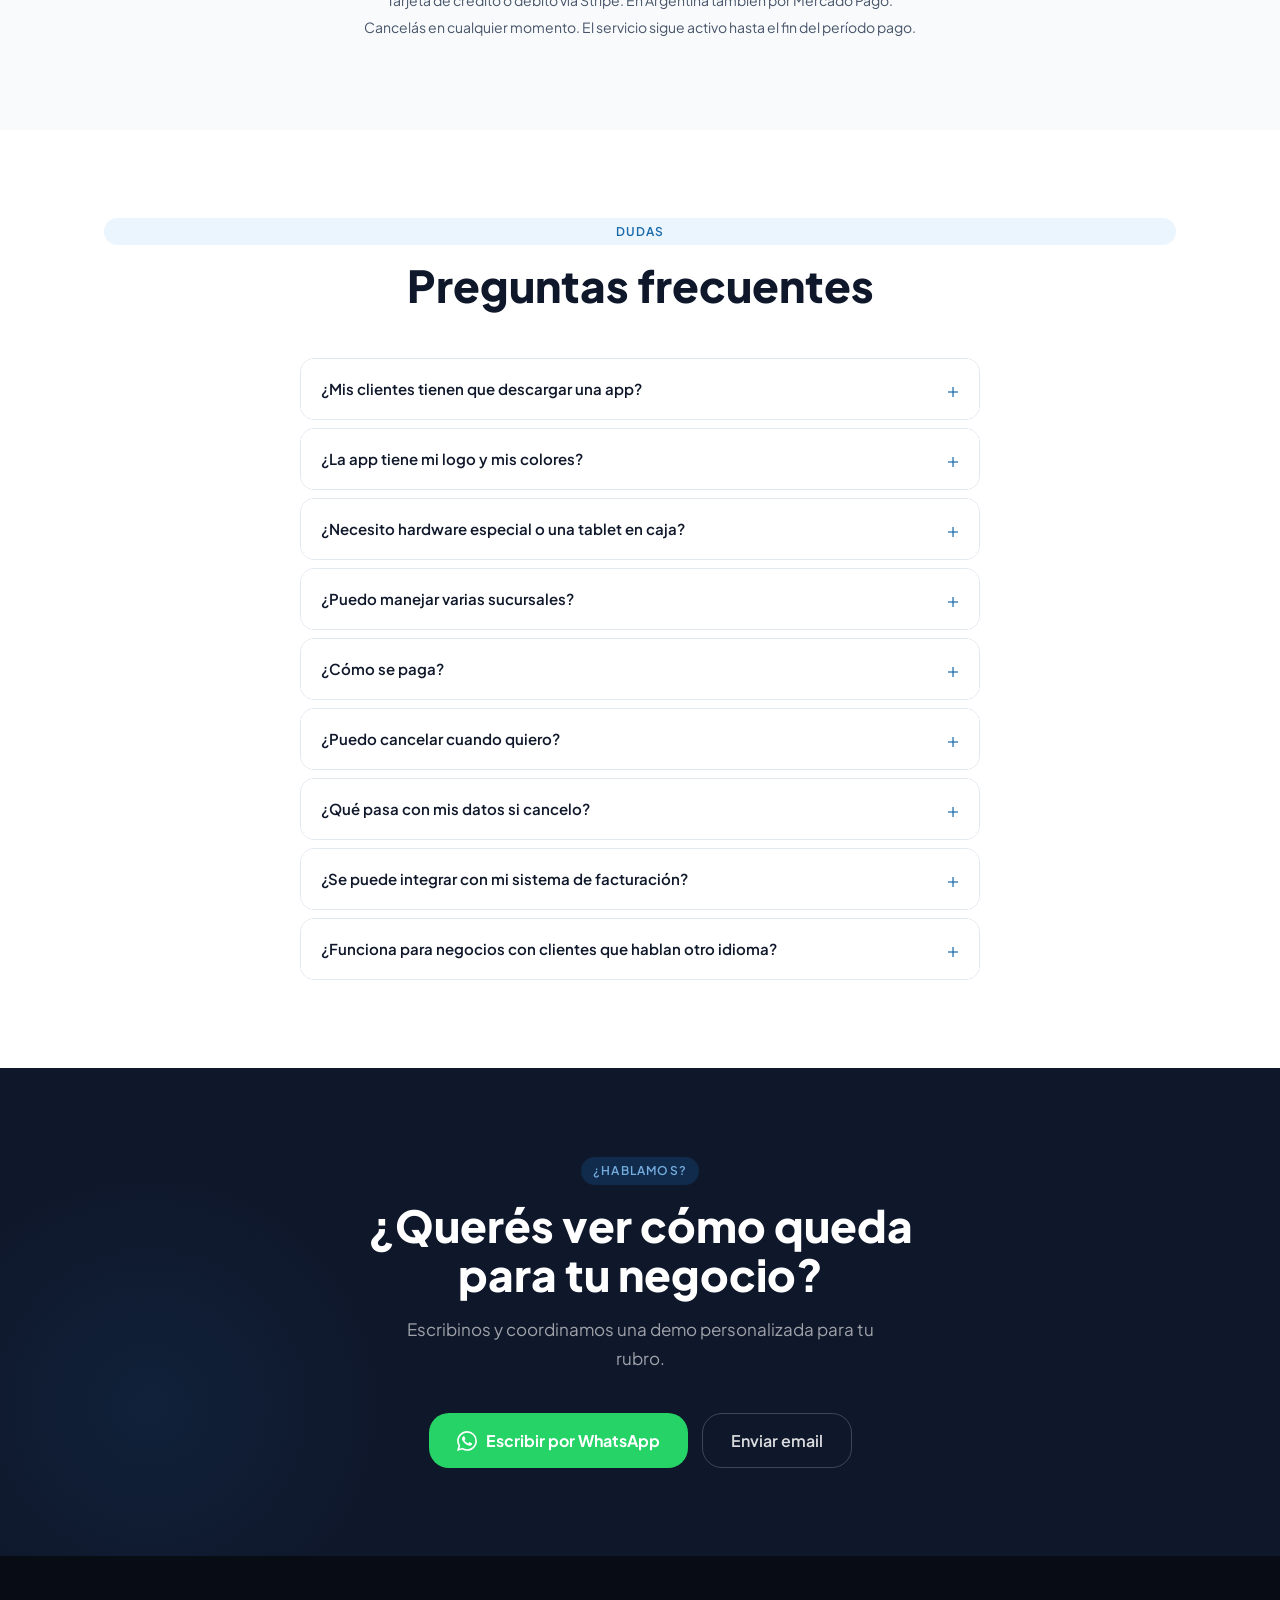
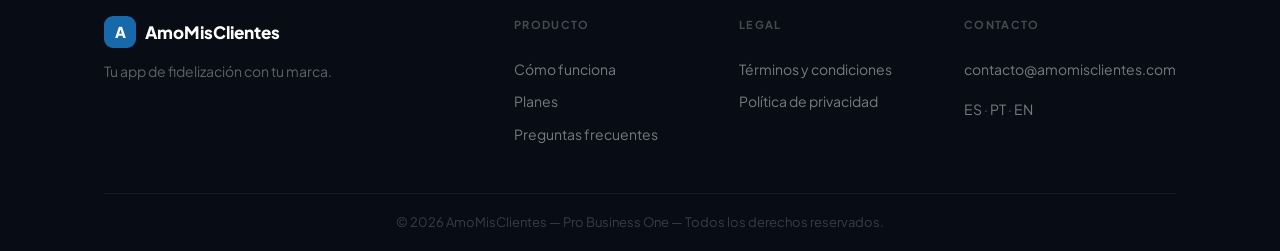
==== commit c3a52dc1: "style: celeste" ====
--- a/index.html
+++ b/index.html
@@ -31,14 +31,15 @@
   <link rel="preconnect" href="https://fonts.googleapis.com"/>
   <link rel="preconnect" href="https://fonts.gstatic.com" crossorigin/>
   <link href="https://fonts.googleapis.com/css2?family=Plus+Jakarta+Sans:wght@400;500;600;700;800&display=swap" rel="stylesheet"/>
-  <link rel="stylesheet" href="css/styles.css"/>
+  <link rel="stylesheet" href="css/theme.css?v=20261104"/>
+  <link rel="stylesheet" href="css/styles.css?v=20261104"/>
   <link rel="stylesheet" href="css/chat.css?v=20261013b"/>
   <!-- Favicon -->
   <link rel="icon" type="image/x-icon" href="favicon.ico"/>
   <link rel="apple-touch-icon" href="img/apple-touch-icon.png"/>
   <!-- PWA Manifest -->
   <link rel="manifest" href="manifest.json"/>
-  <meta name="theme-color" content="#ffffff"/>
+  <meta name="theme-color" content="#1769AA"/>
   <!-- Google Analytics 4 -->
   <script async src="https://www.googletagmanager.com/gtag/js?id=G-VG951C6SQ8"></script>
   <script>
@@ -153,7 +154,7 @@
 <section class="diff" id="diferenciador">
   <div class="container">
     <div class="eyebrow" data-i18n="eyebrow.diff">El diferencial</div>
-    <h2 class="section-h" data-i18n="differentiator.title">No es una app genérica.<br>Es <span style="color:var(--orange)">TU app.</span></h2>
+    <h2 class="section-h" data-i18n="differentiator.title">No es una app genérica.<br>Es <span style="color:var(--brand)">TU app.</span></h2>
     <p class="section-sub" data-i18n="differentiator.sub">La mayoría de los sistemas meten tu negocio en una app compartida donde convivís con la competencia. AmoMisClientes hace algo diferente.</p>
 
     <div class="diff__points">
@@ -388,7 +389,7 @@
           <li><span class="checkmark">✓</span><span data-i18n="pricing.pro_f1">Todo lo del Estándar</span></li>
           <li><span class="checkmark">✓</span><span data-i18n="pricing.pro_f2">API / Webhook para integración con POS o ERP</span></li>
         </ul>
-        <p class="plan__nudge" data-i18n="pricing.pro_nudge" style="font-size:13px;color:var(--orange);font-weight:600;margin-bottom:16px">Solo USD 3 más que el Estándar</p>
+        <p class="plan__nudge" data-i18n="pricing.pro_nudge" style="font-size:13px;color:var(--brand);font-weight:600;margin-bottom:16px">Solo USD 3 más que el Estándar</p>
         <a class="btn-outline" href="#contacto" data-i18n="pricing.pro_cta">Empezar con Pro</a>
       </div>
     </div>
@@ -479,8 +480,25 @@
   </button>
   <div class="amo-chat__panel" id="amo-chat-panel" hidden role="dialog" aria-modal="true" aria-labelledby="amo-chat-title">
     <div class="amo-chat__header">
-      <div><h2 id="amo-chat-title" data-i18n="chat.title">¿En qué podemos ayudarte?</h2><p class="amo-chat__subtitle" data-i18n="chat.subtitle">Asistente AmoMisClientes</p></div>
-      <button type="button" class="amo-chat__close" id="amo-chat-close" aria-label="Cerrar"><span aria-hidden="true">×</span></button>
+      <div class="amo-chat__heading">
+        <h2 id="amo-chat-title" data-i18n="chat.title">¿En qué podemos ayudarte?</h2>
+        <p class="amo-chat__subtitle" id="amo-chat-subtitle">Asistente AmoMisClientes</p>
+      </div>
+      <div class="amo-chat__actions">
+        <div class="amo-chat__langs" id="amo-chat-langs" role="group" aria-label="Idioma del chat">
+          <button type="button" class="amo-chat__lang" data-chat-lang="es" title="Español" aria-pressed="false">
+            <img src="flags/espanol90x90.png" alt="Español" width="22" height="22" />
+          </button>
+          <button type="button" class="amo-chat__lang" data-chat-lang="pt" title="Português" aria-pressed="false">
+            <img src="flags/portugues-brasil90x90.png" alt="Português" width="22" height="22" />
+          </button>
+        </div>
+        <button type="button" class="amo-chat__close" id="amo-chat-close" aria-label="Cerrar">
+          <svg viewBox="0 0 24 24" width="18" height="18" aria-hidden="true" focusable="false">
+            <path d="M6 6l12 12M18 6L6 18" fill="none" stroke="currentColor" stroke-width="2" stroke-linecap="round"/>
+          </svg>
+        </button>
+      </div>
     </div>
     <div class="amo-chat__body">
       <iframe class="amo-chat__iframe" id="amo-chat-iframe" title="Chat" sandbox="allow-scripts allow-same-origin allow-forms allow-popups allow-modals" hidden></iframe>
--- a/css/theme.css
+++ b/css/theme.css
@@ -0,0 +1,14 @@
+/* Tema por país: Argentina / Río de la Plata (celeste y blanco, acento Sol de Mayo).
+   Es el ÚNICO archivo que cambia entre sitios. Para otro país: copiar y ajustar estas variables. */
+:root{
+  --brand:#1769AA;            /* botones, enlaces y títulos destacados */
+  --brand-dark:#0E4A7B;       /* hover */
+  --brand-light:#EBF5FD;      /* fondos suaves */
+  --brand-rgb:23,105,170;     /* mismo color que --brand, para sombras y transparencias */
+  --brand-on-dark:#74ACDF;    /* texto de marca sobre fondos oscuros (celeste) */
+  --accent:#F6B40E;           /* amarillo: números de paso, insignias, subrayado */
+  --accent-ink:#1b1b1b;       /* texto sobre el acento */
+  --navy:#0f172a;             /* secciones oscuras y títulos */
+  --footer-bg:#080c14;
+  --stripe:linear-gradient(90deg,#74ACDF 0 33.3%,#ffffff 33.3% 66.6%,#74ACDF 66.6% 100%);
+}
--- a/css/styles.css
+++ b/css/styles.css
@@ -2,10 +2,6 @@
 @import url('https://fonts.googleapis.com/css2?family=Plus+Jakarta+Sans:wght@400;500;600;700;800&display=swap');
 
 :root {
-  --orange: #FF6B35;
-  --orange-dark: #e85a22;
-  --orange-light: #fff4ef;
-  --navy: #0f172a;
   --gray-50: #f8fafc;
   --gray-100: #f1f5f9;
   --gray-200: #e2e8f0;
@@ -50,6 +46,7 @@
   transition:box-shadow .2s;
 }
 .nav.scrolled{box-shadow:var(--shadow-sm)}
+.nav::before{content:'';position:absolute;top:0;left:0;right:0;height:5px;background:var(--stripe);pointer-events:none}
 .nav__inner{
   max-width:var(--max-w);margin:0 auto;padding:0 24px;
   height:100%;display:flex;align-items:center;gap:32px;
@@ -64,32 +61,32 @@
 }
 .nav__logo-mark{
   width:32px;height:32px;border-radius:9px;
-  background:var(--orange);color:#fff;
+  background:var(--brand);color:#fff;
   display:flex;align-items:center;justify-content:center;
   font-size:15px;font-weight:800;
 }
 .nav__links{display:flex;gap:28px;margin-right:auto}
 .nav__links a{font-size:14px;font-weight:500;color:var(--gray-600);transition:color .15s}
-.nav__links a:hover{color:var(--orange)}
+.nav__links a:hover{color:var(--brand)}
 .nav__actions{display:flex;align-items:center;gap:12px}
 .nav__burger{display:none;flex-direction:column;gap:4px;background:none;border:none;cursor:pointer;padding:6px}
 .nav__burger span{display:block;width:20px;height:2px;background:var(--gray-800);border-radius:2px}
 .nav__mobile{display:flex;flex-direction:column;background:var(--white);border-top:1px solid var(--gray-200);padding:8px 0 16px}
 .nav__mobile a{padding:12px 24px;font-size:15px;color:var(--gray-800);font-weight:500}
-.nav__mobile a:hover{color:var(--orange);background:var(--gray-50)}
+.nav__mobile a:hover{color:var(--brand);background:var(--gray-50)}
 .nav__mobile .btn-primary{margin:12px 24px 0;display:block;text-align:center}
 
 /* BUTTONS */
 .btn-primary{
   display:inline-flex;align-items:center;justify-content:center;gap:8px;
-  background:var(--orange);color:#fff;
+  background:var(--brand);color:#fff;
   font-weight:600;font-size:15px;
   padding:11px 22px;border-radius:var(--r-md);
   border:none;cursor:pointer;
   transition:background .15s,transform .15s,box-shadow .15s;
   white-space:nowrap;
 }
-.btn-primary:hover{background:var(--orange-dark);transform:translateY(-1px);box-shadow:0 6px 20px rgba(255,107,53,.35)}
+.btn-primary:hover{background:var(--brand-dark);transform:translateY(-1px);box-shadow:0 6px 20px rgba(var(--brand-rgb),.35)}
 .btn-primary:active{transform:translateY(0)}
 .btn-primary.lg{padding:14px 28px;font-size:16px;border-radius:var(--r-lg)}
 .btn-secondary{
@@ -104,20 +101,20 @@
 .btn-secondary.lg{padding:14px 28px;font-size:16px;border-radius:var(--r-lg)}
 .btn-outline{
   display:inline-flex;align-items:center;justify-content:center;gap:8px;
-  background:transparent;color:var(--orange);
+  background:transparent;color:var(--brand);
   font-weight:600;font-size:15px;
   padding:11px 22px;border-radius:var(--r-md);
-  border:1.5px solid var(--orange);cursor:pointer;
+  border:1.5px solid var(--brand);cursor:pointer;
   transition:all .15s;width:100%;
 }
-.btn-outline:hover{background:var(--orange);color:#fff}
+.btn-outline:hover{background:var(--brand);color:#fff}
 
 /* SECTION HELPERS */
 .section{padding:88px 0}
 .eyebrow{
   display:inline-flex;align-items:center;gap:6px;
   font-size:12px;font-weight:600;letter-spacing:.1em;text-transform:uppercase;
-  color:var(--orange);background:var(--orange-light);
+  color:var(--brand);background:var(--brand-light);
   padding:4px 12px;border-radius:var(--r-full);margin-bottom:16px;
 }
 .section-h{
@@ -137,7 +134,7 @@
   content:'';position:absolute;
   top:-200px;right:-100px;
   width:700px;height:700px;border-radius:50%;
-  background:radial-gradient(circle,rgba(255,107,53,.08) 0%,transparent 70%);
+  background:radial-gradient(circle,rgba(var(--brand-rgb),.08) 0%,transparent 70%);
   pointer-events:none;
 }
 .hero__inner{
@@ -146,7 +143,7 @@
 }
 .hero__badge{
   display:inline-flex;align-items:center;gap:6px;
-  background:var(--orange-light);color:var(--orange);
+  background:var(--brand-light);color:var(--brand);
   font-size:13px;font-weight:600;padding:5px 14px;
   border-radius:var(--r-full);margin-bottom:24px;
 }
@@ -155,7 +152,7 @@
   font-size:clamp(36px,5vw,58px);color:var(--navy);
   line-height:1.1;margin-bottom:20px;
 }
-.hero__h .hero__accent{color:var(--orange)}
+.hero__h .hero__accent{color:var(--brand);background:linear-gradient(transparent 64%,var(--accent) 64% 90%,transparent 90%);padding:0 .06em}
 .hero__sub{font-size:18px;color:var(--gray-600);line-height:1.7;margin-bottom:36px;max-width:480px}
 .hero__ctas{display:flex;gap:12px;flex-wrap:wrap;margin-bottom:20px}
 .hero__note{font-size:13px;color:var(--gray-400)}
@@ -170,14 +167,14 @@
   width:240px;
   height:auto;
 }
-.phone__label{text-align:center;margin-top:10px;font-size:11px;color:var(--orange);font-weight:700;letter-spacing:.05em}
+.phone__label{text-align:center;margin-top:10px;font-size:11px;color:var(--brand);font-weight:700;letter-spacing:.05em}
 
 /* ===== STATS ===== */
 .stats-bar{background:var(--gray-50);border-top:1px solid var(--gray-200);border-bottom:1px solid var(--gray-200);padding:0}
 .stats-bar__inner{display:flex;align-items:stretch}
 .stat{flex:1;text-align:center;padding:32px 20px;border-right:1px solid var(--gray-200)}
 .stat:last-child{border-right:none}
-.stat__n{font-family:'Plus Jakarta Sans',sans-serif;font-size:42px;font-weight:800;color:var(--orange);line-height:1;margin-bottom:6px}
+.stat__n{font-family:'Plus Jakarta Sans',sans-serif;font-size:42px;font-weight:800;color:var(--brand);line-height:1;margin-bottom:6px}
 .stat__l{font-size:13px;color:var(--gray-600);max-width:140px;margin:0 auto;line-height:1.4}
 
 /* ===== LOGOS ===== */
@@ -186,7 +183,7 @@
 .logos__track{display:flex;gap:16px;width:max-content;animation:marquee 24s linear infinite}
 .logos__track:hover{animation-play-state:paused}
 .logos__pill{height:40px;padding:0 18px;background:var(--white);border:1px solid var(--gray-200);border-radius:var(--r-full);display:flex;align-items:center;gap:8px;white-space:nowrap;font-size:13px;font-weight:600;color:var(--gray-600);flex-shrink:0}
-.logos__dot{width:8px;height:8px;border-radius:50%;background:var(--orange)}
+.logos__dot{width:8px;height:8px;border-radius:50%;background:var(--brand)}
 @keyframes marquee{to{transform:translateX(-50%)}}
 
 /* ===== DIFERENCIADOR ===== */
@@ -194,42 +191,42 @@
 .diff__cards{display:grid;grid-template-columns:1fr 1fr;gap:20px;margin:48px 0}
 .diff__card{border-radius:var(--r-xl);overflow:hidden;border:2px solid var(--gray-200)}
 .diff__card--them .diff__card-img{filter:grayscale(.6) brightness(.9)}
-.diff__card--us{border-color:var(--orange);box-shadow:0 8px 32px rgba(255,107,53,.12)}
+.diff__card--us{border-color:var(--brand);box-shadow:0 8px 32px rgba(var(--brand-rgb),.12)}
 .diff__card-lbl{display:flex;align-items:center;gap:8px;padding:14px 18px;font-size:13px;font-weight:700;border-bottom:1px solid var(--gray-200);background:var(--gray-50)}
-.diff__card--us .diff__card-lbl{background:var(--orange-light);border-color:rgba(255,107,53,.15);color:var(--orange)}
+.diff__card--us .diff__card-lbl{background:var(--brand-light);border-color:rgba(var(--brand-rgb),.15);color:var(--brand)}
 .diff__card-img{width:100%;height:140px;object-fit:cover}
 .diff__card-body{padding:16px 18px}
 .diff__app-row{display:flex;align-items:center;gap:10px;margin-bottom:12px}
 .diff__app-ico{width:38px;height:38px;border-radius:10px;display:flex;align-items:center;justify-content:center;font-size:18px;background:var(--gray-100)}
-.diff__app-ico--brand{background:var(--orange)}
+.diff__app-ico--brand{background:var(--brand)}
 .diff__app-name{font-weight:700;font-size:14px;color:var(--navy)}
-.diff__app-name--brand{color:var(--orange)}
+.diff__app-name--brand{color:var(--brand)}
 .diff__list{display:flex;flex-direction:column;gap:5px}
 .diff__list-item{padding:7px 10px;background:var(--gray-50);border-radius:7px;font-size:12px;font-weight:500}
 .diff__list-item--faded{opacity:.35}
-.diff__badge{display:inline-block;background:var(--orange-light);color:var(--orange);font-size:11px;font-weight:700;padding:4px 10px;border-radius:var(--r-full);margin-bottom:10px}
+.diff__badge{display:inline-block;background:var(--brand-light);color:var(--brand);font-size:11px;font-weight:700;padding:4px 10px;border-radius:var(--r-full);margin-bottom:10px}
 .diff__phone-preview{display:flex;flex-direction:column;align-items:center;gap:6px}
-.diff__phone-ico{width:54px;height:54px;border-radius:16px;background:var(--orange);display:flex;align-items:center;justify-content:center;font-size:26px;box-shadow:0 6px 20px rgba(255,107,53,.35)}
+.diff__phone-ico{width:54px;height:54px;border-radius:16px;background:var(--brand);display:flex;align-items:center;justify-content:center;font-size:26px;box-shadow:0 6px 20px rgba(var(--brand-rgb),.35)}
 .diff__phone-lbl{font-size:11px;color:var(--gray-600);font-weight:600}
 .diff__vs{display:flex;align-items:center;justify-content:center;font-family:'Plus Jakarta Sans',sans-serif;font-size:16px;font-weight:800;color:var(--gray-400);margin:0 -10px}
 .diff__points{display:grid;grid-template-columns:repeat(3,1fr);gap:16px}
 .diff__point{padding:24px;background:var(--gray-50);border-radius:var(--r-lg);border:1px solid var(--gray-200);transition:all .2s}
-.diff__point:hover{border-color:var(--orange);background:var(--orange-light);box-shadow:var(--shadow-sm)}
+.diff__point:hover{border-color:var(--brand);background:var(--brand-light);box-shadow:var(--shadow-sm)}
 .diff__point-ico{font-size:26px;margin-bottom:12px}
 .diff__point h3{font-size:15px;font-weight:700;color:var(--navy);margin-bottom:6px}
 .diff__point p{font-size:13px;color:var(--gray-600);line-height:1.55}
 
 /* ===== HOW IT WORKS ===== */
 .how{background:var(--navy);padding:88px 0}
-.how .eyebrow{background:rgba(255,107,53,.15);color:var(--orange)}
+.how .eyebrow{background:rgba(var(--brand-rgb),.25);color:var(--brand-on-dark)}
 .how .section-h{color:#fff}
 .how__grid{display:grid;grid-template-columns:repeat(3,1fr);gap:20px;margin-top:48px}
 .how__step{background:rgba(255,255,255,.04);border:1px solid rgba(255,255,255,.08);border-radius:var(--r-xl);overflow:hidden;transition:all .2s}
-.how__step:hover{background:rgba(255,255,255,.07);border-color:rgba(255,107,53,.3)}
+.how__step:hover{background:rgba(255,255,255,.07);border-color:rgba(var(--brand-rgb),.3)}
 .how__step-img{width:100%;height:176px;object-fit:cover;opacity:1;transition:opacity .3s;cursor:zoom-in;border-radius:8px 8px 0 0}
 .how__step:hover .how__step-img{opacity:.85;transform:scale(1.02)}
 .how__step-body{padding:24px}
-.how__step-num{width:40px;height:40px;border-radius:11px;background:var(--orange);color:#fff;display:flex;align-items:center;justify-content:center;font-family:'Plus Jakarta Sans',sans-serif;font-size:18px;font-weight:800;margin-bottom:14px}
+.how__step-num{width:40px;height:40px;border-radius:11px;background:var(--accent);color:var(--accent-ink);display:flex;align-items:center;justify-content:center;font-family:'Plus Jakarta Sans',sans-serif;font-size:18px;font-weight:800;margin-bottom:14px}
 .how__step h3{font-size:17px;font-weight:700;color:#fff;margin-bottom:8px}
 .how__step p{font-size:14px;color:rgba(255,255,255,.5);line-height:1.6}
 
@@ -237,7 +234,7 @@
 .features{background:var(--white);padding:88px 0}
 .features__grid{display:grid;grid-template-columns:repeat(4,1fr);gap:16px}
 .feat{background:var(--white);border:1px solid var(--gray-200);border-radius:var(--r-lg);overflow:hidden;transition:all .2s}
-.feat:hover{border-color:var(--orange);box-shadow:0 8px 24px rgba(255,107,53,.1);transform:translateY(-2px)}
+.feat:hover{border-color:var(--brand);box-shadow:0 8px 24px rgba(var(--brand-rgb),.1);transform:translateY(-2px)}
 
 .feat__body{padding:18px}
 .feat__ico{font-size:22px;margin-bottom:10px}
@@ -261,7 +258,7 @@
 .testi-grid{display:grid;grid-template-columns:repeat(3,1fr);gap:20px;margin-top:48px}
 .testi{background:var(--gray-50);border:1px solid var(--gray-200);border-radius:var(--r-xl);padding:28px;transition:box-shadow .2s}
 .testi:hover{box-shadow:var(--shadow-md)}
-.testi__stars{color:var(--orange);font-size:16px;margin-bottom:12px;letter-spacing:2px}
+.testi__stars{color:var(--brand);font-size:16px;margin-bottom:12px;letter-spacing:2px}
 .testi__text{font-size:15px;color:var(--gray-600);line-height:1.7;margin-bottom:20px;font-style:italic}
 .testi__author{display:flex;align-items:center;gap:12px}
 .testi__avatar{width:44px;height:44px;border-radius:50%;object-fit:cover;flex-shrink:0}
@@ -271,7 +268,7 @@
 .testi__placeholder-ico{font-size:28px;opacity:.4}
 
 /* ===== DEMO ===== */
-.demo{background:var(--orange);padding:88px 0;position:relative;overflow:hidden}
+.demo{background:var(--brand);padding:88px 0;position:relative;overflow:hidden}
 .demo::before{content:'';position:absolute;top:-50%;right:-10%;width:600px;height:600px;border-radius:50%;background:rgba(255,255,255,.06);pointer-events:none}
 .demo__inner{display:grid;grid-template-columns:1fr 1fr;gap:64px;align-items:center;position:relative;z-index:1}
 .demo .eyebrow{background:rgba(255,255,255,.2);color:#fff}
@@ -280,11 +277,11 @@
 .demo__ctas{display:flex;gap:12px;flex-wrap:wrap;margin-bottom:24px}
 .demo__btn-white{
   display:inline-flex;align-items:center;gap:8px;
-  background:#fff;color:var(--orange);font-weight:700;font-size:16px;
+  background:#fff;color:var(--brand);font-weight:700;font-size:16px;
   padding:14px 28px;border-radius:var(--r-lg);cursor:pointer;
   transition:all .15s;border:none;
 }
-.demo__btn-white:hover{background:#fff7f5;transform:translateY(-1px);box-shadow:0 6px 20px rgba(0,0,0,.15)}
+.demo__btn-white:hover{background:var(--brand-light);transform:translateY(-1px);box-shadow:0 6px 20px rgba(0,0,0,.15)}
 .demo__chips{display:flex;gap:10px;flex-wrap:wrap}
 .chip{display:inline-flex;align-items:center;gap:6px;background:rgba(255,255,255,.15);color:#fff;padding:5px 12px;border-radius:var(--r-full);font-size:13px;font-weight:500}
 .demo__visual{display:flex;justify-content:center}
@@ -296,18 +293,18 @@
 .pricing__grid{display:grid;grid-template-columns:1fr 1fr 1fr;gap:20px;max-width:980px;margin:0 auto 40px}
 .plan{background:var(--white);border:1.5px solid var(--gray-200);border-radius:var(--r-xl);padding:36px 32px;position:relative;transition:box-shadow .2s}
 .plan:hover{box-shadow:var(--shadow-md)}
-.plan--featured{border-color:var(--orange);box-shadow:0 12px 40px rgba(255,107,53,.15)}
-.plan__badge{position:absolute;top:-13px;left:50%;transform:translateX(-50%);background:var(--orange);color:#fff;font-size:12px;font-weight:700;padding:3px 16px;border-radius:var(--r-full);white-space:nowrap}
+.plan--featured{border-color:var(--brand);box-shadow:0 12px 40px rgba(var(--brand-rgb),.15)}
+.plan__badge{position:absolute;top:-13px;left:50%;transform:translateX(-50%);background:var(--accent);color:var(--accent-ink);font-size:12px;font-weight:800;padding:3px 16px;border-radius:var(--r-full);white-space:nowrap}
 .plan__name{font-size:13px;font-weight:700;color:var(--gray-400);text-transform:uppercase;letter-spacing:.1em;margin-bottom:12px}
 .plan__price{display:flex;align-items:baseline;gap:3px;margin-bottom:12px}
 .plan__cur{font-size:15px;font-weight:600;color:var(--gray-600)}
 .plan__amt{font-family:'Plus Jakarta Sans',sans-serif;font-size:50px;font-weight:800;color:var(--navy);line-height:1}
-.plan--featured .plan__amt{color:var(--orange)}
+.plan--featured .plan__amt{color:var(--brand)}
 .plan__per{font-size:15px;color:var(--gray-400)}
 .plan__desc{font-size:14px;color:var(--gray-600);margin-bottom:24px;padding-bottom:20px;border-bottom:1px solid var(--gray-200);line-height:1.55}
 .plan__list{display:flex;flex-direction:column;gap:11px;margin-bottom:28px}
 .plan__list li{display:flex;align-items:flex-start;gap:9px;font-size:14px;color:var(--gray-800)}
-.plan__nudge{font-size:13px;font-weight:600;color:var(--orange);margin:0 0 20px;text-align:center}
+.plan__nudge{font-size:13px;font-weight:600;color:var(--brand);margin:0 0 20px;text-align:center}
 .btn--full{width:100%;justify-content:center;display:flex;text-align:center}
 .checkmark{color:var(--green);font-weight:700;flex-shrink:0;margin-top:1px}
 .pricing__note{text-align:center}
@@ -317,19 +314,19 @@
 .faq{background:var(--white);padding:88px 0}
 .faq__list{max-width:680px;margin:48px auto 0;display:flex;flex-direction:column;gap:8px}
 .faq__item{border:1px solid var(--gray-200);border-radius:var(--r-md);overflow:hidden;transition:border-color .2s}
-.faq__item[open]{border-color:var(--orange)}
+.faq__item[open]{border-color:var(--brand)}
 .faq__item summary{padding:18px 20px;font-size:15px;font-weight:600;color:var(--navy);cursor:pointer;list-style:none;display:flex;justify-content:space-between;align-items:center;gap:14px;background:var(--white)}
-.faq__item[open] summary{background:var(--orange-light)}
+.faq__item[open] summary{background:var(--brand-light)}
 .faq__item summary::-webkit-details-marker{display:none}
-.faq__item summary::after{content:'+';font-size:20px;color:var(--orange);flex-shrink:0;transition:transform .2s;font-weight:300;line-height:1}
+.faq__item summary::after{content:'+';font-size:20px;color:var(--brand);flex-shrink:0;transition:transform .2s;font-weight:300;line-height:1}
 .faq__item[open] summary::after{transform:rotate(45deg)}
 .faq__item p{padding:16px 20px;font-size:14px;color:var(--gray-600);line-height:1.75;border-top:1px solid var(--gray-200)}
 
 /* ===== CONTACT ===== */
 .contact{background:var(--navy);padding:88px 0;position:relative;overflow:hidden}
-.contact::before{content:'';position:absolute;bottom:-100px;left:-100px;width:500px;height:500px;border-radius:50%;background:radial-gradient(circle,rgba(255,107,53,.12) 0%,transparent 70%);pointer-events:none}
+.contact::before{content:'';position:absolute;bottom:-100px;left:-100px;width:500px;height:500px;border-radius:50%;background:radial-gradient(circle,rgba(var(--brand-rgb),.12) 0%,transparent 70%);pointer-events:none}
 .contact__inner{position:relative;z-index:1;text-align:center}
-.contact .eyebrow{background:rgba(255,107,53,.15);color:var(--orange)}
+.contact .eyebrow{background:rgba(var(--brand-rgb),.25);color:var(--brand-on-dark)}
 .contact .section-h{color:#fff;margin-left:auto;margin-right:auto;max-width:560px}
 .contact__sub{font-size:17px;color:rgba(255,255,255,.6);line-height:1.7;max-width:480px;margin:0 auto 40px}
 .contact__ctas{display:flex;gap:14px;justify-content:center;flex-wrap:wrap}
@@ -352,14 +349,14 @@
 .btn-ghost-white:hover{background:rgba(255,255,255,.08);border-color:rgba(255,255,255,.4)}
 
 /* ===== FOOTER ===== */
-.footer{background:#080c14;padding:60px 0 0}
+.footer{background:var(--footer-bg);padding:60px 0 0}
 .footer__grid{display:grid;grid-template-columns:2fr 1fr 1fr 1fr;gap:40px;padding-bottom:48px;border-bottom:1px solid rgba(255,255,255,.06)}
 .footer__brand .nav__logo{color:#fff;margin-bottom:12px}
 .footer__tagline{font-size:14px;color:rgba(255,255,255,.35);line-height:1.6}
 .footer__col-title{font-size:11px;font-weight:700;text-transform:uppercase;letter-spacing:.12em;color:rgba(255,255,255,.25);margin-bottom:14px}
 .footer__col{display:flex;flex-direction:column;gap:10px}
 .footer__col a{font-size:14px;color:rgba(255,255,255,.45);transition:color .15s}
-.footer__col a:hover{color:var(--orange)}
+.footer__col a:hover{color:var(--brand-on-dark)}
 .footer__langs{font-size:14px;color:rgba(255,255,255,.3);margin-top:8px}
 .footer__langs a{color:rgba(255,255,255,.45)}
 .footer__bottom{text-align:center;padding:18px 24px}
@@ -367,13 +364,13 @@
 
 /* ===== CHAT ===== */
 .amo-chat-sr-only{position:absolute;width:1px;height:1px;overflow:hidden;clip:rect(0,0,0,0);white-space:nowrap}
-.amo-chat__fab{position:fixed;bottom:24px;right:24px;width:56px;height:56px;border-radius:50%;background:var(--orange);border:none;cursor:pointer;display:flex;align-items:center;justify-content:center;box-shadow:0 4px 20px rgba(255,107,53,.45);transition:all .2s;z-index:999}
-.amo-chat__fab:hover{transform:scale(1.07);box-shadow:0 8px 28px rgba(255,107,53,.55)}
+.amo-chat__fab{position:fixed;bottom:24px;right:24px;width:56px;height:56px;border-radius:50%;background:var(--brand);border:none;cursor:pointer;display:flex;align-items:center;justify-content:center;box-shadow:0 4px 20px rgba(var(--brand-rgb),.45);transition:all .2s;z-index:999}
+.amo-chat__fab:hover{transform:scale(1.07);box-shadow:0 8px 28px rgba(var(--brand-rgb),.55)}
 .amo-chat__fab-icon{width:24px;height:24px;color:#fff}
-.amo-chat__fab-pulse{position:absolute;top:3px;right:3px;width:11px;height:11px;background:#fbbf24;border-radius:50%;border:2px solid #080c14}
+.amo-chat__fab-pulse{position:absolute;top:3px;right:3px;width:11px;height:11px;background:#fbbf24;border-radius:50%;border:2px solid var(--footer-bg)}
 .amo-chat__backdrop{position:fixed;inset:0;background:rgba(0,0,0,.4);z-index:998}
 .amo-chat__panel{position:fixed;bottom:90px;right:24px;width:350px;max-height:500px;background:#fff;border-radius:var(--r-xl);box-shadow:var(--shadow-xl);z-index:999;display:flex;flex-direction:column;overflow:hidden}
-.amo-chat__header{background:var(--orange);padding:16px 18px;display:flex;align-items:flex-start;justify-content:space-between}
+.amo-chat__header{background:var(--brand);padding:16px 18px;display:flex;align-items:flex-start;justify-content:space-between}
 .amo-chat__header h2{font-size:14px;font-weight:700;color:#fff;margin-bottom:2px}
 .amo-chat__subtitle{font-size:12px;color:rgba(255,255,255,.7)}
 .amo-chat__close{background:none;border:none;color:rgba(255,255,255,.7);font-size:22px;cursor:pointer;line-height:1;padding:0 0 0 10px}
@@ -464,7 +461,7 @@
 }
 .cf-input::placeholder { color: rgba(255,255,255,.3); }
 .cf-input:focus {
-  border-color: var(--orange);
+  border-color: var(--brand);
   background: rgba(255,255,255,.12);
 }
 .cf-select {
@@ -585,12 +582,12 @@
 .feat-list{display:flex;flex-direction:column;gap:2px;padding-top:8px}
 .feat-item{display:flex;align-items:center;gap:16px;padding:16px 18px;background:var(--gray-50);border:1px solid var(--gray-200);border-left:4px solid var(--gray-200);cursor:pointer;text-align:left;transition:all .22s;width:100%;border-radius:12px;margin-bottom:8px}
 .feat-item:hover{background:#fff;border-color:var(--gray-400);border-left-color:var(--gray-400)}
-.feat-item.active{background:var(--orange-light);border-color:var(--orange);border-left-color:var(--orange);box-shadow:0 8px 24px rgba(255,107,53,.18)}
+.feat-item.active{background:var(--brand-light);border-color:var(--brand);border-left-color:var(--brand);box-shadow:0 8px 24px rgba(var(--brand-rgb),.18)}
 .feat-item__ico{font-size:22px;flex-shrink:0;width:32px;text-align:center;transition:transform .22s}
 .feat-item.active .feat-item__ico{transform:scale(1.2)}
 .feat-item__info{flex:1;min-width:0}
 .feat-item__title{font-size:15px;font-weight:600;color:var(--gray-800);line-height:1.3}
-.feat-item.active .feat-item__title{color:var(--orange-dark);font-weight:800}
+.feat-item.active .feat-item__title{color:var(--brand-dark);font-weight:800}
 .feat-item__text{font-size:13.5px;color:var(--gray-600);line-height:1.55;max-height:0;overflow:hidden;opacity:0;margin-top:0;transition:max-height .35s cubic-bezier(.4,0,.2,1),opacity .3s,margin-top .3s}
 .feat-item.active .feat-item__text{max-height:90px;opacity:1;margin-top:6px}
 .feat-list{gap:0}
@@ -609,8 +606,8 @@
 /* ── SELECTOR DE IDIOMA (header) ───────────────────────── */
 .nav__lang{display:flex;gap:2px;margin-right:16px;background:var(--gray-100);border-radius:999px;padding:3px}
 .nav__lang button{background:none;border:none;cursor:pointer;font:inherit;font-size:12px;font-weight:700;letter-spacing:.04em;color:var(--gray-600);padding:5px 10px;border-radius:999px;transition:all .15s}
-.nav__lang button:hover{color:var(--orange)}
-.nav__lang button.is-active{background:var(--orange);color:#fff}
+.nav__lang button:hover{color:var(--brand)}
+.nav__lang button.is-active{background:var(--brand);color:#fff}
 .nav__lang--mobile{display:none}
 @media(max-width:768px){
   .nav__lang{display:none}
--- a/css/chat.css
+++ b/css/chat.css
@@ -98,8 +98,8 @@
   z-index: 1050;
   right: max(1rem, env(safe-area-inset-right));
   bottom: calc(max(1rem, env(safe-area-inset-bottom)) + var(--amo-chat-fab-size) + 0.75rem);
-  width: min(100vw - 2rem, 22rem);
-  height: min(32rem, calc(100dvh - 6.5rem));
+  width: min(100vw - 2rem, 26rem);
+  height: min(36rem, calc(100dvh - 6.5rem));
   max-height: calc(100dvh - 6.5rem);
   display: flex;
   flex-direction: column;
@@ -144,6 +144,11 @@
   border-bottom: 1px solid rgba(255, 255, 255, 0.08);
 }
 
+.amo-chat__heading {
+  flex: 1;
+  min-width: 0;
+}
+
 .amo-chat__header h2 {
   margin: 0;
   font-size: 1.05rem;
@@ -158,23 +163,68 @@
   color: rgba(232, 236, 241, 0.65);
   font-weight: 500;
   letter-spacing: 0.02em;
+  line-height: 1.3;
+  overflow-wrap: anywhere;
+}
+
+.amo-chat__actions {
+  flex-shrink: 0;
+  display: flex;
+  align-items: center;
+  gap: 0.35rem;
+}
+
+.amo-chat__langs {
+  display: flex;
+  align-items: center;
+  gap: 0.25rem;
+}
+
+.amo-chat__lang {
+  width: 1.85rem;
+  height: 1.85rem;
+  padding: 0;
+  border: 2px solid transparent;
+  border-radius: 50%;
+  background: rgba(255, 255, 255, 0.16);
+  cursor: pointer;
+  display: flex;
+  align-items: center;
+  justify-content: center;
+}
+
+.amo-chat__lang img {
+  width: 22px;
+  height: 22px;
+  border-radius: 50%;
+  object-fit: cover;
+  display: block;
+}
+
+.amo-chat__lang.is-active {
+  border-color: #fff;
 }
 
 .amo-chat__close {
   flex-shrink: 0;
   width: 2.25rem;
   height: 2.25rem;
+  margin: 0;
+  padding: 0;
   border: none;
   border-radius: 0.5rem;
   background: rgba(255, 255, 255, 0.08);
   color: #e8ecf1;
-  font-size: 1.35rem;
-  line-height: 1;
   cursor: pointer;
   display: flex;
   align-items: center;
   justify-content: center;
+  line-height: 0;
   transition: background 0.15s ease;
+}
+
+.amo-chat__close svg {
+  display: block;
 }
 
 .amo-chat__close:hover {
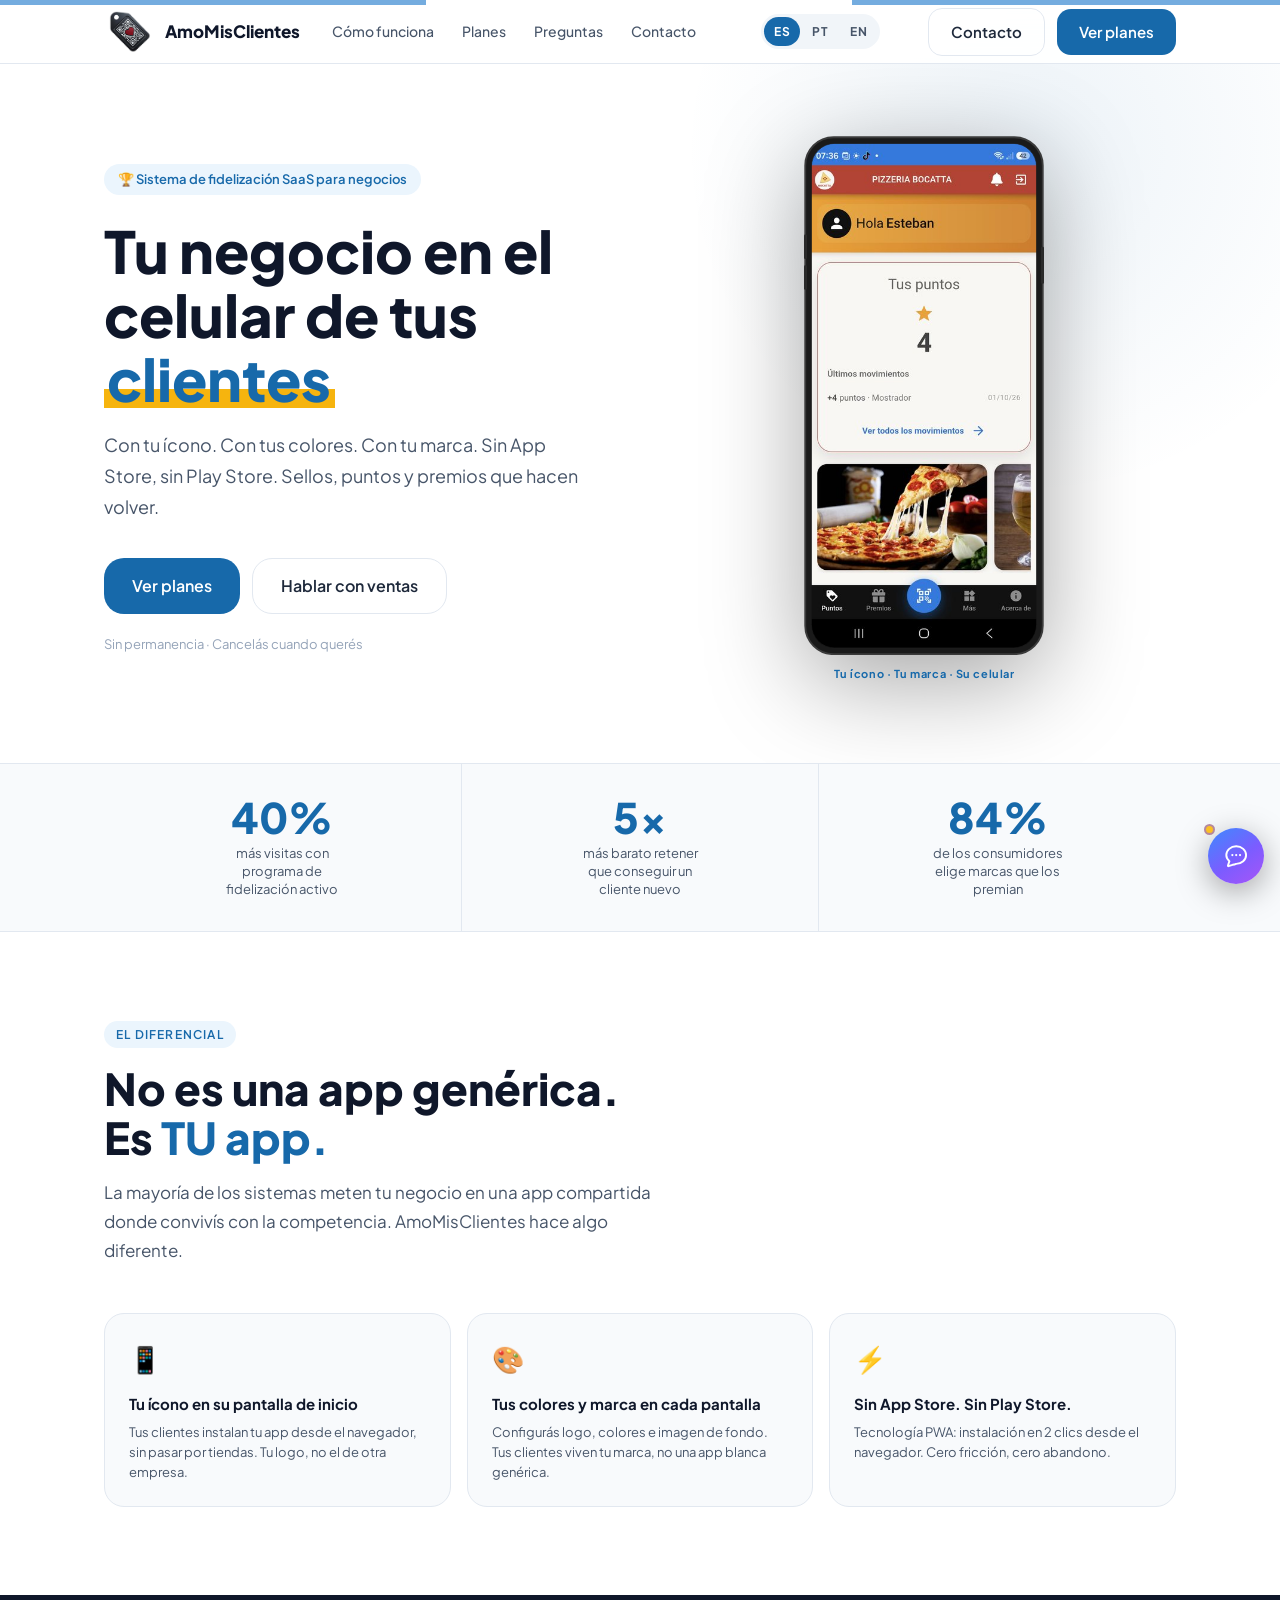
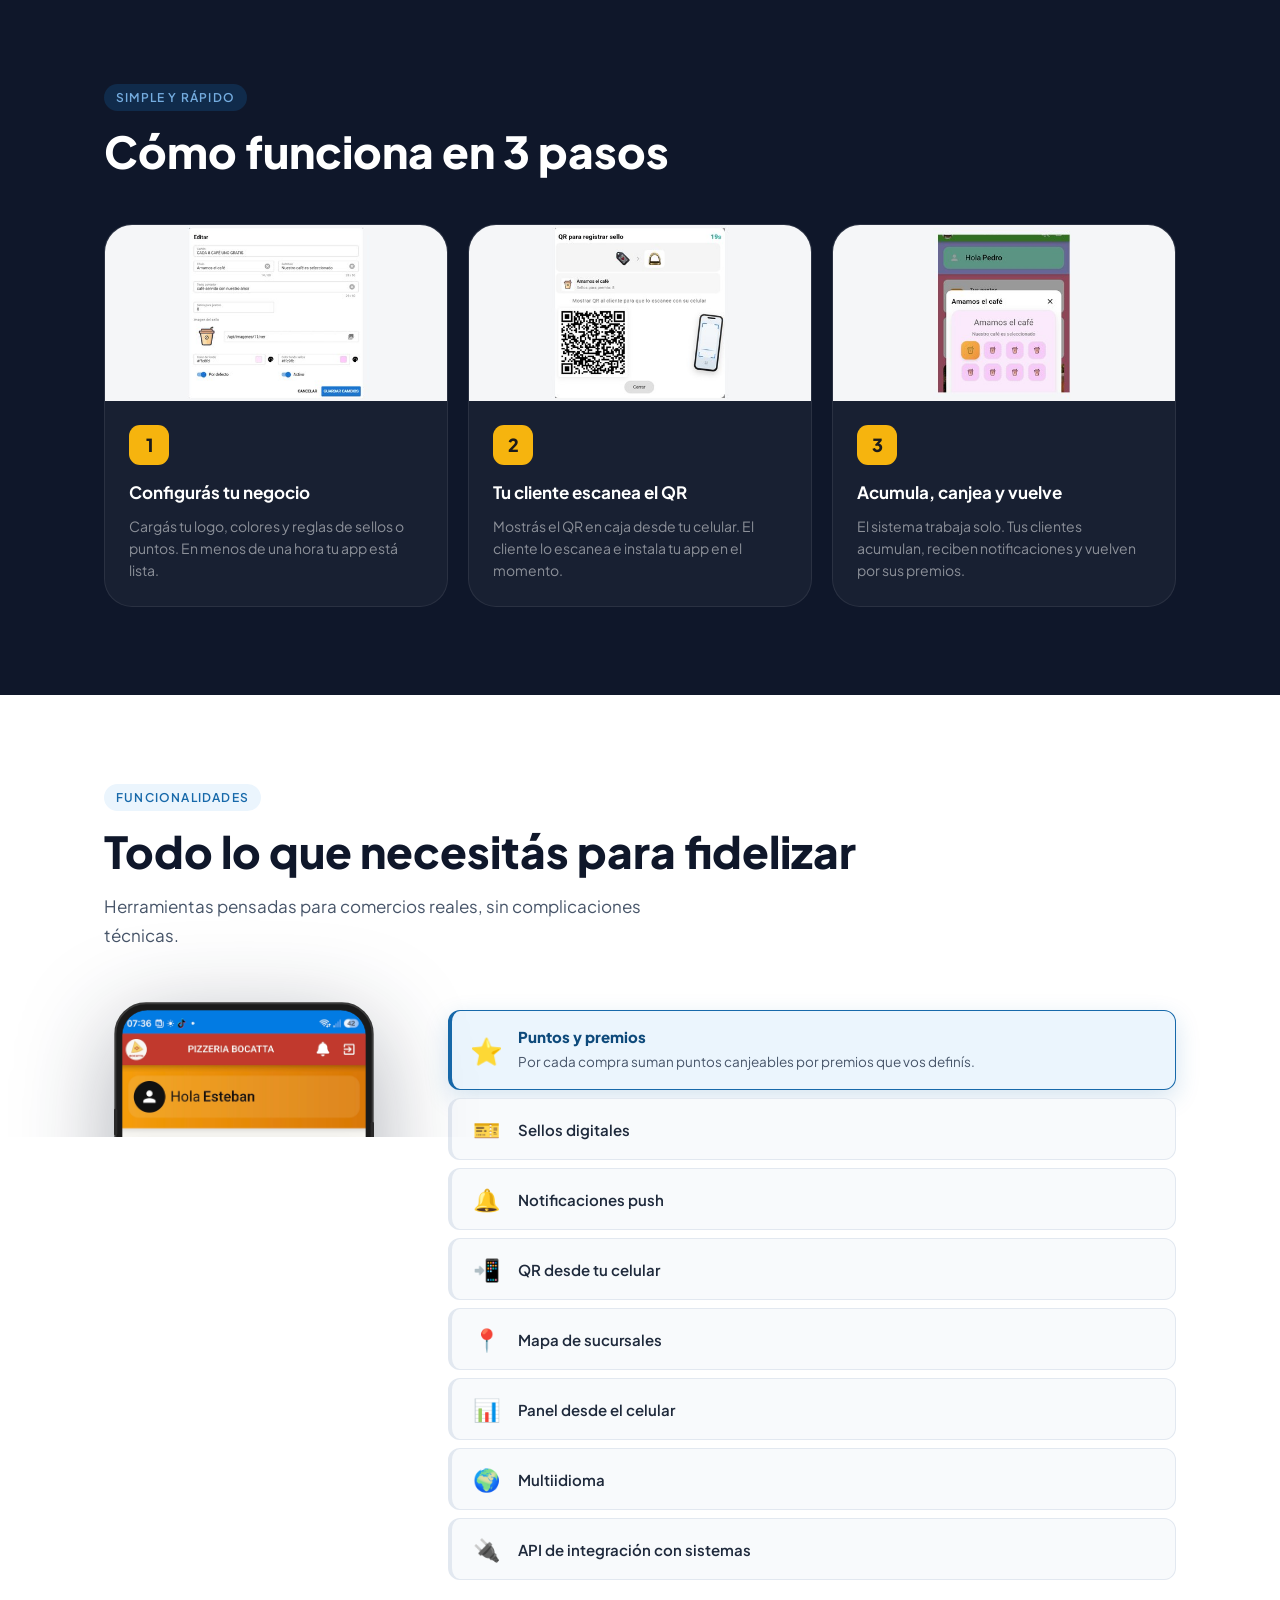
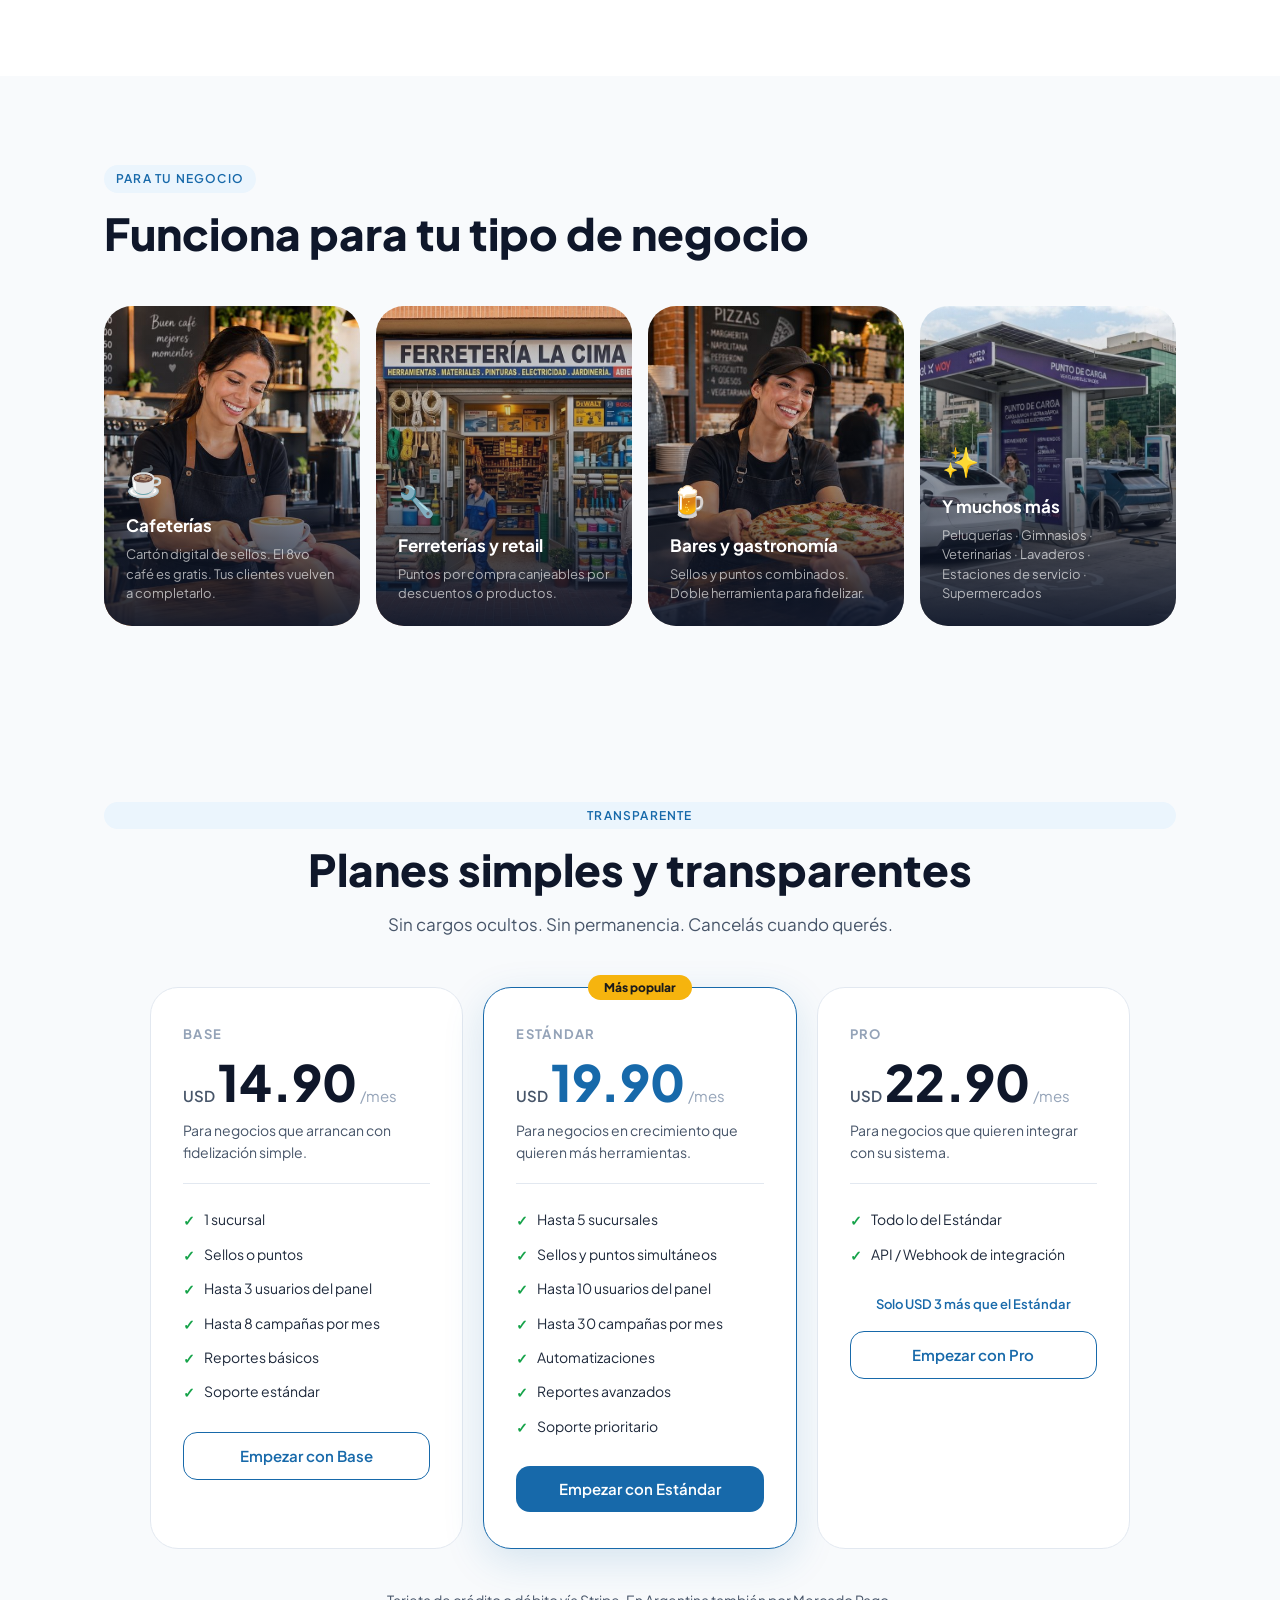
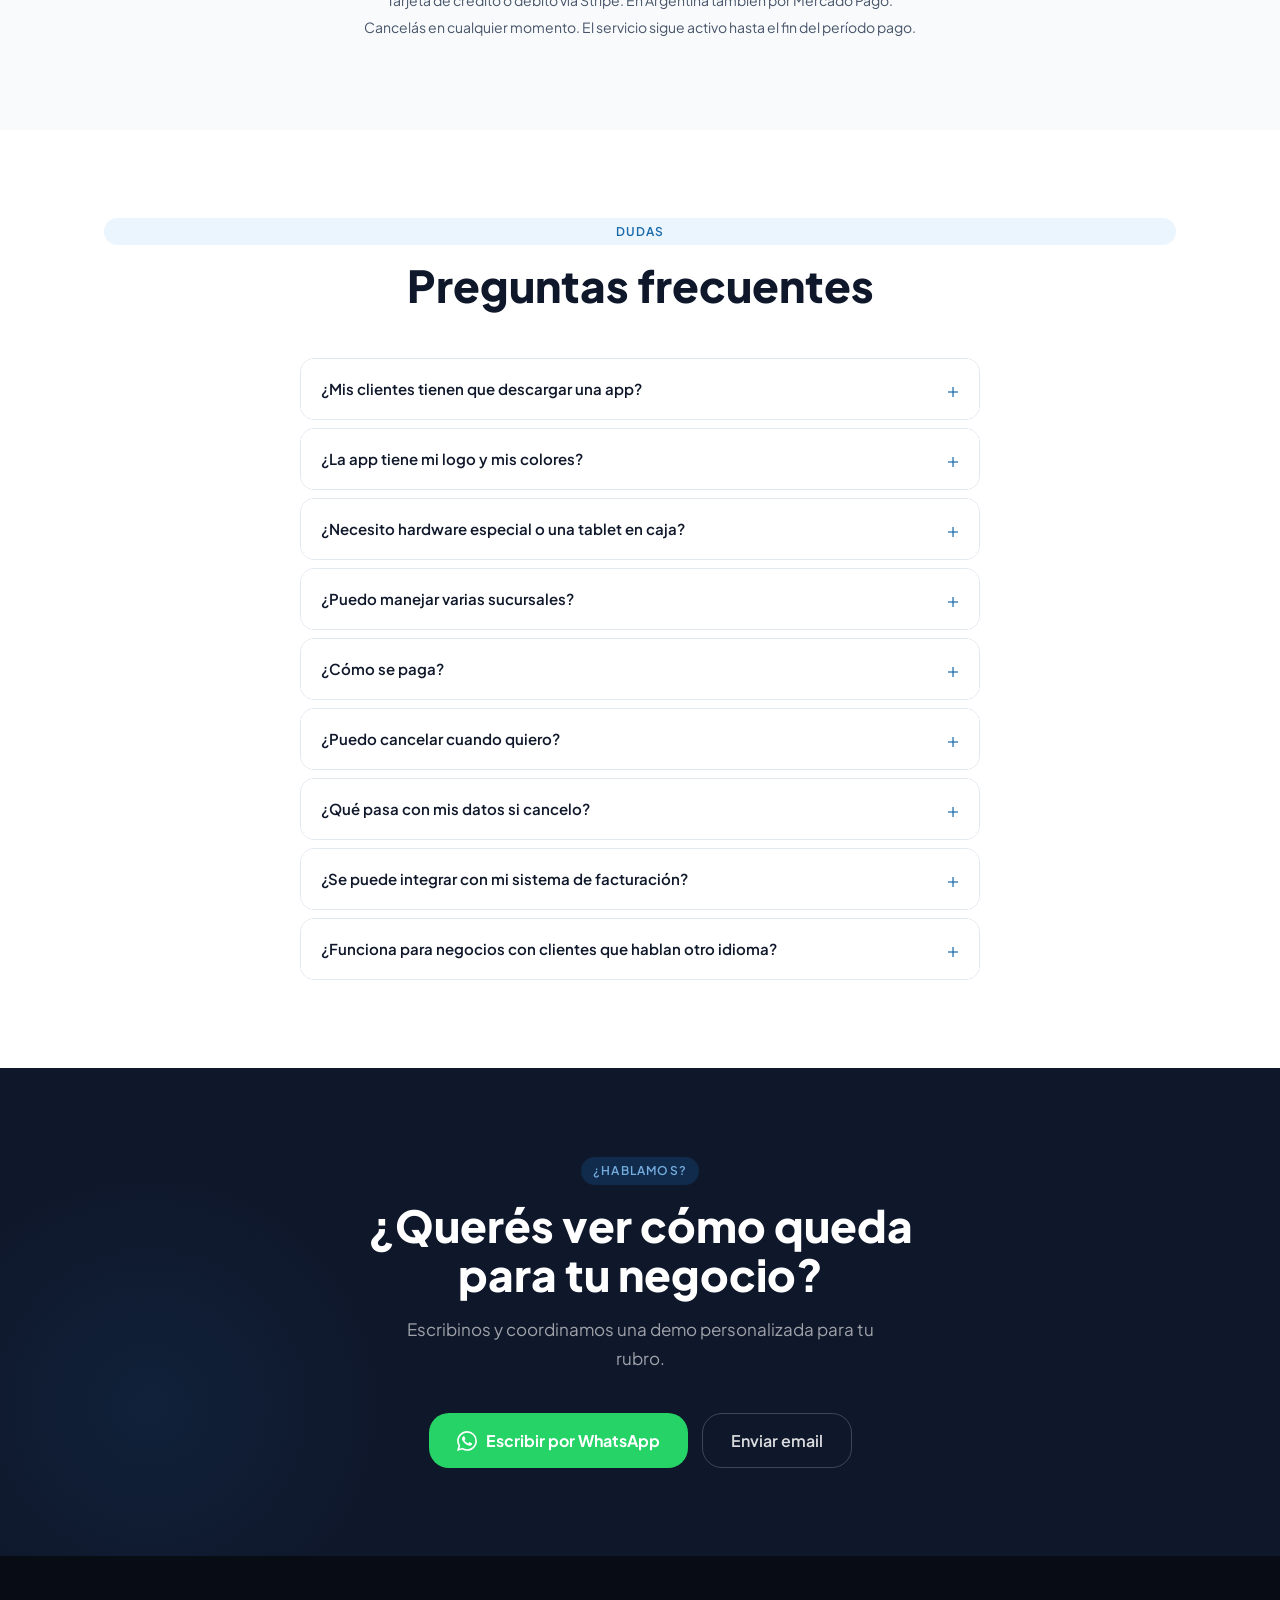
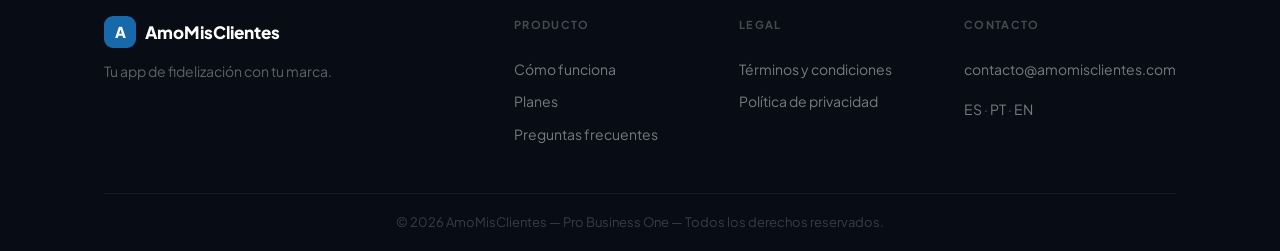
==== commit 395f4f2e: "feat: Cómo funciona multilenguaje (textos es/pt/en) e imágenes por idioma con respaldo al español Co" ====
--- a/index.html
+++ b/index.html
@@ -119,7 +119,7 @@
             <rect x="385" y="180" width="5" height="60" rx="2" fill="#2a2a2a"/>
             <rect x="0" y="160" width="5" height="40" rx="2" fill="#2a2a2a"/>
             <rect x="0" y="210" width="5" height="40" rx="2" fill="#2a2a2a"/>
-            <image href="/imagenes/bocatta_screenshot.jpg" x="12" y="12" width="366" height="820" clip-path="url(#screen-clip)" preserveAspectRatio="xMidYMin slice"/>
+            <image data-i18n-img href="/imagenes/bocatta_screenshot.jpg" x="12" y="12" width="366" height="820" clip-path="url(#screen-clip)" preserveAspectRatio="xMidYMin slice"/>
             <rect x="12" y="12" width="366" height="820" rx="38" ry="38" fill="none" stroke="#222" stroke-width="1"/>
           </svg>
           <div class="phone__label" data-i18n="hero.phoneLabel">Tu ícono · Tu marca · Su celular</div>
@@ -154,7 +154,7 @@
 <section class="diff" id="diferenciador">
   <div class="container">
     <div class="eyebrow" data-i18n="eyebrow.diff">El diferencial</div>
-    <h2 class="section-h" data-i18n="differentiator.title">No es una app genérica.<br>Es <span style="color:var(--brand)">TU app.</span></h2>
+    <h2 class="section-h" data-i18n-html="differentiator.title">No es una app genérica.<br>Es <span style="color:var(--brand)">TU app.</span></h2>
     <p class="section-sub" data-i18n="differentiator.sub">La mayoría de los sistemas meten tu negocio en una app compartida donde convivís con la competencia. AmoMisClientes hace algo diferente.</p>
 
     <div class="diff__points">
@@ -184,7 +184,7 @@
     <h2 class="section-h" style="color:#fff" data-i18n="how.title">Cómo funciona en 3 pasos</h2>
     <div class="how__grid">
       <div class="how__step">
-        <img class="how__step-img" src="/imagenes/carton_configuracion.jpg" data-lightbox alt="Panel de configuración AmoMisClientes"/>
+        <img class="how__step-img" src="/imagenes/carton_configuracion.jpg" data-i18n-img data-lightbox data-i18n-alt="how.step1_alt" alt="Panel de configuración AmoMisClientes"/>
         <div class="how__step-body">
           <div class="how__step-num">1</div>
           <h3 data-i18n="how.step1_title">Configurás tu negocio</h3>
@@ -192,7 +192,7 @@
         </div>
       </div>
       <div class="how__step">
-        <img class="how__step-img" src="/imagenes/sello_escanear.jpg" data-lightbox alt="QR para registrar sello"/>
+        <img class="how__step-img" src="/imagenes/sello_escanear.jpg" data-i18n-img data-lightbox data-i18n-alt="how.step2_alt" alt="QR para registrar sello"/>
         <div class="how__step-body">
           <div class="how__step-num">2</div>
           <h3 data-i18n="how.step2_title">Tu cliente escanea el QR</h3>
@@ -200,7 +200,7 @@
         </div>
       </div>
       <div class="how__step">
-        <img class="how__step-img" src="/imagenes/carton_en_movil.jpg" data-lightbox alt="Cliente con cartón de sellos en su celular"/>
+        <img class="how__step-img" src="/imagenes/carton_en_movil.jpg" data-i18n-img data-lightbox data-i18n-alt="how.step3_alt" alt="Cliente con cartón de sellos en su celular"/>
         <div class="how__step-body">
           <div class="how__step-num">3</div>
           <h3 data-i18n="how.step3_title">Acumula, canjea y vuelve</h3>
@@ -233,7 +233,7 @@
             <rect x="385" y="180" width="5" height="60" rx="2" fill="#2a2a2a"/>
             <rect x="0" y="160" width="5" height="40" rx="2" fill="#2a2a2a"/>
             <rect x="0" y="210" width="5" height="40" rx="2" fill="#2a2a2a"/>
-            <image id="feat-phone-img" href="/imagenes/puntos.jpg" x="12" y="12" width="366" height="820" clip-path="url(#feat-screen-clip)" preserveAspectRatio="xMidYMin slice"/>
+            <image id="feat-phone-img" data-i18n-img href="/imagenes/puntos.jpg" x="12" y="12" width="366" height="820" clip-path="url(#feat-screen-clip)" preserveAspectRatio="xMidYMin slice"/>
             <rect x="12" y="12" width="366" height="820" rx="38" ry="38" fill="none" stroke="#222" stroke-width="1"/>
           </svg>
         </div>
@@ -540,7 +540,8 @@
       items.forEach(function(b){b.classList.remove("active");});
       btn.classList.add("active");
       if(phoneImg && featImgs[i]){
-        phoneImg.setAttribute("href",featImgs[i]);
+        phoneImg.setAttribute("data-img-base",featImgs[i]);
+        if(window.amoI18n&&window.amoI18n.applyImages){window.amoI18n.applyImages();}else{phoneImg.setAttribute("href",featImgs[i]);}
       }
     });
   });
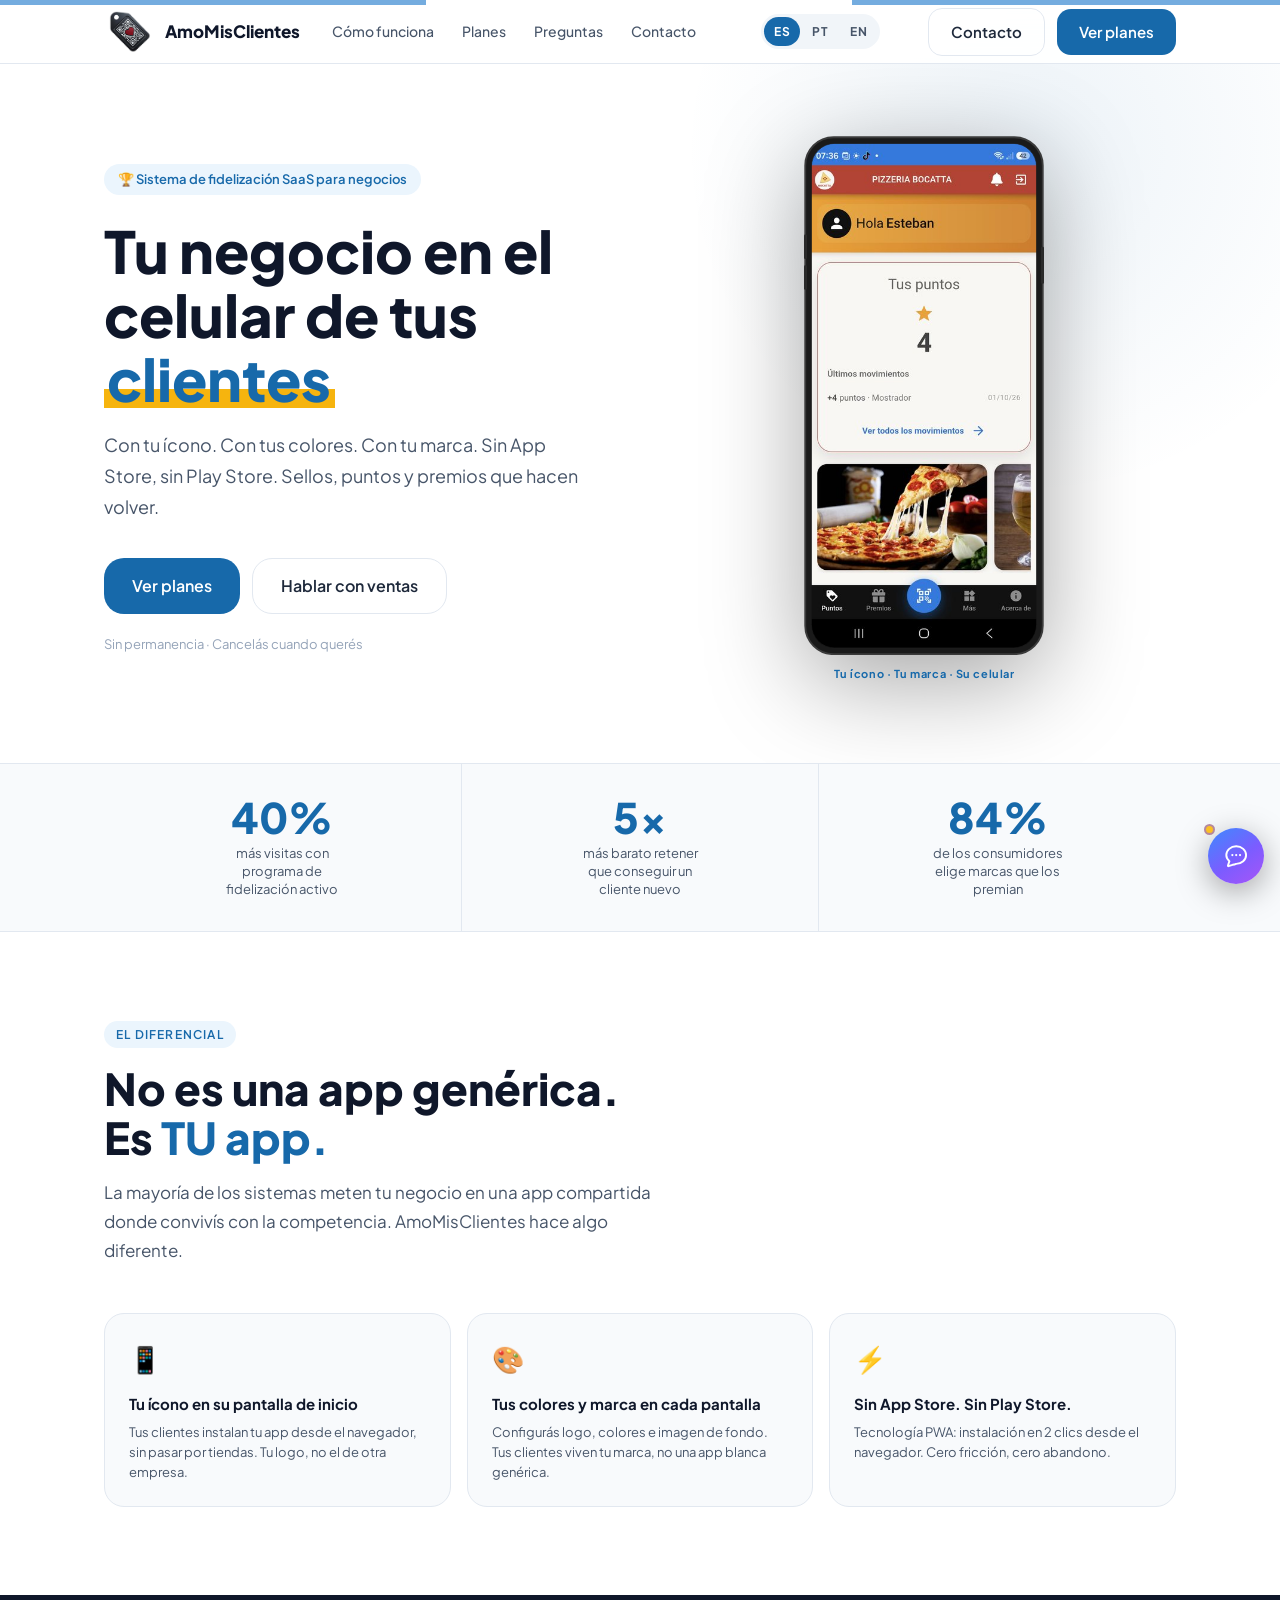
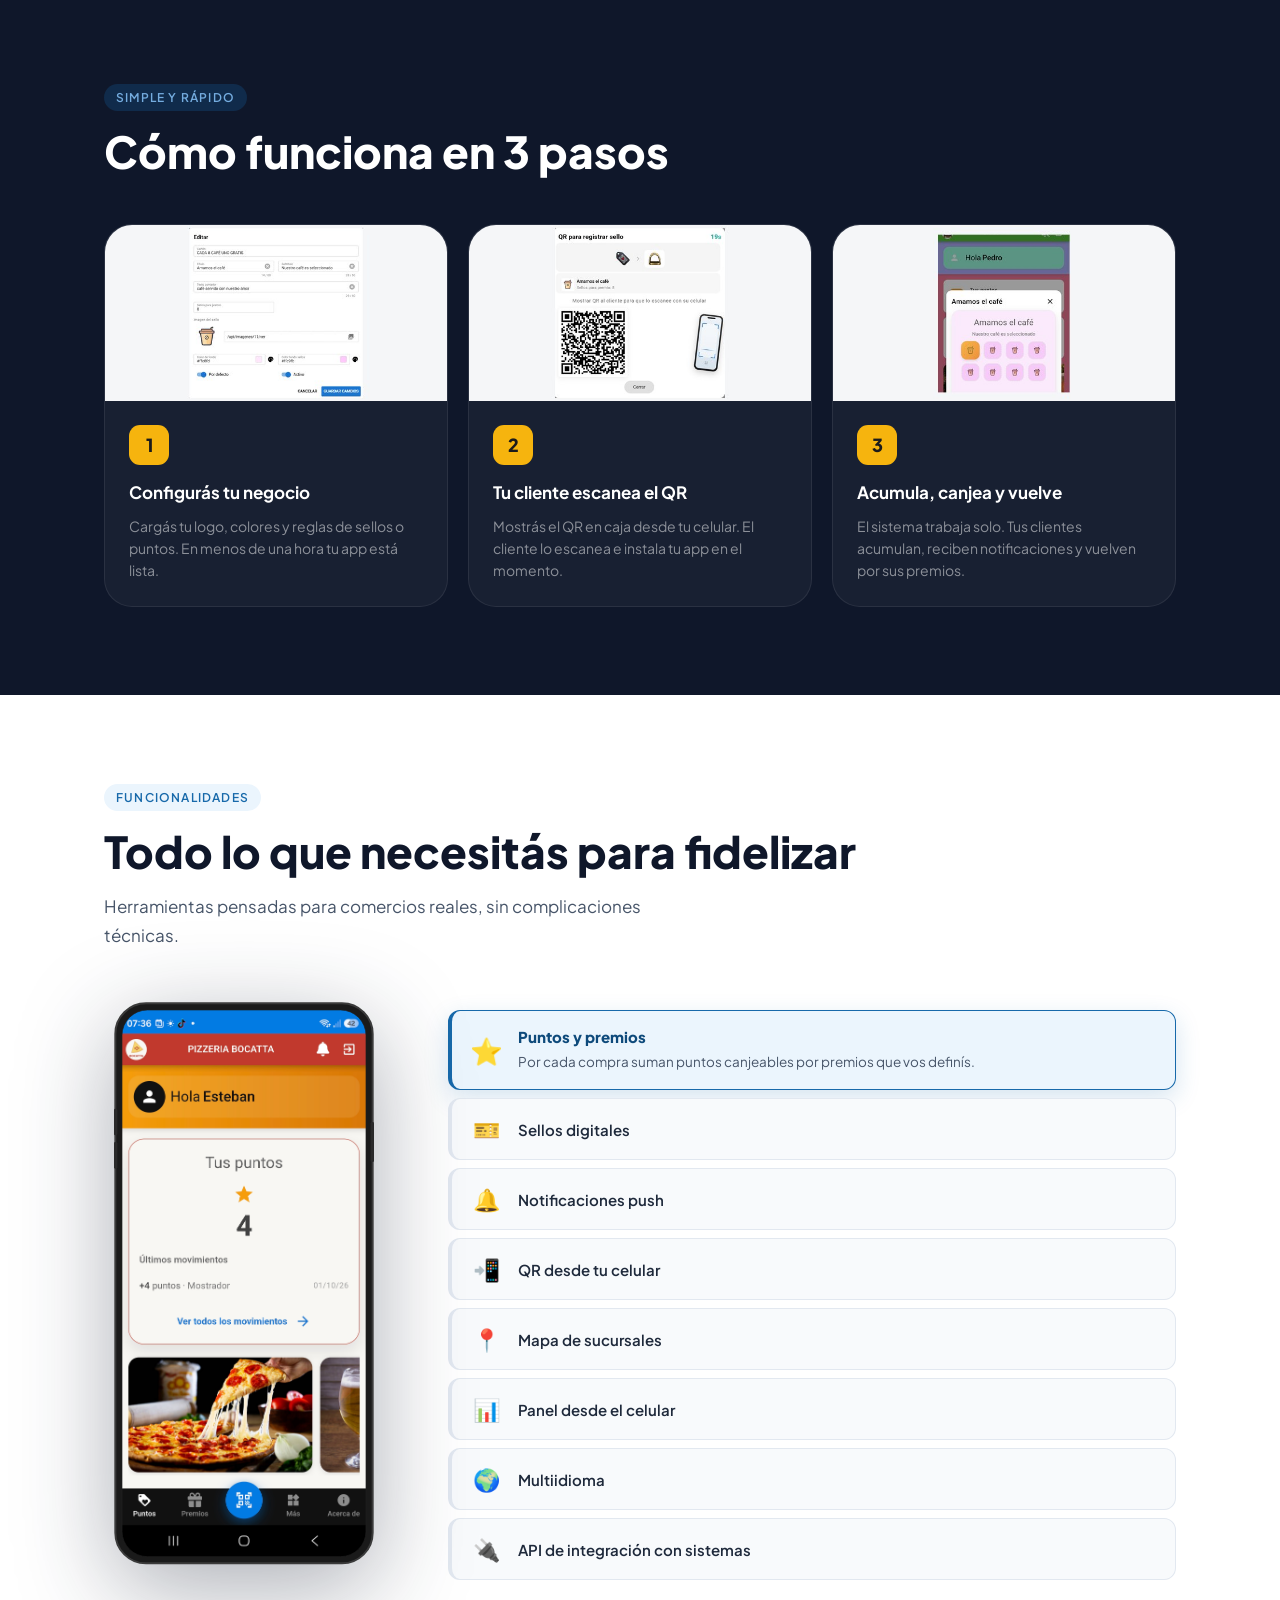
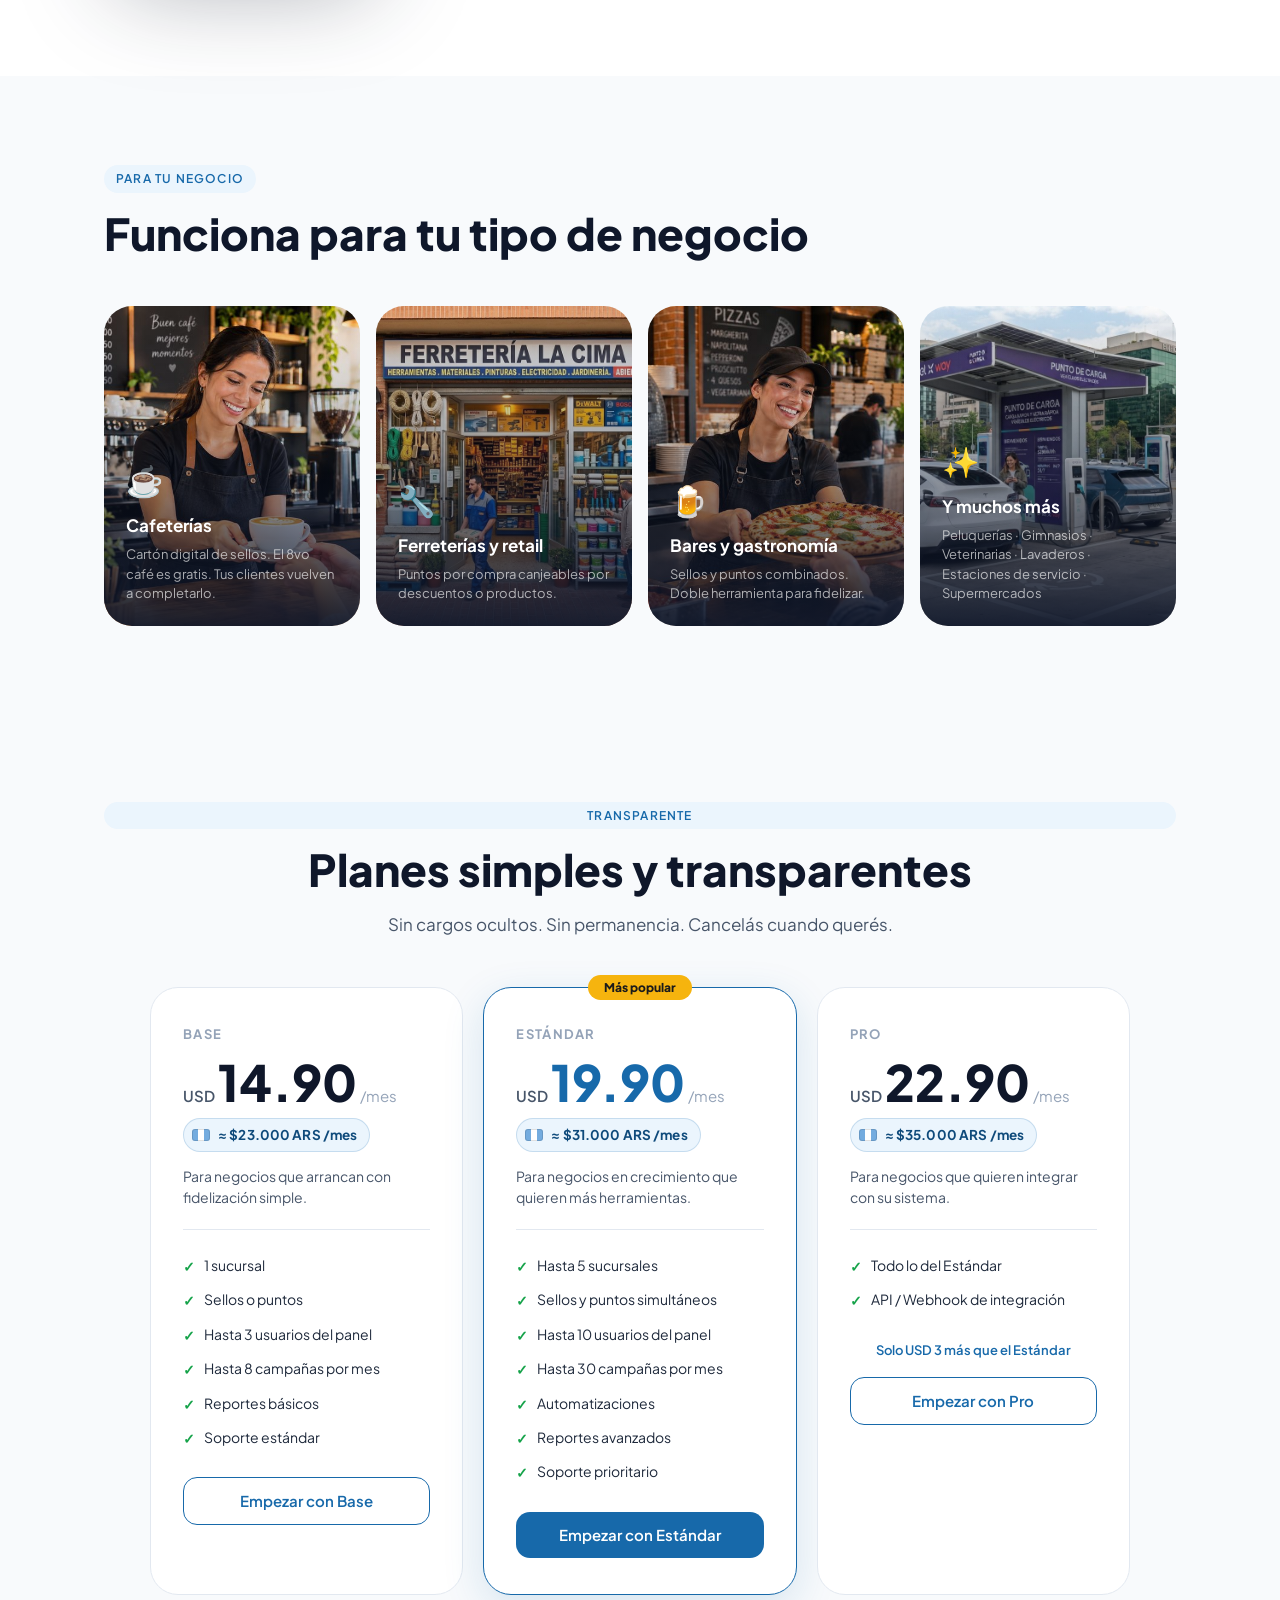
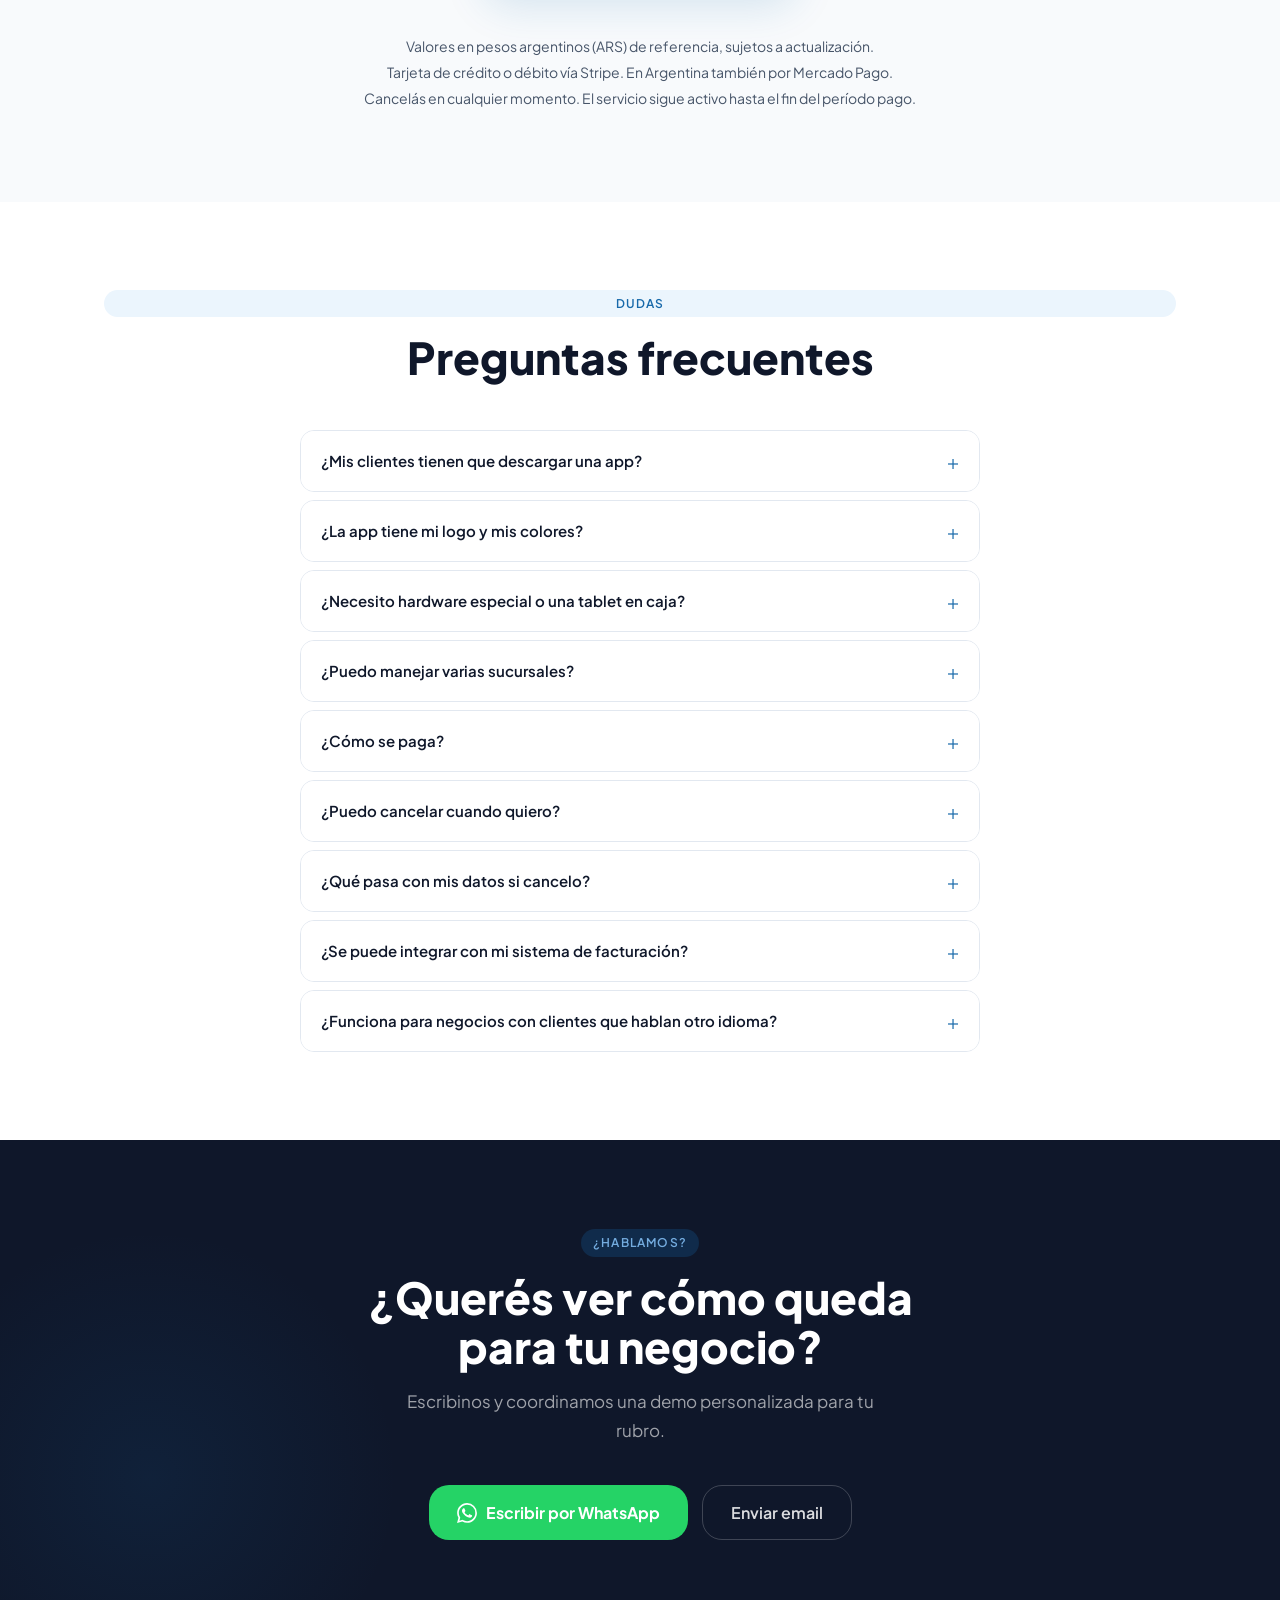
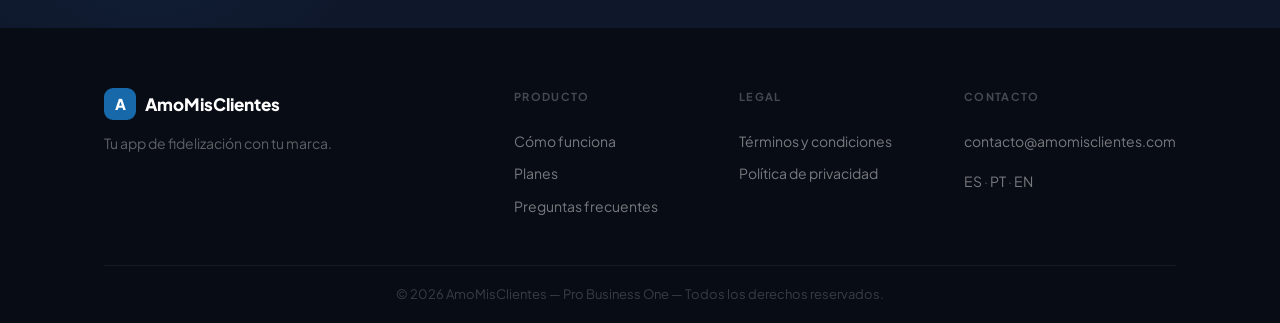
==== commit 8133a828: "feat: precios en pesos argentinos (referencia) bajo cada plan Co-Authored-By: Claude Sonnet 5.5 <nor" ====
--- a/index.html
+++ b/index.html
@@ -31,8 +31,8 @@
   <link rel="preconnect" href="https://fonts.googleapis.com"/>
   <link rel="preconnect" href="https://fonts.gstatic.com" crossorigin/>
   <link href="https://fonts.googleapis.com/css2?family=Plus+Jakarta+Sans:wght@400;500;600;700;800&display=swap" rel="stylesheet"/>
-  <link rel="stylesheet" href="css/theme.css?v=20261104"/>
-  <link rel="stylesheet" href="css/styles.css?v=20261104"/>
+  <link rel="stylesheet" href="css/theme.css?v=20261110"/>
+  <link rel="stylesheet" href="css/styles.css?v=20261110"/>
   <link rel="stylesheet" href="css/chat.css?v=20261013b"/>
   <!-- Favicon -->
   <link rel="icon" type="image/x-icon" href="favicon.ico"/>
@@ -344,6 +344,7 @@
           <span class="plan__amt" data-i18n="pricing.base_price">14.90</span>
           <span class="plan__per">/<span data-i18n="pricing.monthly">mes</span></span>
         </div>
+        <div class="plan__ars" data-i18n="pricing.base_ars">≈ $23.000 ARS /mes</div>
         <p class="plan__desc" data-i18n="pricing.base_desc">Para negocios que arrancan con fidelización simple.</p>
         <ul class="plan__list">
           <li><span class="checkmark">✓</span><span data-i18n="pricing.base_f1">1 sucursal</span></li>
@@ -364,6 +365,7 @@
           <span class="plan__amt" data-i18n="pricing.std_price">19.90</span>
           <span class="plan__per">/<span data-i18n="pricing.monthly">mes</span></span>
         </div>
+        <div class="plan__ars" data-i18n="pricing.std_ars">≈ $31.000 ARS /mes</div>
         <p class="plan__desc" data-i18n="pricing.std_desc">Para negocios en crecimiento que quieren más herramientas.</p>
         <ul class="plan__list">
           <li><span class="checkmark">✓</span><span data-i18n="pricing.std_f1">Hasta 5 sucursales</span></li>
@@ -384,6 +386,7 @@
           <span class="plan__amt" data-i18n="pricing.pro_price">22.90</span>
           <span class="plan__per">/<span data-i18n="pricing.monthly">mes</span></span>
         </div>
+        <div class="plan__ars" data-i18n="pricing.pro_ars">≈ $35.000 ARS /mes</div>
         <p class="plan__desc" data-i18n="pricing.pro_desc">Para negocios que quieren integrar con su sistema.</p>
         <ul class="plan__list">
           <li><span class="checkmark">✓</span><span data-i18n="pricing.pro_f1">Todo lo del Estándar</span></li>
@@ -394,6 +397,7 @@
       </div>
     </div>
     <div class="pricing__note">
+      <p class="pricing__ars-note" data-i18n="pricing.ars_note">Valores en pesos argentinos (ARS) de referencia, sujetos a actualización.</p>
       <p data-i18n="pricing.payment_text">Tarjeta de crédito o débito vía Stripe. En Argentina también por Mercado Pago.</p>
       <p data-i18n="pricing.cancel_text">Cancelás en cualquier momento. El servicio sigue activo hasta el fin del período pago.</p>
     </div>
--- a/css/styles.css
+++ b/css/styles.css
@@ -301,6 +301,11 @@
 .plan__amt{font-family:'Plus Jakarta Sans',sans-serif;font-size:50px;font-weight:800;color:var(--navy);line-height:1}
 .plan--featured .plan__amt{color:var(--brand)}
 .plan__per{font-size:15px;color:var(--gray-400)}
+.plan__price{margin-bottom:10px}
+.plan__ars{display:inline-flex;align-items:center;gap:8px;margin-bottom:14px;padding:5px 12px 5px 8px;background:var(--brand-light);color:var(--brand-dark);border:1px solid rgba(var(--brand-rgb),.18);border-radius:var(--r-full);font-size:13.5px;font-weight:700;letter-spacing:.01em}
+.plan__ars::before{content:"";width:18px;height:12px;border-radius:3px;background:var(--stripe);box-shadow:0 0 0 1px rgba(0,0,0,.12) inset}
+.plan__ars:empty,.pricing__ars-note:empty{display:none}
+.pricing__ars-note{font-size:13px;color:var(--gray-400)}
 .plan__desc{font-size:14px;color:var(--gray-600);margin-bottom:24px;padding-bottom:20px;border-bottom:1px solid var(--gray-200);line-height:1.55}
 .plan__list{display:flex;flex-direction:column;gap:11px;margin-bottom:28px}
 .plan__list li{display:flex;align-items:flex-start;gap:9px;font-size:14px;color:var(--gray-800)}
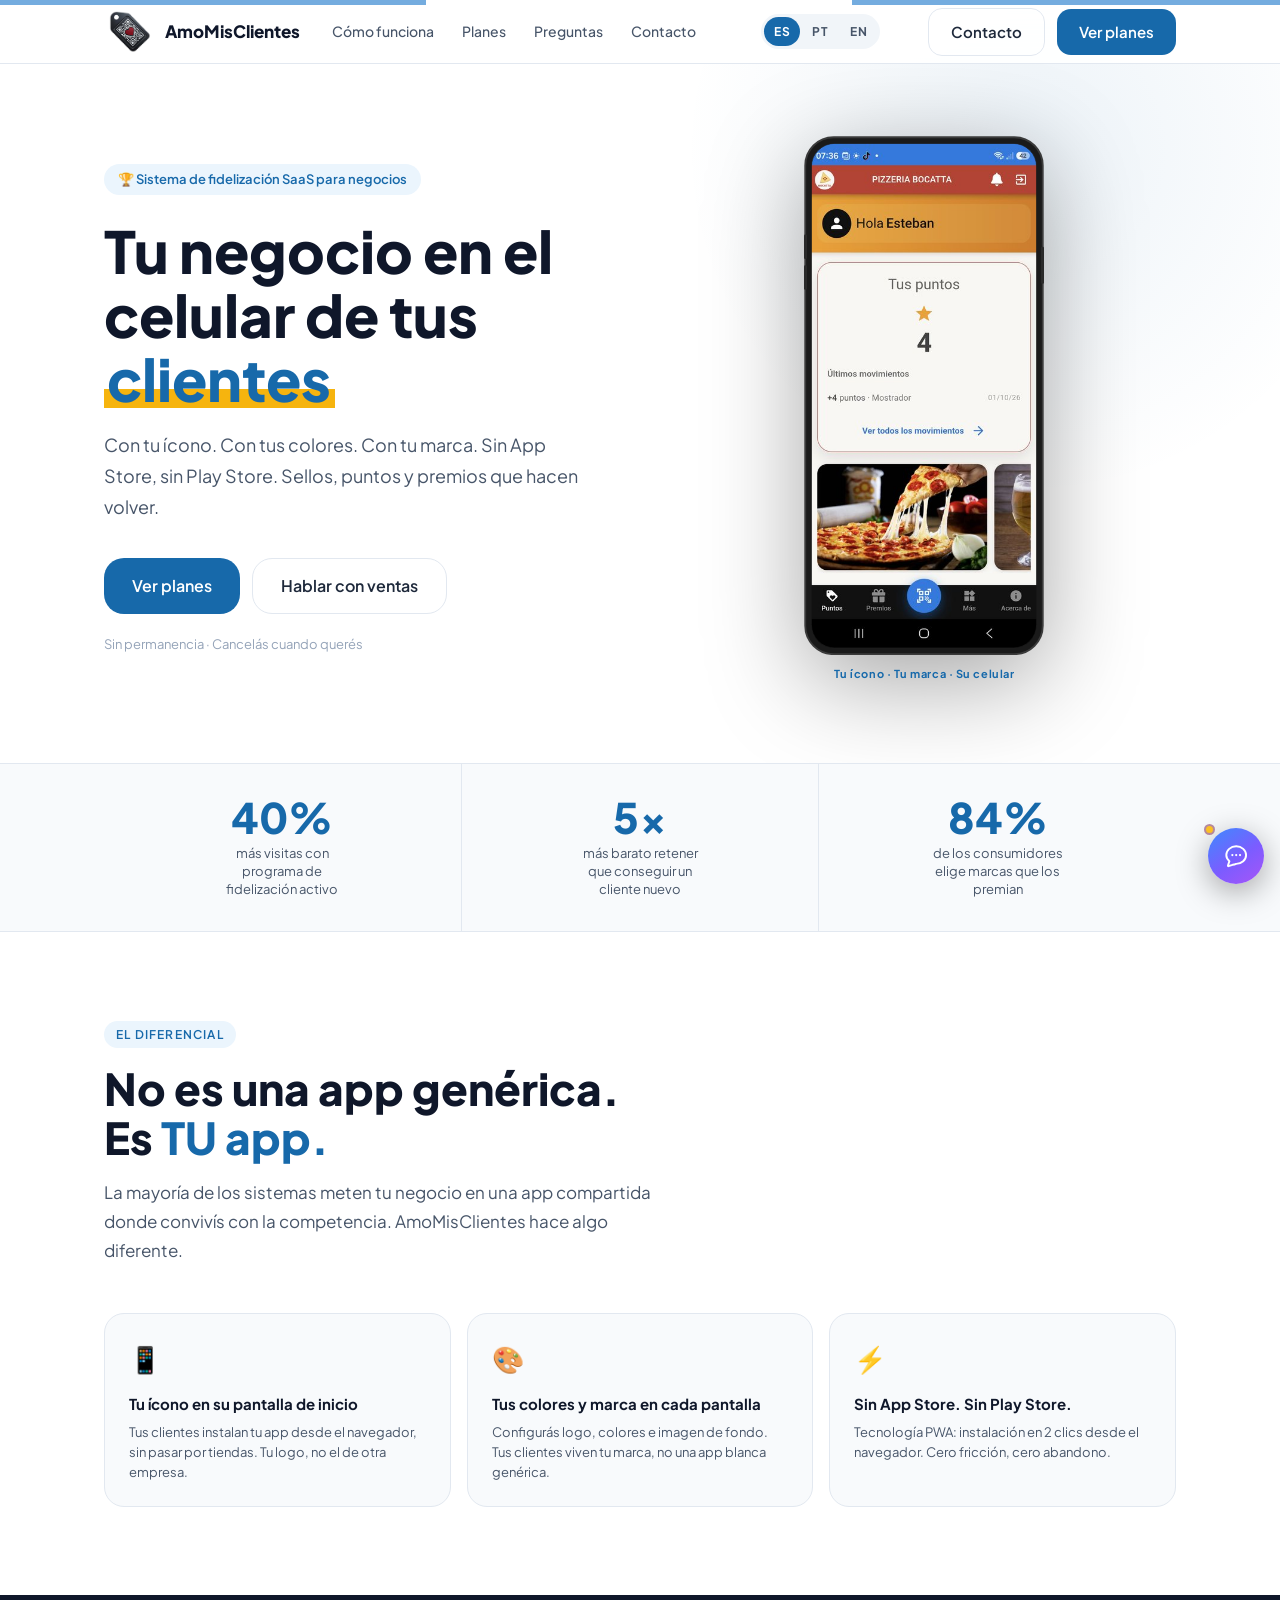
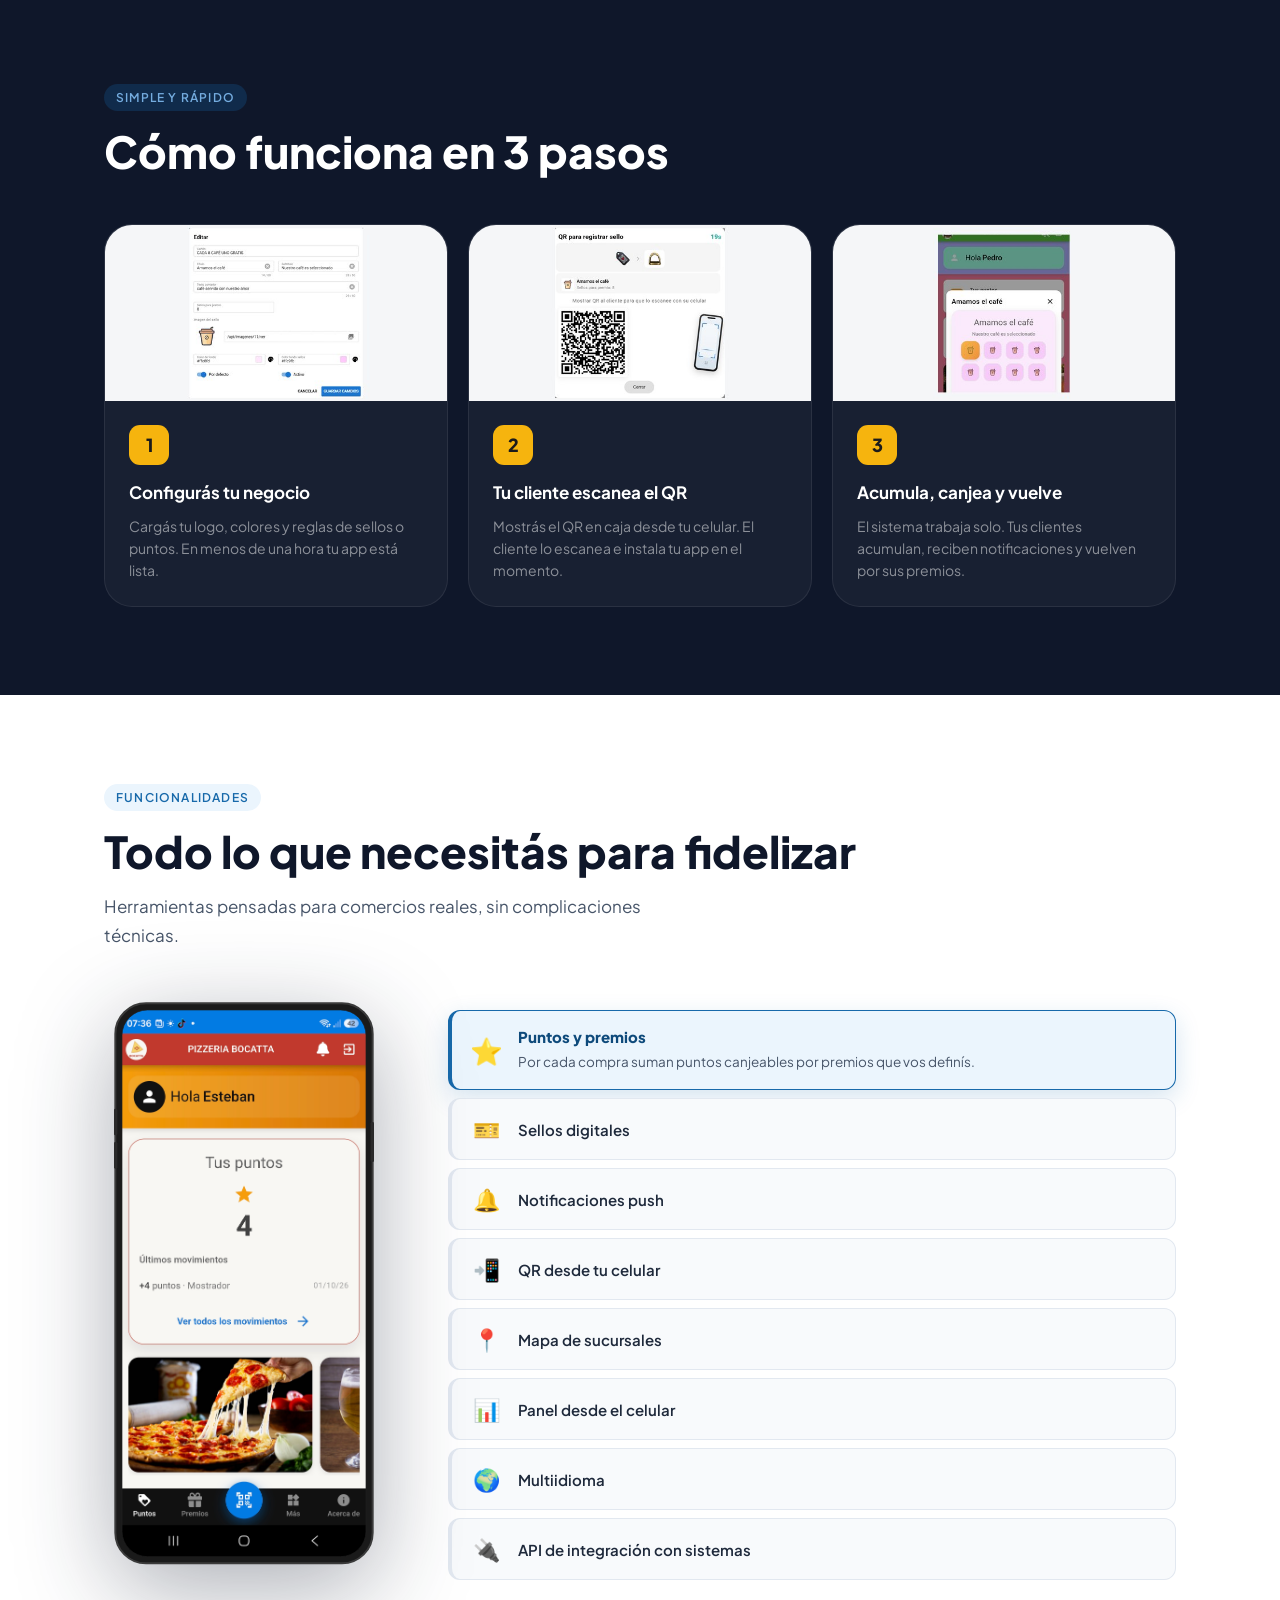
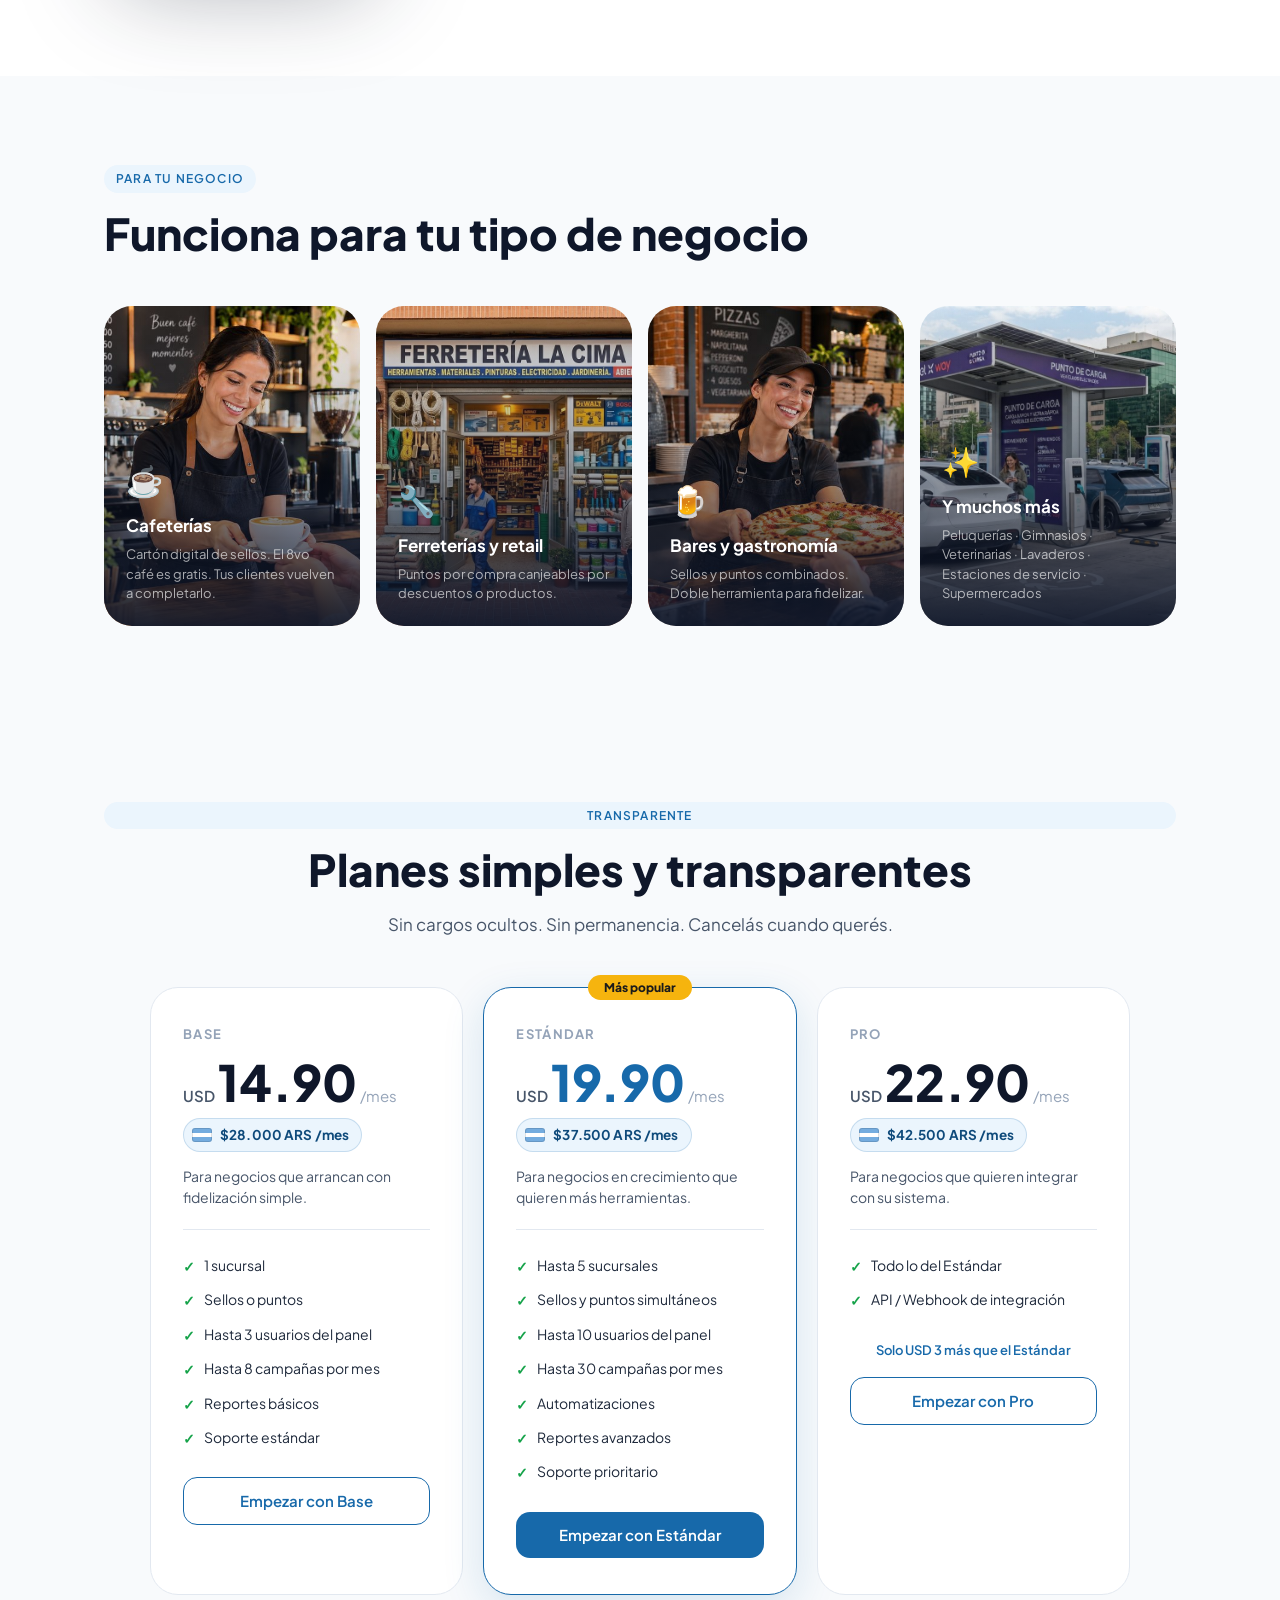
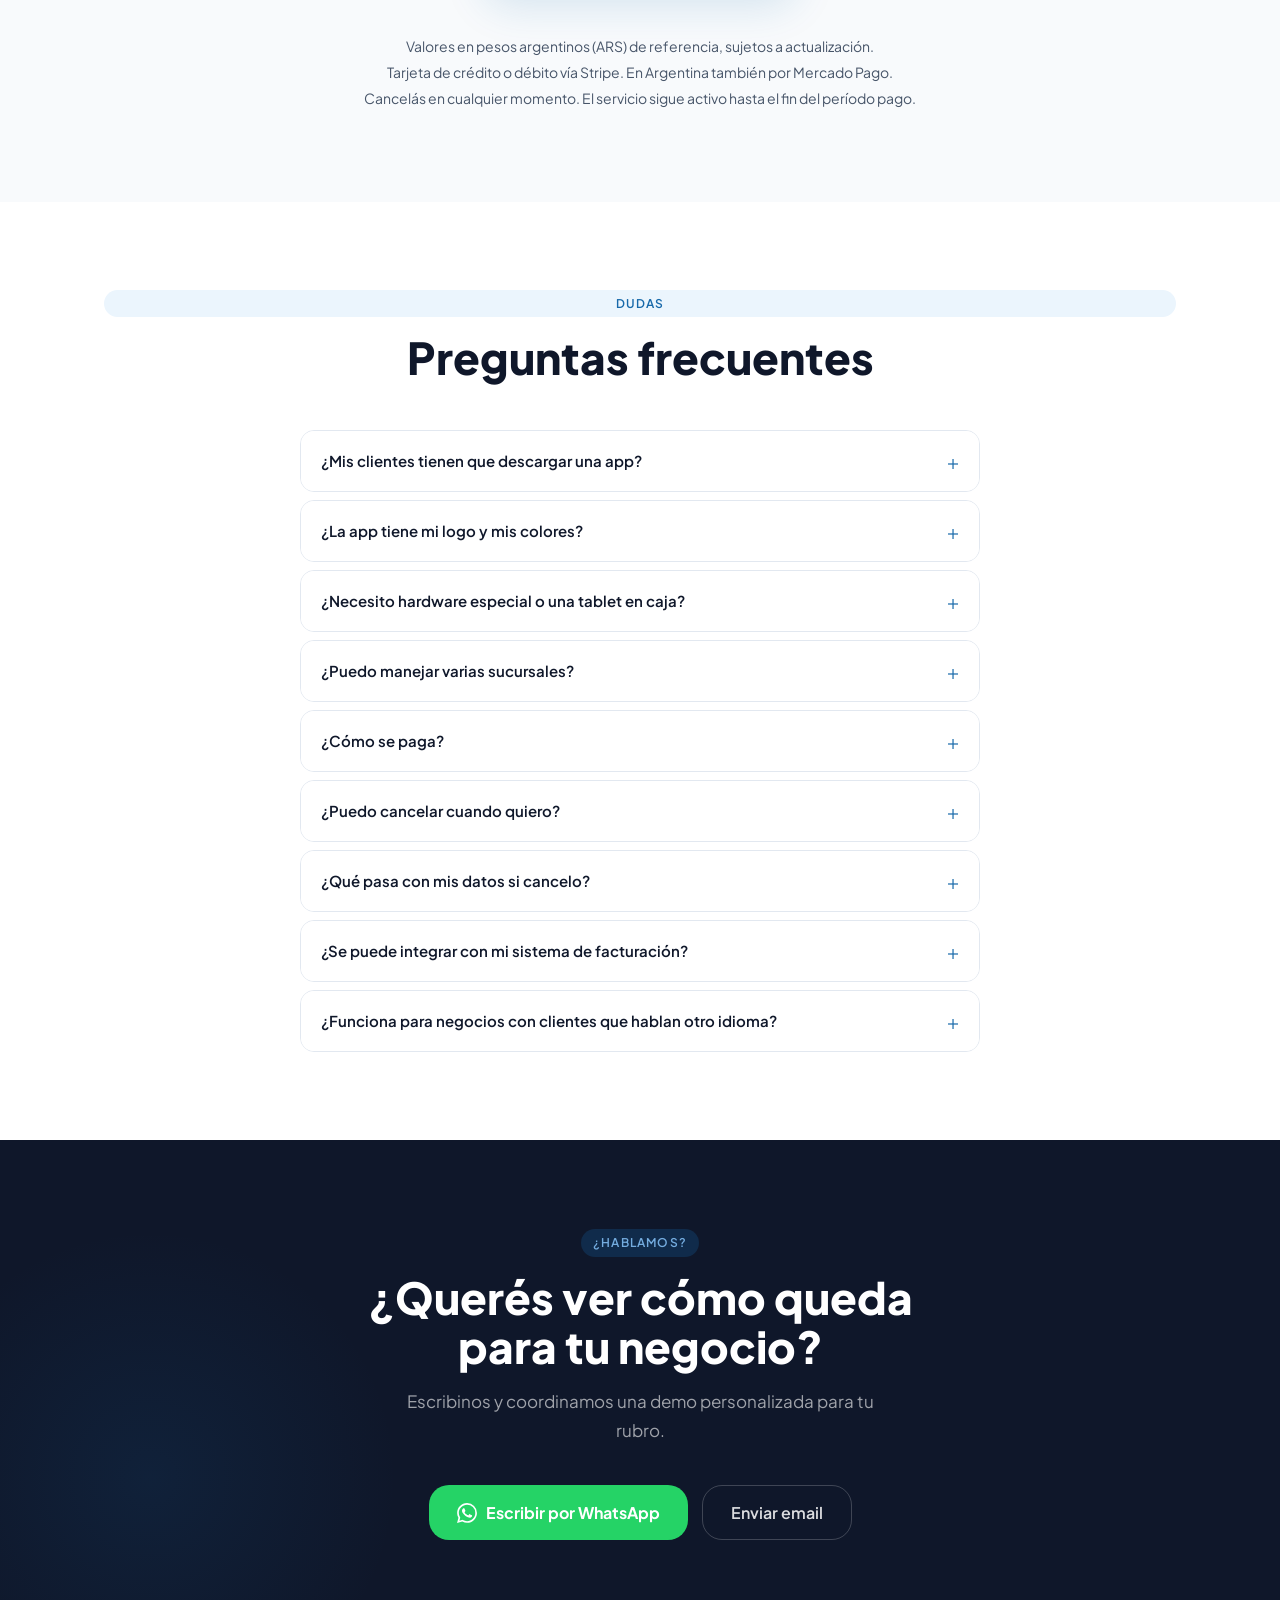
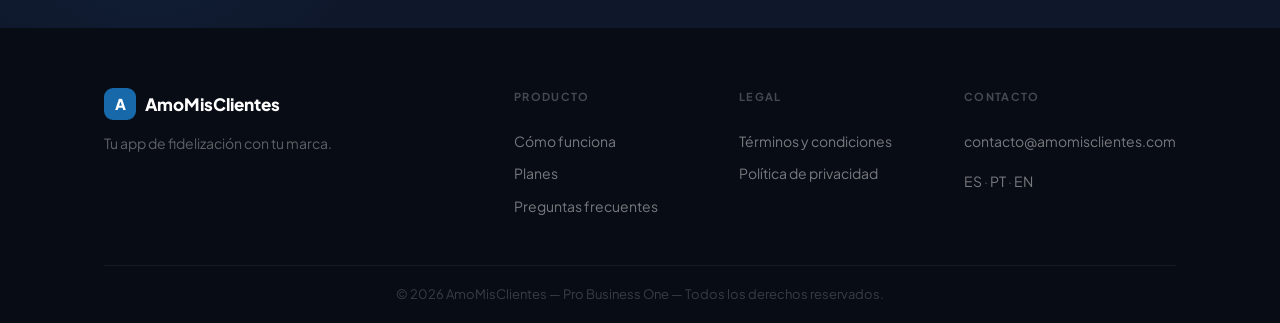
==== commit 0df66bb4: "precios pesos Argentinos v2" ====
--- a/index.html
+++ b/index.html
@@ -32,7 +32,7 @@
   <link rel="preconnect" href="https://fonts.gstatic.com" crossorigin/>
   <link href="https://fonts.googleapis.com/css2?family=Plus+Jakarta+Sans:wght@400;500;600;700;800&display=swap" rel="stylesheet"/>
   <link rel="stylesheet" href="css/theme.css?v=20261110"/>
-  <link rel="stylesheet" href="css/styles.css?v=20261110"/>
+  <link rel="stylesheet" href="css/styles.css?v=20261111"/>
   <link rel="stylesheet" href="css/chat.css?v=20261013b"/>
   <!-- Favicon -->
   <link rel="icon" type="image/x-icon" href="favicon.ico"/>
@@ -344,7 +344,7 @@
           <span class="plan__amt" data-i18n="pricing.base_price">14.90</span>
           <span class="plan__per">/<span data-i18n="pricing.monthly">mes</span></span>
         </div>
-        <div class="plan__ars" data-i18n="pricing.base_ars">≈ $23.000 ARS /mes</div>
+        <div class="plan__ars" data-i18n="pricing.base_ars">$28.000 ARS /mes</div>
         <p class="plan__desc" data-i18n="pricing.base_desc">Para negocios que arrancan con fidelización simple.</p>
         <ul class="plan__list">
           <li><span class="checkmark">✓</span><span data-i18n="pricing.base_f1">1 sucursal</span></li>
@@ -365,7 +365,7 @@
           <span class="plan__amt" data-i18n="pricing.std_price">19.90</span>
           <span class="plan__per">/<span data-i18n="pricing.monthly">mes</span></span>
         </div>
-        <div class="plan__ars" data-i18n="pricing.std_ars">≈ $31.000 ARS /mes</div>
+        <div class="plan__ars" data-i18n="pricing.std_ars">$37.500 ARS /mes</div>
         <p class="plan__desc" data-i18n="pricing.std_desc">Para negocios en crecimiento que quieren más herramientas.</p>
         <ul class="plan__list">
           <li><span class="checkmark">✓</span><span data-i18n="pricing.std_f1">Hasta 5 sucursales</span></li>
@@ -386,7 +386,7 @@
           <span class="plan__amt" data-i18n="pricing.pro_price">22.90</span>
           <span class="plan__per">/<span data-i18n="pricing.monthly">mes</span></span>
         </div>
-        <div class="plan__ars" data-i18n="pricing.pro_ars">≈ $35.000 ARS /mes</div>
+        <div class="plan__ars" data-i18n="pricing.pro_ars">$42.500 ARS /mes</div>
         <p class="plan__desc" data-i18n="pricing.pro_desc">Para negocios que quieren integrar con su sistema.</p>
         <ul class="plan__list">
           <li><span class="checkmark">✓</span><span data-i18n="pricing.pro_f1">Todo lo del Estándar</span></li>
--- a/css/styles.css
+++ b/css/styles.css
@@ -303,7 +303,7 @@
 .plan__per{font-size:15px;color:var(--gray-400)}
 .plan__price{margin-bottom:10px}
 .plan__ars{display:inline-flex;align-items:center;gap:8px;margin-bottom:14px;padding:5px 12px 5px 8px;background:var(--brand-light);color:var(--brand-dark);border:1px solid rgba(var(--brand-rgb),.18);border-radius:var(--r-full);font-size:13.5px;font-weight:700;letter-spacing:.01em}
-.plan__ars::before{content:"";width:18px;height:12px;border-radius:3px;background:var(--stripe);box-shadow:0 0 0 1px rgba(0,0,0,.12) inset}
+.plan__ars::before{content:"";width:20px;height:14px;border-radius:3px;background:linear-gradient(180deg,#74ACDF 0 33.33%,#fff 33.33% 66.66%,#74ACDF 66.66% 100%);box-shadow:0 0 0 1px rgba(0,0,0,.12) inset}
 .plan__ars:empty,.pricing__ars-note:empty{display:none}
 .pricing__ars-note{font-size:13px;color:var(--gray-400)}
 .plan__desc{font-size:14px;color:var(--gray-600);margin-bottom:24px;padding-bottom:20px;border-bottom:1px solid var(--gray-200);line-height:1.55}
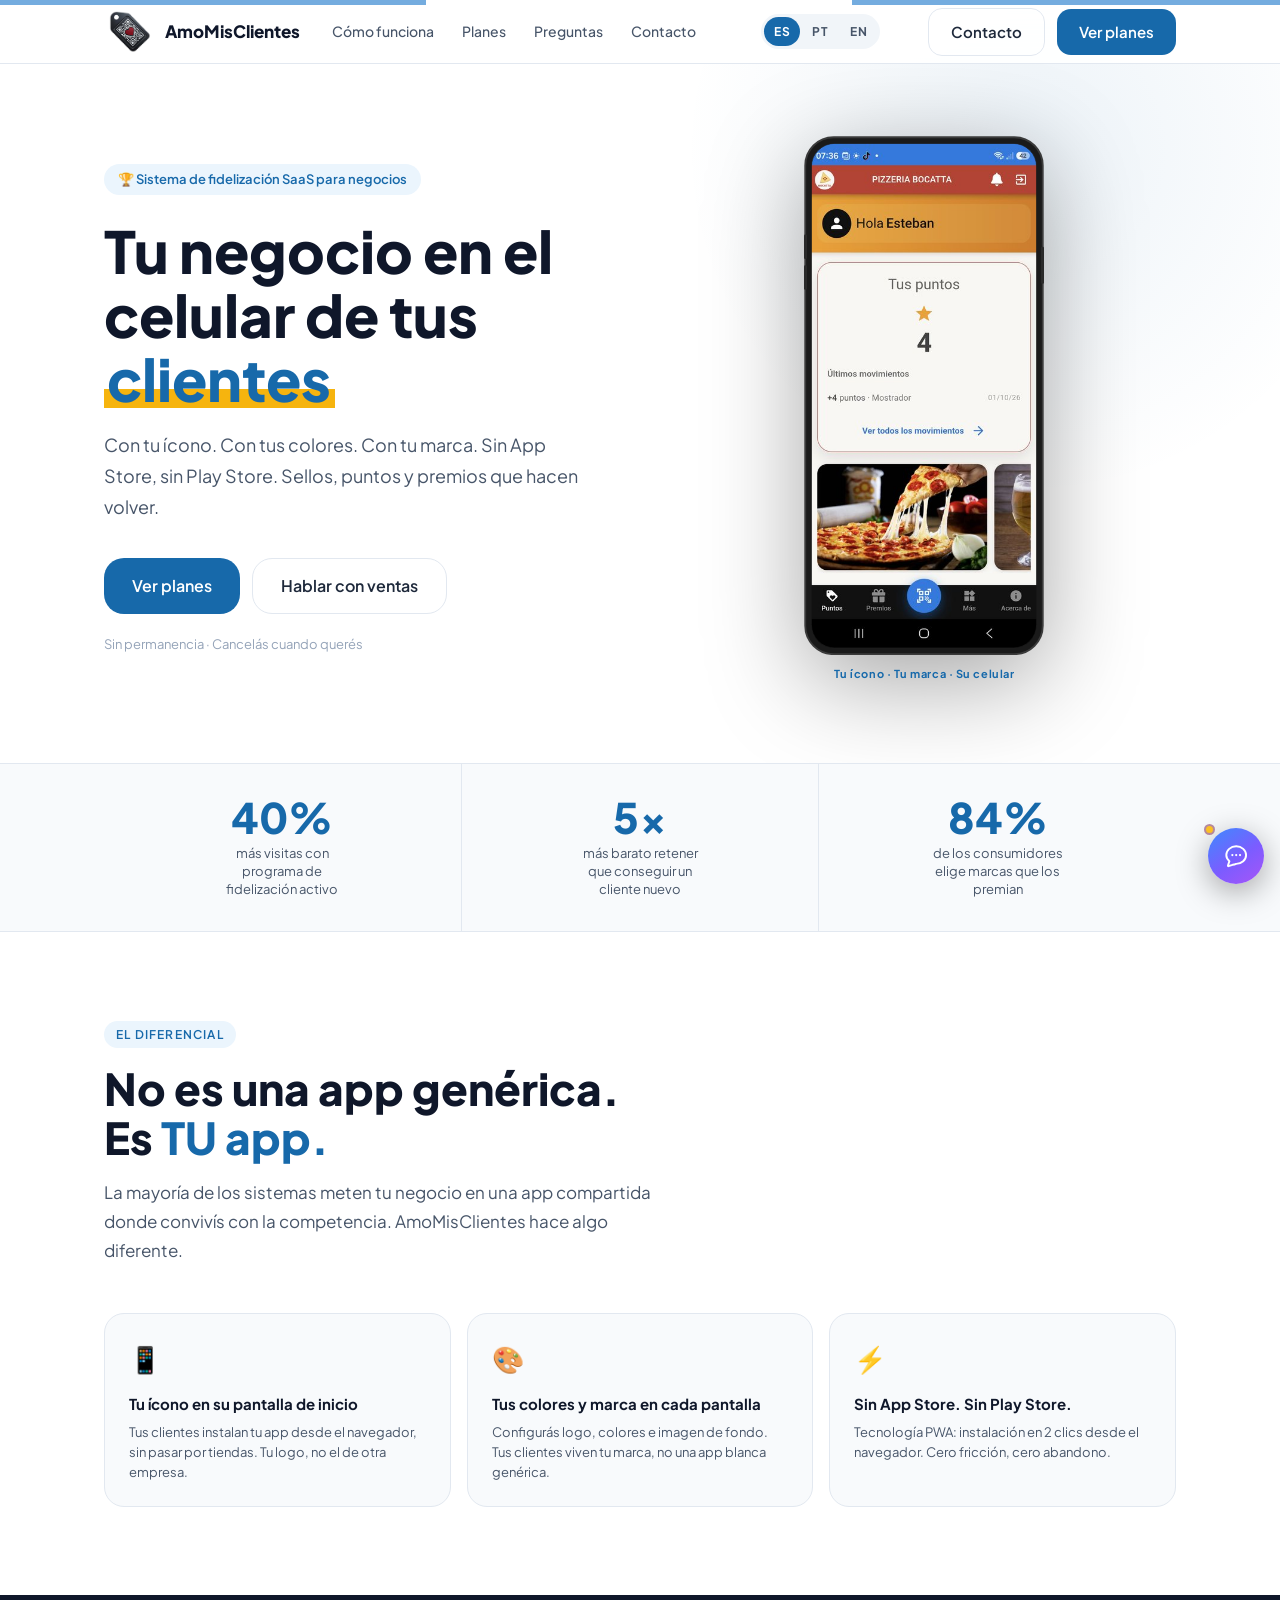
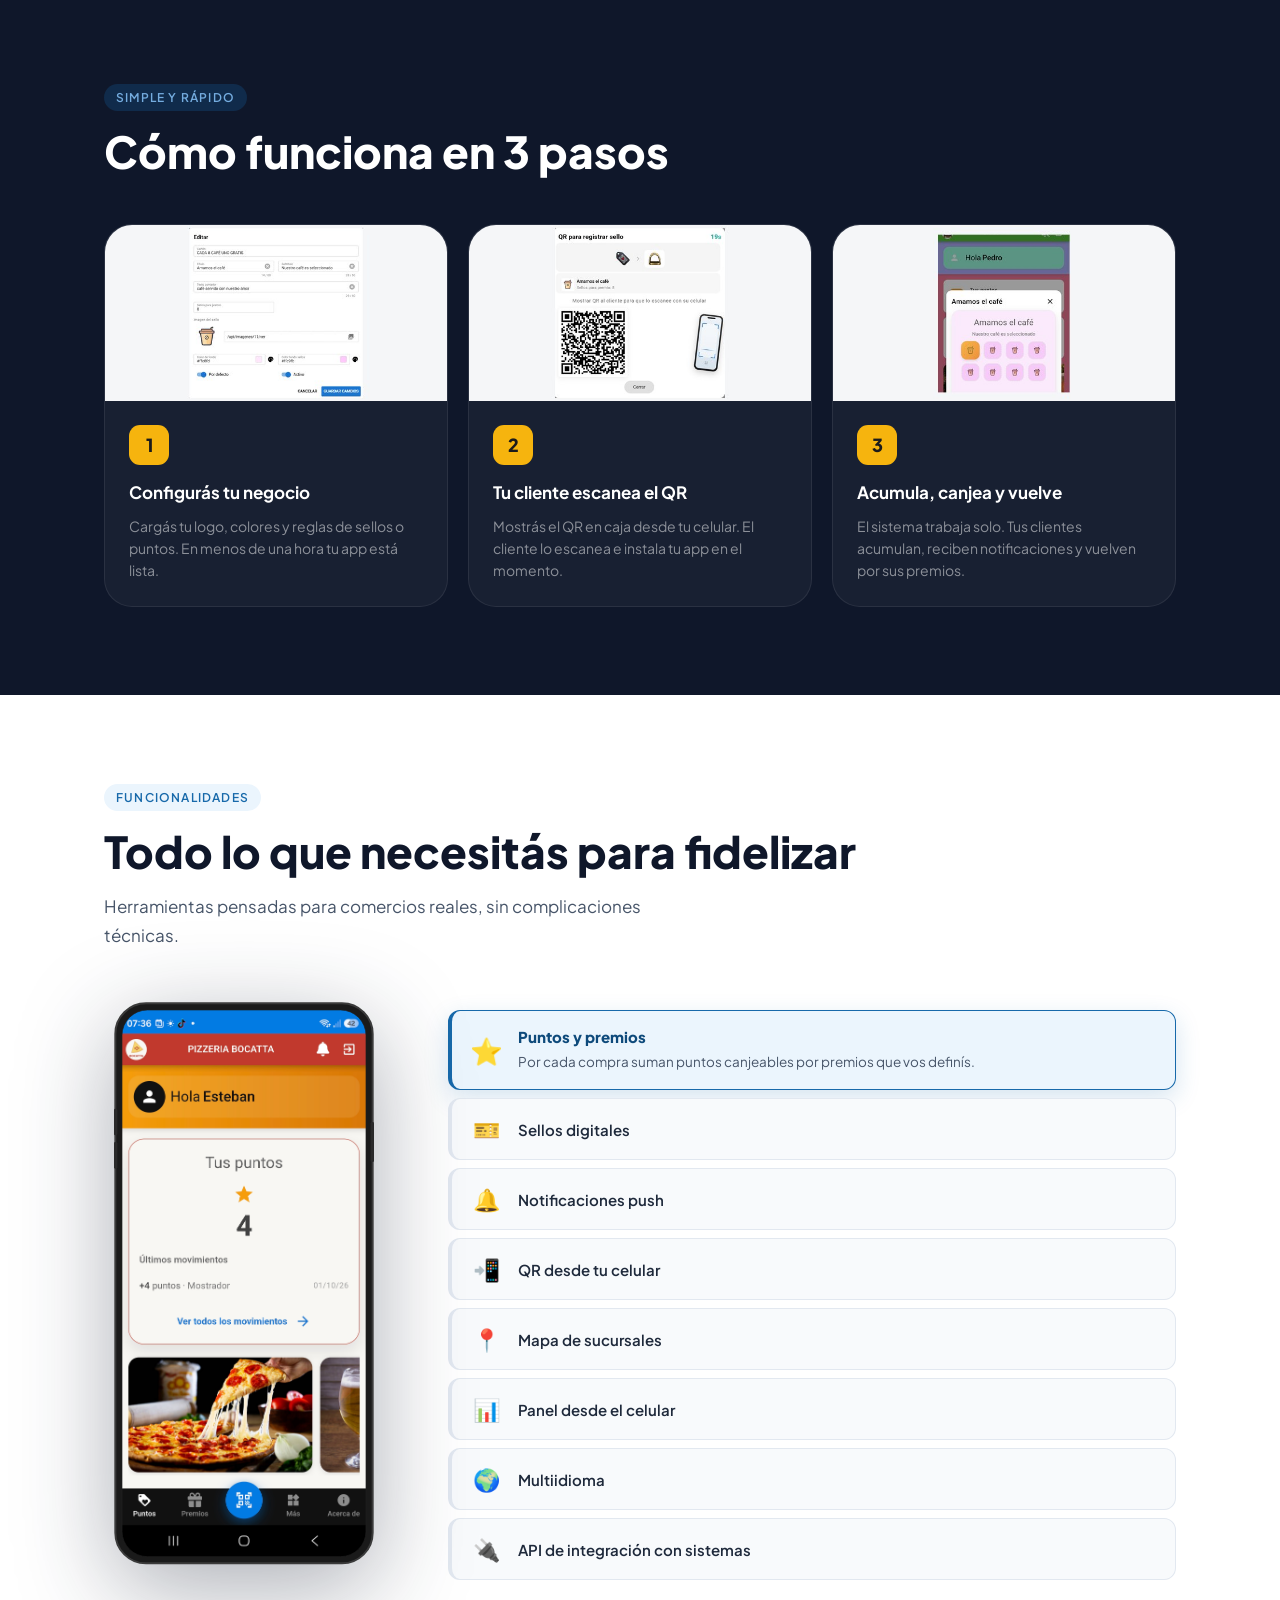
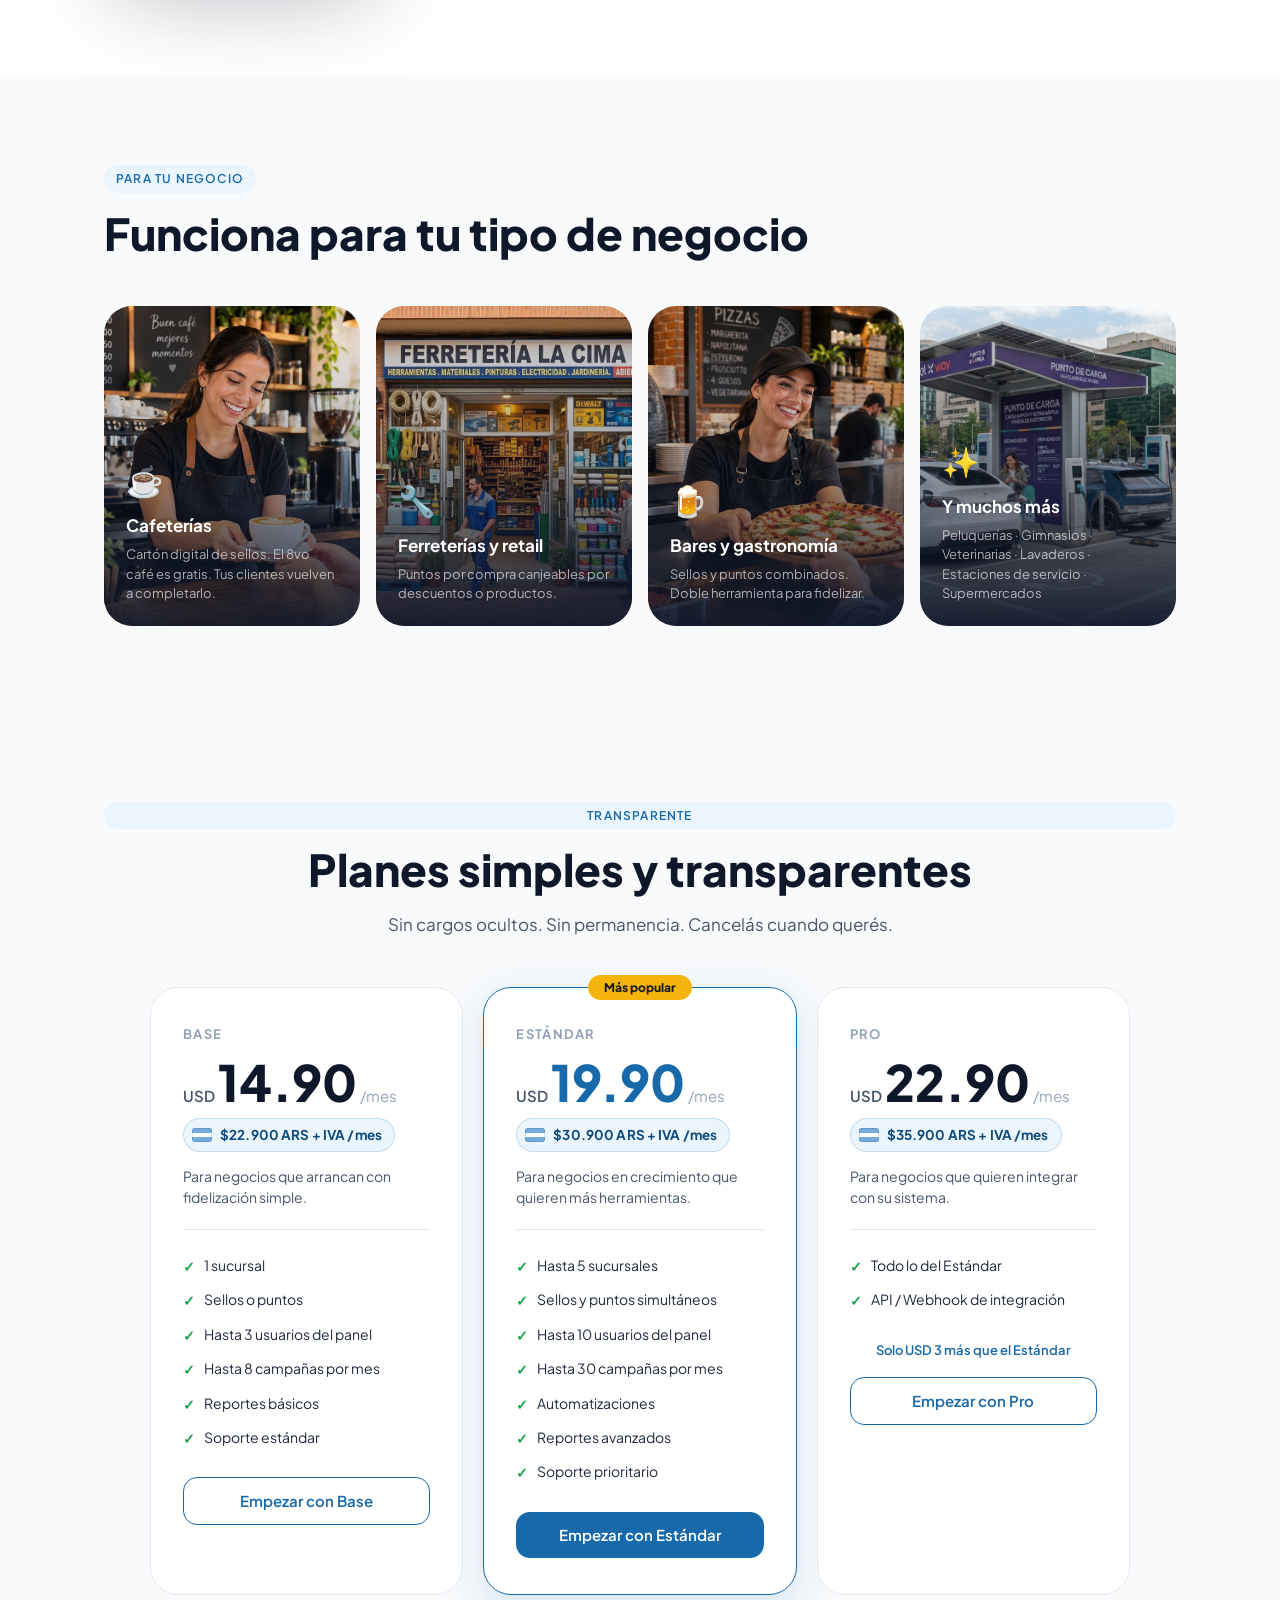
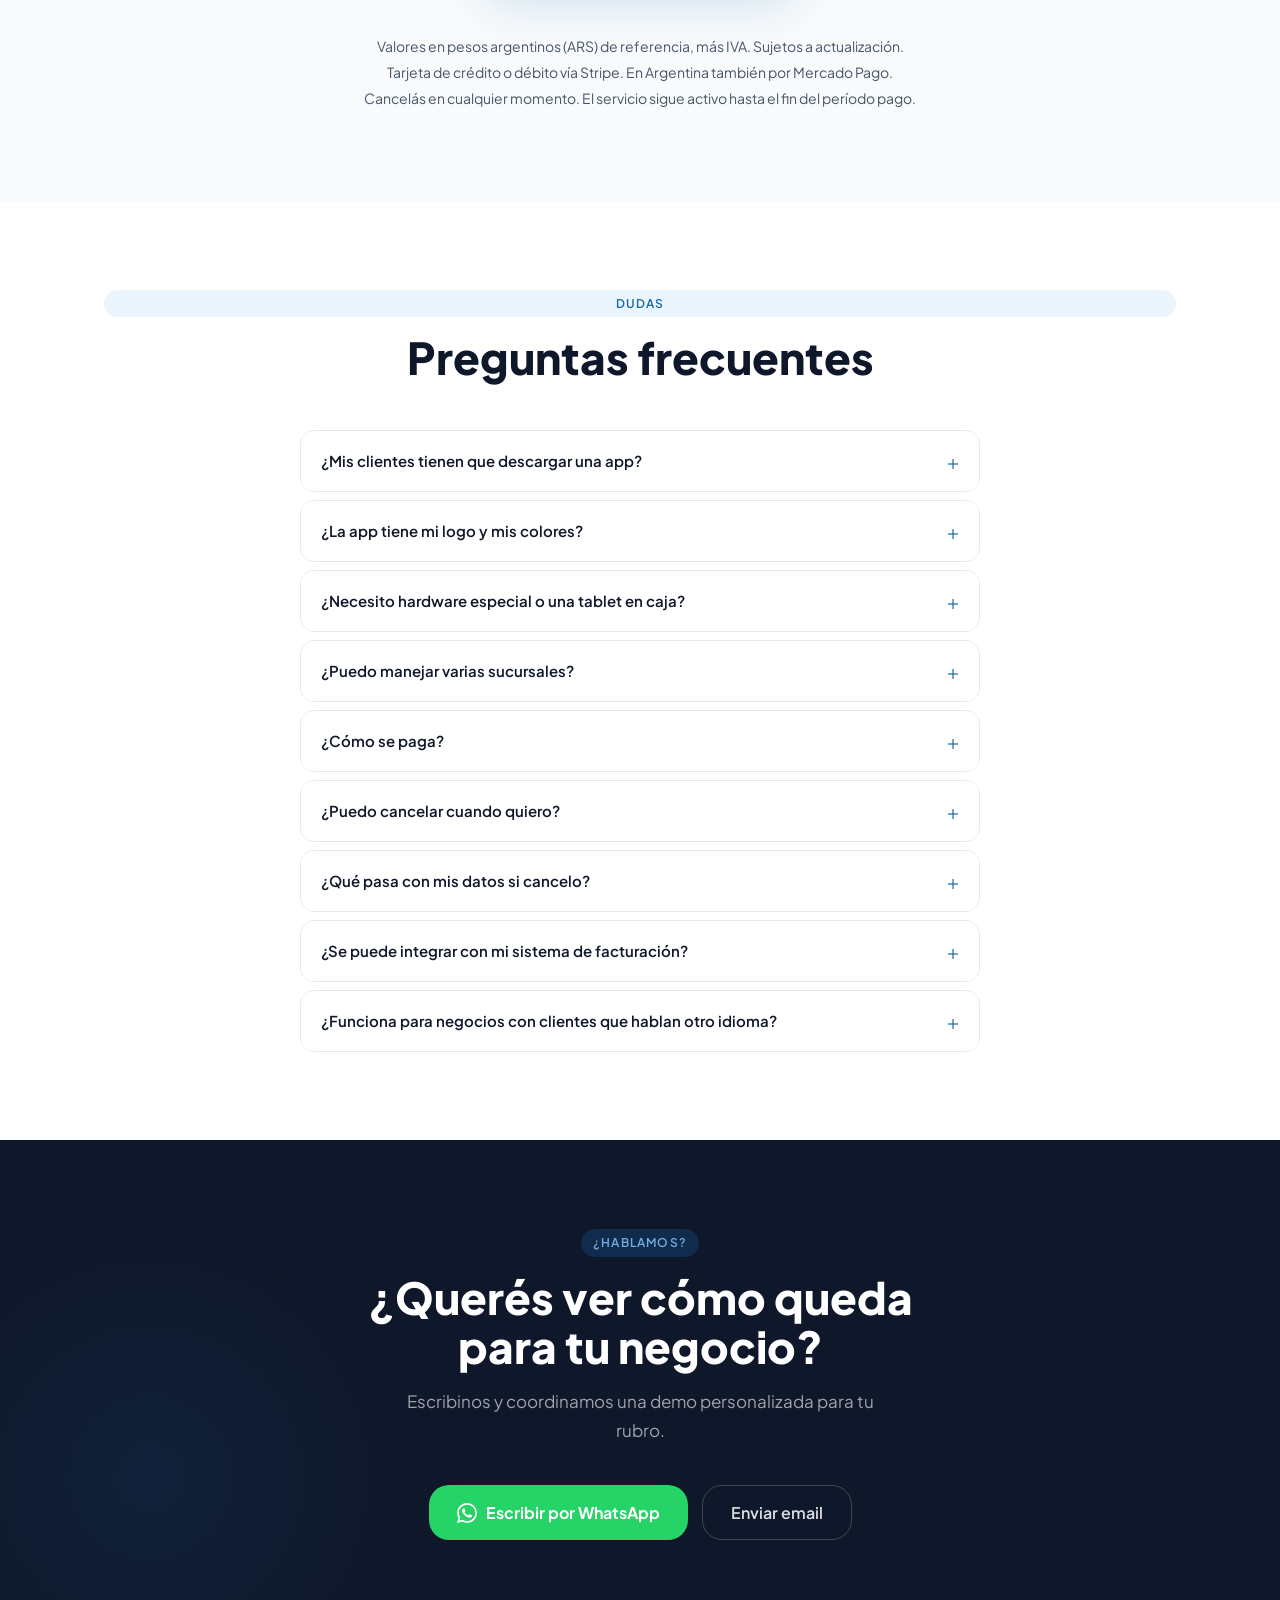
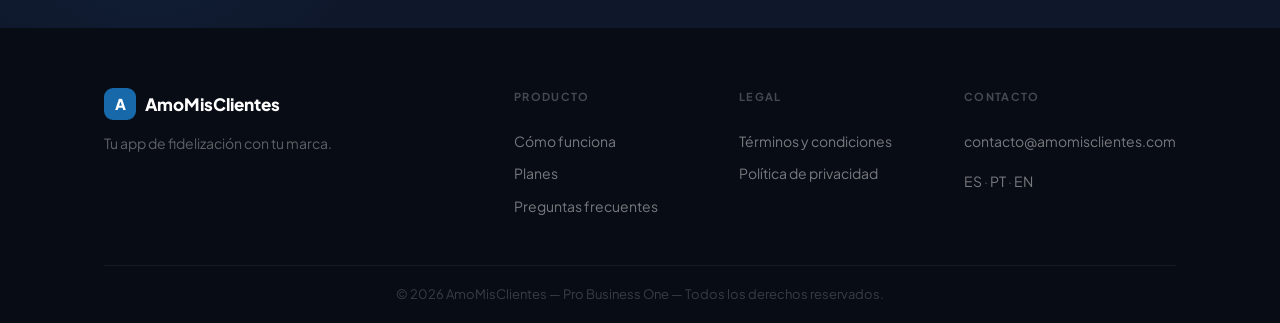
==== commit a79d9e0e: "precios en pesos argentinos + iva" ====
--- a/index.html
+++ b/index.html
@@ -344,7 +344,7 @@
           <span class="plan__amt" data-i18n="pricing.base_price">14.90</span>
           <span class="plan__per">/<span data-i18n="pricing.monthly">mes</span></span>
         </div>
-        <div class="plan__ars" data-i18n="pricing.base_ars">$28.000 ARS /mes</div>
+        <div class="plan__ars" data-i18n="pricing.base_ars">$22.900 ARS + IVA /mes</div>
         <p class="plan__desc" data-i18n="pricing.base_desc">Para negocios que arrancan con fidelización simple.</p>
         <ul class="plan__list">
           <li><span class="checkmark">✓</span><span data-i18n="pricing.base_f1">1 sucursal</span></li>
@@ -365,7 +365,7 @@
           <span class="plan__amt" data-i18n="pricing.std_price">19.90</span>
           <span class="plan__per">/<span data-i18n="pricing.monthly">mes</span></span>
         </div>
-        <div class="plan__ars" data-i18n="pricing.std_ars">$37.500 ARS /mes</div>
+        <div class="plan__ars" data-i18n="pricing.std_ars">$30.900 ARS + IVA /mes</div>
         <p class="plan__desc" data-i18n="pricing.std_desc">Para negocios en crecimiento que quieren más herramientas.</p>
         <ul class="plan__list">
           <li><span class="checkmark">✓</span><span data-i18n="pricing.std_f1">Hasta 5 sucursales</span></li>
@@ -386,7 +386,7 @@
           <span class="plan__amt" data-i18n="pricing.pro_price">22.90</span>
           <span class="plan__per">/<span data-i18n="pricing.monthly">mes</span></span>
         </div>
-        <div class="plan__ars" data-i18n="pricing.pro_ars">$42.500 ARS /mes</div>
+        <div class="plan__ars" data-i18n="pricing.pro_ars">$35.900 ARS + IVA /mes</div>
         <p class="plan__desc" data-i18n="pricing.pro_desc">Para negocios que quieren integrar con su sistema.</p>
         <ul class="plan__list">
           <li><span class="checkmark">✓</span><span data-i18n="pricing.pro_f1">Todo lo del Estándar</span></li>
@@ -397,7 +397,7 @@
       </div>
     </div>
     <div class="pricing__note">
-      <p class="pricing__ars-note" data-i18n="pricing.ars_note">Valores en pesos argentinos (ARS) de referencia, sujetos a actualización.</p>
+      <p class="pricing__ars-note" data-i18n="pricing.ars_note">Valores en pesos argentinos (ARS) de referencia, más IVA. Sujetos a actualización.</p>
       <p data-i18n="pricing.payment_text">Tarjeta de crédito o débito vía Stripe. En Argentina también por Mercado Pago.</p>
       <p data-i18n="pricing.cancel_text">Cancelás en cualquier momento. El servicio sigue activo hasta el fin del período pago.</p>
     </div>
